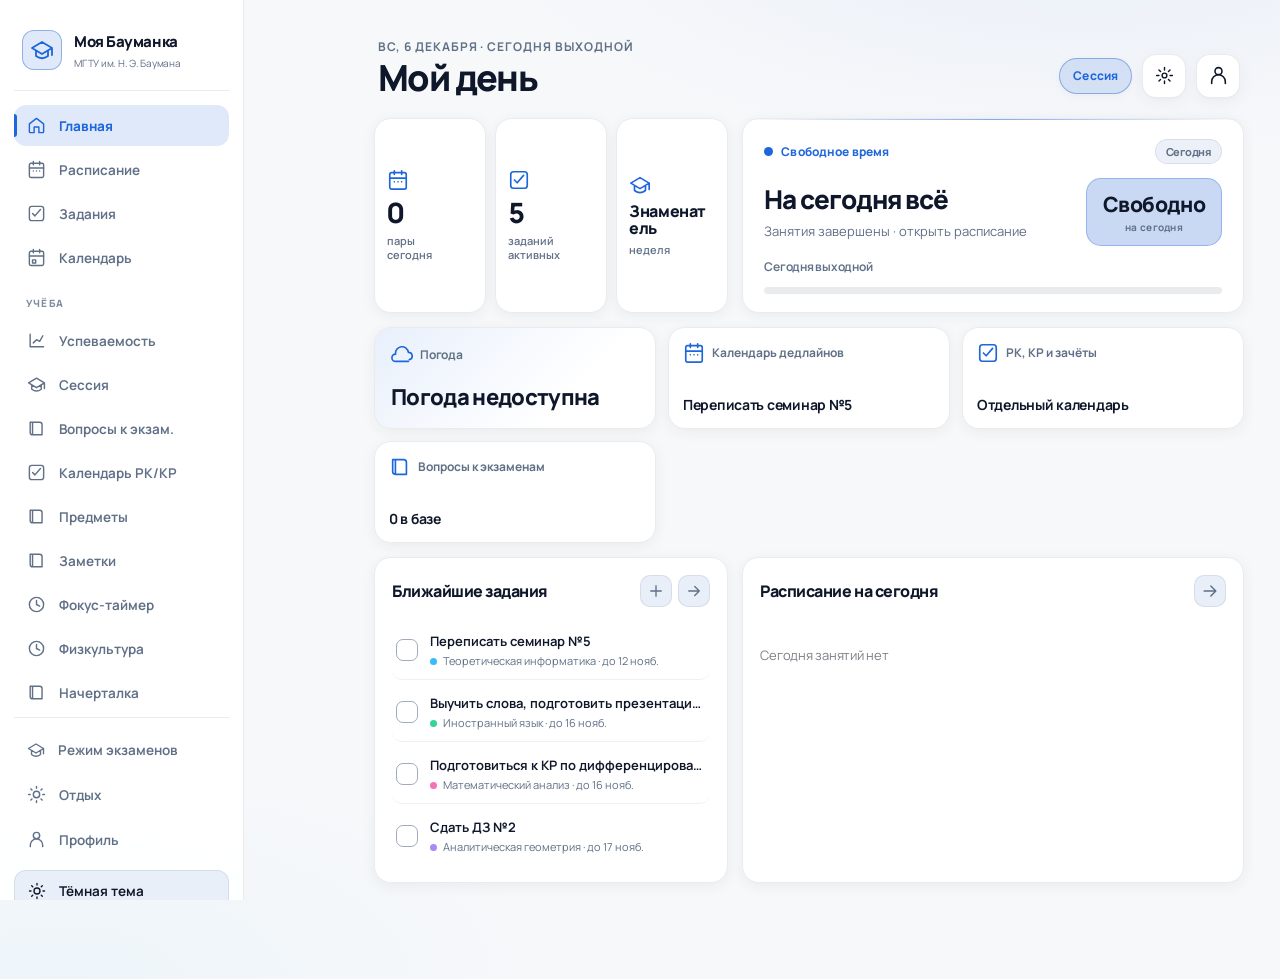
==== index.html @ fd0f9840 "Add files via upload" ====
<!doctype html><html lang="ru"><head><meta charset="utf-8"><meta name="viewport" content="width=device-width,initial-scale=1,viewport-fit=cover"><meta name="theme-color" content="#F4F4F0"><meta name="apple-mobile-web-app-capable" content="yes"><meta name="apple-mobile-web-app-status-bar-style" content="black-translucent"><title>Моя Бауманка · 3.3.1 BMSTU SNOW · Student UI</title><link rel="manifest" href="manifest.webmanifest"><link rel="stylesheet" href="styles.css?v=3310"><link rel="stylesheet" href="reborn.css?v=3310"></head><body><div id="app"></div><script src="seed.js?v=3310"></script><script src="horoscope.js?v=3310"></script><script src="app.js?v=3310" defer></script></body></html>
---- styles.css ----
@import url('https://fonts.googleapis.com/css2?family=Manrope:wght@400;500;600;700;800&display=swap');
:root{font-family:Manrope,-apple-system,BlinkMacSystemFont,'Segoe UI',sans-serif;font-synthesis:none;--bg:#07121f;--surface:#122238;--raised:#1b3049;--line:#314761;--text:#f3f8ff;--muted:#a5b8d0;--accent:#78b7ff;--blue:#347fe5;--glow:#377bdb44;--nav:#0d2034dd;--glass:#142b44c9;--shadow:0 14px 42px #0005;color-scheme:dark}
:root[data-theme=light]{--bg:#edf3fb;--surface:#fff;--raised:#e8f0fa;--line:#cfdbeb;--text:#193451;--muted:#647b97;--accent:#236ac0;--blue:#2676d4;--glow:#6bafff38;--nav:#f7fbffdf;--glass:#ffffffc8;--shadow:0 12px 35px #325a8419;color-scheme:light}
*{box-sizing:border-box}html{background:var(--bg)}body{margin:0;min-height:100vh;background:radial-gradient(ellipse 85% 32% at 90% -3%,var(--glow),transparent),radial-gradient(ellipse 80% 48% at 0% 85%,#3673b514,transparent),var(--bg);color:var(--text)}button,input,select,textarea{font:inherit}button{cursor:pointer}button:focus-visible,input:focus-visible{outline:2px solid var(--accent);outline-offset:3px}button:active{transform:scale(.975)}a{color:var(--accent)}.shell{max-width:1100px;margin:auto;padding:calc(env(safe-area-inset-top) + 18px) 18px calc(120px + env(safe-area-inset-bottom))}.top{display:flex;justify-content:space-between;align-items:center;gap:14px;margin-bottom:22px;min-height:52px}.top-left{min-width:0}.kicker{font-size:10px;font-weight:800;letter-spacing:2.1px;color:var(--accent);text-transform:uppercase}.top h1{font-size:clamp(27px,4vw,38px);letter-spacing:-1.5px;line-height:1.12;margin:6px 0 0}.avatar{width:48px;height:48px;border-radius:50%;border:2px solid #b7d8ff7c;background:var(--raised);color:var(--accent);display:grid;place-items:center;overflow:hidden;flex:none;box-shadow:0 5px 16px #0003}.avatar img{width:100%;height:100%;object-fit:cover}.icon{width:22px;height:22px;display:inline-block;vertical-align:middle;stroke:currentColor;fill:none;stroke-width:1.8;stroke-linecap:round;stroke-linejoin:round}.muted{color:var(--muted)}.small{font-size:12px}.sub{font-size:13px;color:var(--muted);line-height:1.65}.layout{display:grid;grid-template-columns:minmax(0,1.16fr) minmax(0,.84fr);gap:18px}.stack{display:grid;gap:15px;align-content:start}.panel{background:var(--surface);border:1px solid var(--line);border-radius:22px;padding:18px;box-shadow:var(--shadow);min-width:0}.glass{background:var(--glass);backdrop-filter:blur(22px) saturate(145%);-webkit-backdrop-filter:blur(22px) saturate(145%);box-shadow:inset 0 1px 0 #ffffff20,var(--shadow)}.panel h2,.section h2{font-size:17px;letter-spacing:-.4px;margin:0 0 12px}.section-head{display:flex;align-items:center;justify-content:space-between;gap:10px;margin:23px 1px 11px}.section-head h2{font-size:17px;margin:0}.hero{height:270px;border-radius:25px;position:relative;overflow:hidden;border:1px solid #91b9e06e;box-shadow:0 16px 40px #0005;background:#10253b}.hero:before{content:"";position:absolute;inset:0;background:linear-gradient(0deg,#061321ed,transparent 80%),url('campus-art.jpg') center 44%/cover;animation:photo 1.4s ease-out both}.hero-caption{position:absolute;bottom:17px;left:17px;right:17px;display:flex;justify-content:space-between;align-items:end;gap:10px;color:white}.hero-title{display:flex;align-items:center;gap:11px}.crest{border:1px solid #d9ecff9c;background:#ffffff26;border-radius:13px;width:42px;height:42px;display:grid;place-items:center;font-size:25px;font-weight:800}.hero b{font-size:15px}.hero small{font-size:10px;color:#d9eaff;display:block;margin-top:3px}.weather{background:#0b263ee3;border:1px solid #a7c6e368;color:white;border-radius:12px;padding:8px 10px;font-size:11px;white-space:nowrap}.lesson-focus{background:linear-gradient(125deg,#1b4c85,#10263f);color:#fff;border:1px solid #6eacff88;overflow:hidden;position:relative}.lesson-focus:after{content:"";position:absolute;right:-80px;top:-100px;width:240px;height:240px;border-radius:50%;background:#6cbdff13;filter:blur(22px);pointer-events:none}.lesson-focus h2{font-size:25px;line-height:1.22;margin:12px 0;color:#fff}.lesson-focus .sub{color:#d1e2f7}.progress{height:5px;background:#ffffff35;border-radius:20px;overflow:hidden;margin-top:12px}.progress i{display:block;height:100%;background:linear-gradient(90deg,#68a7ff,#b7e7ff);border-radius:20px;transition:width .5s ease}.between{display:flex;align-items:center;justify-content:space-between;gap:10px}.quick{display:grid;grid-template-columns:repeat(3,minmax(0,1fr));gap:9px}.quick button{display:flex;flex-direction:column;align-items:center;justify-content:center;gap:10px;min-height:86px;background:var(--surface);border:1px solid var(--line);border-radius:17px;color:var(--text);box-shadow:var(--shadow)}.quick button .icon{color:var(--accent);width:25px;height:25px}.quick button span{font-size:11px;font-weight:800}.metrics{display:grid;grid-template-columns:repeat(2,minmax(0,1fr));gap:10px}.metric{padding:15px;background:var(--surface);border:1px solid var(--line);border-radius:19px;box-shadow:var(--shadow)}.metric strong{font-size:30px;letter-spacing:-1px;display:block;margin:9px 0}.metric small{font-size:11px;color:var(--muted)}.list{display:grid;gap:9px}.list-row{background:var(--surface);border:1px solid var(--line);border-radius:17px;padding:14px;display:flex;align-items:center;gap:12px;min-width:0}.list-row .body{flex:1;min-width:0}.list-row strong{display:block;font-size:13px;line-height:1.45}.list-row small{display:block;font-size:11px;color:var(--muted);margin-top:4px;line-height:1.5}.symbol{width:37px;height:37px;flex:none;border-radius:12px;background:var(--raised);display:grid;place-items:center;color:var(--accent);font-weight:800}.pill{font-size:11px;color:var(--accent);background:var(--raised);border:1px solid var(--line);padding:7px 10px;border-radius:99px;white-space:nowrap}.btn{background:var(--raised);border:1px solid var(--line);color:var(--text);border-radius:12px;padding:10px 13px;font-size:12px;font-weight:800}.btn.primary{background:var(--blue);color:white;border-color:#7bbaff}.btn.danger{color:#f39b9b}.btn:disabled{opacity:.4;cursor:default}.row-actions{display:flex;gap:8px;flex-wrap:wrap}.tabs{display:flex;gap:7px;padding:5px;border:1px solid var(--line);border-radius:17px;background:var(--surface);margin-bottom:15px}.tabs button{flex:1;background:transparent;border:0;color:var(--muted);border-radius:12px;padding:10px 5px;font-size:12px;font-weight:800}.tabs button.selected{background:var(--blue);color:white;box-shadow:0 3px 13px #236fce45}.subject{padding:0;overflow:hidden}.subject>button{display:flex;align-items:center;gap:11px;width:100%;text-align:left;padding:14px;border:0;background:transparent;color:var(--text)}.subject .name{flex:1;min-width:0;font-size:13px;font-weight:800;line-height:1.4}.subject-detail{padding:0 14px 15px;animation:reveal .28s ease}.field{display:flex;gap:9px;align-items:center;justify-content:space-between;padding:10px 0;border-top:1px solid var(--line)}.field label{font-size:12px;color:var(--muted)}.field input{width:76px;text-align:center}.input,select,textarea{background:var(--raised);border:1px solid var(--line);border-radius:11px;color:var(--text);padding:10px 12px;min-width:0}.input:focus{border-color:var(--accent)}.form-grid{display:grid;grid-template-columns:repeat(2,minmax(0,1fr));gap:10px}.form-grid label{font-size:11px;color:var(--muted);display:grid;gap:6px}.form-grid .wide{grid-column:1/-1}.form-grid input,.form-grid select,.form-grid textarea{width:100%}.calendar{display:grid;grid-template-columns:repeat(7,minmax(0,1fr));gap:5px}.day{aspect-ratio:1;min-height:36px;border:1px solid var(--line);border-radius:12px;background:var(--surface);color:var(--text);font-size:12px}.day.active{background:var(--blue);color:#fff;border-color:#78b9ff}.day.has{box-shadow:inset 0 -3px 0 var(--accent)}.day:disabled{opacity:0;pointer-events:none}.weeklabel{text-align:center;color:var(--muted);font-size:10px;padding:7px 0}.nav{position:fixed;bottom:calc(10px + env(safe-area-inset-bottom));left:50%;transform:translateX(-50%);width:min(calc(100% - 26px),480px);padding:5px;display:grid;grid-template-columns:repeat(5,1fr);border-radius:25px;background:var(--nav);border:1px solid var(--line);backdrop-filter:blur(30px) saturate(150%);-webkit-backdrop-filter:blur(30px) saturate(150%);box-shadow:0 15px 35px #0006;z-index:50}.nav-indicator{position:absolute;left:5px;top:5px;bottom:5px;width:calc((100% - 10px)/5);border-radius:20px;background:linear-gradient(135deg,#4ba4ff,#1c62bc);box-shadow:inset 0 1px 0 #ffffff80,0 4px 15px #378be970;transition:transform .34s cubic-bezier(.2,.8,.2,1)}.nav button{position:relative;z-index:1;background:none;border:0;color:var(--muted);height:52px;display:grid;place-items:center}.nav button.active{color:white}.nav button .icon{width:25px;height:25px}.sheet-backdrop{position:fixed;inset:0;background:#020a13b9;z-index:90;display:grid;align-items:end;justify-items:center;animation:fade .2s ease}.sheet{background:var(--surface);border:1px solid var(--line);border-radius:25px 25px 0 0;padding:22px 20px calc(24px + env(safe-area-inset-bottom));width:min(100%,650px);max-height:85vh;overflow:auto;box-shadow:0 -10px 55px #0005;animation:sheet .32s cubic-bezier(.2,.8,.2,1)}.sheet h2{margin:0 0 16px;font-size:22px}.toast{position:fixed;top:calc(env(safe-area-inset-top) + 16px);left:50%;transform:translateX(-50%);background:var(--glass);border:1px solid var(--line);color:var(--text);padding:12px 20px;border-radius:16px;z-index:150;box-shadow:var(--shadow);backdrop-filter:blur(20px);font-size:12px;font-weight:800;animation:fade .2s ease}.page{animation:enter .32s cubic-bezier(.2,.8,.2,1)}.empty{color:var(--muted);font-size:13px;padding:20px;text-align:center}.profile-photo{width:75px;height:75px;border-radius:22px;object-fit:cover;background:var(--raised)}.toggle{display:flex;gap:8px;flex-wrap:wrap}.toggle button.active{background:var(--blue);color:white}.status{color:var(--muted);font-size:11px}.status strong{color:var(--text)}@keyframes enter{from{opacity:0;transform:translateY(11px);filter:blur(4px)}to{opacity:1;transform:translateY(0);filter:blur(0)}}@keyframes reveal{from{opacity:0;transform:translateY(-8px)}to{opacity:1;transform:translateY(0)}}@keyframes fade{from{opacity:0}to{opacity:1}}@keyframes sheet{from{transform:translateY(35px);opacity:.7}to{transform:translateY(0);opacity:1}}@keyframes photo{from{transform:scale(1.09)}to{transform:scale(1)}}@media(max-width:740px){.layout{grid-template-columns:1fr}.hero{height:235px}.shell{padding-left:15px;padding-right:15px}.top{margin-bottom:17px}}@media(max-width:380px){.hero b{font-size:12px}.weather{font-size:10px}.quick button span{font-size:10px}.shell{padding-left:11px;padding-right:11px}}@media(prefers-reduced-motion:reduce){*,*:before,*:after{animation:none!important;transition:none!important;scroll-behavior:auto!important}}


/* NOVA After Hours */
.fun-page{max-width:1000px;margin:auto}.fun-intro{margin-bottom:20px}.fun-intro h2{font-size:clamp(25px,5vw,38px);letter-spacing:-1px;margin:10px 0}.fun-intro p{font-size:13px;color:var(--muted)}.fun-grid{display:grid;grid-template-columns:repeat(2,minmax(0,1fr));gap:16px;align-items:start}.fun-grid .panel{min-height:475px}.fun-grid h2{font-size:22px;margin:8px 0 14px}.hamster-panel{text-align:center;background:radial-gradient(ellipse at 50% 35%,#458ddd25,transparent 70%),var(--surface)}.hamster-panel>.between{text-align:left}.hamster-panel>.sub{text-align:left}.hamster-button{position:relative;display:grid;place-items:center;margin:30px auto 20px;width:194px;height:194px;border-radius:50%;border:1px solid #9ac4ff85;background:radial-gradient(circle at 35% 20%,#d7ecff,#5f9ed8 58%,#235d9a);box-shadow:0 18px 40px #0005,inset 0 5px 12px #fff7;touch-action:manipulation;transition:transform .14s ease}.hamster-button:active{transform:scale(.9)}.hamster-button.bop{animation:hamster-bop .24s cubic-bezier(.2,1.5,.5,1)}@keyframes hamster-bop{50%{transform:scale(.91) rotate(-4deg)}}.hamster-face{position:relative;display:block;width:136px;height:126px;border-radius:49% 49% 44% 44%;background:radial-gradient(circle at 50% 63%,#ffe8c3 0 42%,#c57c4c 75%);border:3px solid #8e4c32;box-shadow:inset 0 8px 14px #fff5,0 5px 10px #0002}.hamster-ear{position:absolute;width:43px;height:45px;top:-20px;border:7px solid #a96945;border-radius:50%;background:#f2b8a6;z-index:-1}.hamster-ear.left{left:5px}.hamster-ear.right{right:5px}.hamster-eye{position:absolute;top:43px;width:12px;height:16px;border-radius:50%;background:#2a1d20;box-shadow:2px -3px 0 -1px #fff}.hamster-eye.left{left:34px}.hamster-eye.right{right:34px}.hamster-nose{position:absolute;left:50%;top:68px;transform:translateX(-50%);background:#bd6573;width:13px;height:10px;border-radius:60% 60% 80% 80%;z-index:2}.hamster-cheek{position:absolute;top:70px;width:35px;height:27px;border-radius:50%;background:#f6c1a3}.hamster-cheek.left{left:11px}.hamster-cheek.right{right:11px}.hamster-mouth{position:absolute;top:76px;left:50%;transform:translateX(-50%);color:#7d4c40;font-size:28px;line-height:1}.hamster-score-label{font-size:10px;letter-spacing:2px;color:var(--muted);font-weight:800}.hamster-score{font-size:40px;font-weight:800;letter-spacing:-1px;margin:4px 0 12px;font-variant-numeric:tabular-nums}.fun-select-label{display:grid;gap:8px;font-size:12px;color:var(--muted);margin:20px 0}.fun-select-label select{width:100%;font-size:14px}.zodiac-orbit{position:relative;margin:12px auto 20px;display:flex;flex-direction:column;justify-content:center;align-items:center;width:170px;height:170px;border:1px solid #82adff55;border-radius:50%;background:radial-gradient(circle,#2d6aa55a,#13253b11 65%,transparent);box-shadow:0 0 0 12px #70a7ff0a,inset 0 0 40px #72b5ff23}.zodiac-orbit:before{content:"";position:absolute;inset:13px;border:1px dashed #87b9ff50;border-radius:50%;animation:zodiac-spin 40s linear infinite}.zodiac-star{font-size:35px;color:#8ac4ff}.zodiac-name{font-size:22px;font-weight:800;margin-top:4px}.zodiac-date{font-size:11px;color:var(--muted);margin-top:6px}.horoscope-message{background:var(--raised);border:1px solid var(--line);border-radius:15px;padding:17px;line-height:1.7;font-size:14px;font-weight:600;margin-bottom:14px}@keyframes zodiac-spin{to{transform:rotate(360deg)}}.fun-profile-link{display:flex;align-items:center;gap:12px;width:100%;padding:14px 16px;margin-bottom:14px;border:1px solid var(--line);border-radius:16px;background:var(--surface);color:var(--text);font-size:14px;font-weight:800}.fun-profile-link svg{color:var(--accent)}.fun-profile-link span{margin-left:auto;color:var(--muted);font-size:11px;font-weight:500}@media(max-width:700px){.fun-grid{grid-template-columns:1fr}.fun-grid .panel{min-height:0}.fun-page .hamster-panel{padding-bottom:25px}}@media(prefers-reduced-motion:reduce){.zodiac-orbit:before,.hamster-button.bop{animation:none!important}}

/* After Hours: chaotic horoscope */
.fun-chaos{margin:16px 0 12px;padding:13px;border-radius:15px;background:rgba(126,91,205,.11);border:1px solid rgba(172,144,255,.26)}
.fun-chaos .between{gap:10px;font-size:10px;letter-spacing:.7px;font-weight:800;color:var(--muted,#b6c5db)}
.fun-chaos strong{font-size:18px;color:#d1a8ff}.fun-chaos-track{height:8px;margin-top:11px;border-radius:99px;background:rgba(145,126,175,.24);overflow:hidden}
.fun-chaos-track i{display:block;height:100%;border-radius:99px;background:linear-gradient(90deg,#7d8eff,#c76df7,#ff8b8b);animation:funfill .65s cubic-bezier(.2,.8,.2,1) both}
.fun-advice{margin:12px 0 16px;padding:13px 15px;border-left:3px solid #a77bf7;border-radius:8px 14px 14px 8px;background:rgba(141,108,212,.12);line-height:1.5;font-size:13px}
.horoscope-message{line-height:1.6;font-size:15px}
@keyframes funfill{from{transform:scaleX(.1);transform-origin:left}to{transform:scaleX(1);transform-origin:left}}
@media(prefers-reduced-motion:reduce){.fun-chaos-track i{animation:none}}

/* v17.3 compact home without university banner */
.shell>.top{margin-bottom:16px}.page>.layout{margin-top:4px}
@media(max-width:740px){.shell{padding-top:calc(env(safe-area-inset-top) + 12px)}}

/* v17.4: motion, adaptive desktop and performance layer */
@keyframes nova-page-in{from{opacity:.55;transform:translate3d(0,9px,0)}to{opacity:1;transform:translate3d(0,0,0)}}
@keyframes nova-card-in{from{opacity:0;transform:translate3d(0,12px,0) scale(.985)}to{opacity:1;transform:translate3d(0,0,0) scale(1)}}
.page-enter{animation:nova-page-in .28s cubic-bezier(.22,1,.36,1) both}
.page-enter .panel,.page-enter .section{animation:nova-card-in .42s cubic-bezier(.22,1,.36,1) both}
.page-enter .panel:nth-child(2){animation-delay:45ms}
.page-enter .panel:nth-child(3){animation-delay:85ms}
.page-enter .panel:nth-child(n+4){animation-delay:110ms}
.panel,.glass{transition:border-color .2s ease,background-color .2s ease,box-shadow .25s ease}
button,[data-action]{-webkit-tap-highlight-color:transparent;touch-action:manipulation}
button{transition:transform .16s cubic-bezier(.2,.8,.2,1),background-color .2s ease,box-shadow .2s ease}
button:active{transform:scale(.97)}
@media (hover:hover) and (pointer:fine){button:hover{filter:brightness(1.07)}.panel[data-action]:hover{transform:translateY(-2px);box-shadow:0 18px 45px #0002}}
@media(min-width:1150px){
 .shell{max-width:1440px;padding:40px 48px 90px}
 .layout{grid-template-columns:minmax(0,1.3fr) minmax(330px,.7fr);gap:26px}
 .stack{gap:22px}
 .panel{padding:24px;border-radius:24px}
 .top h1{font-size:42px}
 #nova-nav{position:fixed;left:20px;top:50%;transform:translateY(-50%);z-index:20}
 #nova-nav nav{position:static!important;transform:none!important;display:flex;flex-direction:column;max-width:76px;width:76px;gap:8px;padding:12px 8px}
 body{padding-left:94px}
}
@media(min-width:1600px){.shell{max-width:1540px}}
@media(max-width:700px){.shell{padding-left:16px;padding-right:16px}}
@media(prefers-reduced-motion:reduce){
 *,*::before,*::after{animation-duration:.01ms!important;animation-iteration-count:1!important;transition-duration:.01ms!important;scroll-behavior:auto!important}
}
@media(min-width:1150px){
 #nova-nav .nav{position:static;left:auto;bottom:auto;transform:none;width:76px;display:flex;flex-direction:column;gap:7px;padding:8px;border-radius:24px}
 #nova-nav .nav-indicator{display:none}
 #nova-nav .nav button{width:58px;height:58px;border-radius:17px;flex:none}
 #nova-nav .nav button.active{background:linear-gradient(135deg,#4ba4ff,#1c62bc);box-shadow:0 4px 15px #378be970}
}

/* v17.5 hotfix: stable weather status, no periodic full-page animation */
.weather-chip{display:inline-flex;align-items:center;margin-top:10px;padding:7px 12px;border:1px solid var(--line);border-radius:999px;background:var(--raised);color:var(--text);font-size:13px;font-weight:600;line-height:1.2}

/* v17.6: prevent input focus jumps and animated rerenders */
.subject .subject-detail{overflow-anchor:auto}
.subject input:focus-visible{outline:2px solid var(--accent,#60a5fa);outline-offset:2px}

/* v17.7: interactive affordances without triggering clicks */
@media (hover:hover) and (pointer:fine){
 button:not(:disabled),[role="button"],[data-action]{transition:background-color .2s ease,border-color .2s ease,box-shadow .22s ease,filter .2s ease,transform .22s cubic-bezier(.2,.8,.2,1)}
 button:not(:disabled):hover,[role="button"]:hover,[data-action]:hover{filter:brightness(1.11);box-shadow:0 0 0 1px color-mix(in srgb,var(--accent) 35%,transparent),0 8px 24px #0002}
 .quick button:hover,.tabs button:hover,.btn:hover{transform:translateY(-2px)}
 #nova-nav .nav button:hover{background:color-mix(in srgb,var(--accent) 18%,transparent);transform:scale(1.07)}
 #nova-nav .nav button.active:hover{filter:brightness(1.15)}
 .subject>button:hover{background:var(--raised)}
}
@media(min-width:1150px){
 .shell{width:100%;max-width:1480px}
 .layout{grid-template-columns:minmax(0,1.1fr) minmax(0,.9fr)}
 .list,.panel,.metrics{min-width:0}
 .list-row .body{min-width:0;overflow-wrap:anywhere}
 .tabs{overflow-x:auto}
 .sheet{border-radius:24px;max-height:min(85vh,850px)}
}
@media(max-width:740px){
 input,textarea,select{font-size:16px!important}
 .sheet{max-height:calc(100dvh - env(safe-area-inset-top) - 18px);overscroll-behavior:contain}
}
html{overflow-anchor:auto}
#nova-content{min-width:0}
#nova-content .page{animation:none}
#nova-content.page-enter .page{animation:nova-page-in .25s cubic-bezier(.22,1,.36,1) both}
@media(prefers-reduced-motion:reduce){#nova-content.page-enter .page{animation:none!important}}

/* v18 NOVA SOFT GLASS: soft design tokens and theme presets */
:root{--radius-xl:38px;--radius-md:24px;--custom-accent:#74d7cf;--custom-opacity:.88;--custom-wallpaper:none}
:root[data-theme=alt]{--bg:#160d23;--surface:#2b1a3b;--raised:#402950;--line:#6a447b;--text:#fff2ff;--muted:#cbb1d6;--accent:#e4a0ff;--blue:#a64fce;--glow:#b958e34d;--nav:#261333e8;--glass:#321a43d9;--shadow:0 15px 44px #08020c70;color-scheme:dark}
:root[data-theme=custom]{--bg:#102b31;--surface:#1b3c41;--raised:#2a4e51;--line:#477073;--text:#f0fffc;--muted:#b3d2ce;--accent:var(--custom-accent);--blue:var(--custom-accent);--glow:#3a9b9050;--nav:#153239e8;--glass:#214449d9;--shadow:0 15px 44px #061a1b55;color-scheme:dark}
body{background-image:linear-gradient(135deg,transparent 45%,var(--glow)),radial-gradient(ellipse 85% 32% at 90% -3%,var(--glow),transparent),var(--custom-wallpaper);background-size:cover;background-attachment:fixed}
:root[data-theme=alt] body{background-image:radial-gradient(circle at 85% 5%,#e35baf38,transparent 42%),radial-gradient(circle at 0% 80%,#8056d43b,transparent 55%),var(--custom-wallpaper)}
.panel{border-radius:var(--radius-xl)}.hero,.lesson-focus{border-radius:38px}.metric,.quick button,.list-row,.subject,.tabs,.weather-chip{border-radius:var(--radius-md)}.btn,.input,select,textarea,.symbol,.day,.tabs button{border-radius:18px}.sheet{border-radius:38px 38px 0 0}.nav{border-radius:36px}.nav-indicator{border-radius:30px}.profile-photo{border-radius:28px}
.panel,.btn,.quick button,.metric,.list-row,.nav,.tabs button{transition:background-color .3s ease,border-color .3s ease,box-shadow .3s ease,transform .3s cubic-bezier(.22,1,.36,1),color .3s ease}
.nav{transition:transform .38s cubic-bezier(.22,1,.36,1),opacity .3s ease,background-color .3s ease;will-change:transform}
@media(max-width:1149px){html.nav-hidden .nav{transform:translate(-50%,calc(100% + 30px + env(safe-area-inset-bottom)));opacity:0;pointer-events:none}}
@media(min-width:1150px){html.nav-hidden .nav{transform:none;opacity:1}.panel{border-radius:38px}}
.theme-grid{display:grid;grid-template-columns:repeat(2,minmax(0,1fr));gap:10px}.theme-choice{display:flex;flex-direction:column;align-items:flex-start;gap:5px;padding:12px;background:var(--raised);border:1px solid var(--line);border-radius:24px;color:var(--text);text-align:left}.theme-choice.selected{border-color:var(--accent);box-shadow:0 0 0 2px var(--glow)}.theme-choice small{font-size:11px;color:var(--muted)}.theme-swatch{display:grid;place-items:center;width:100%;height:56px;border-radius:16px;font-size:24px}.swatch-dark{background:linear-gradient(135deg,#091523,#3c608a);color:#acd4ff}.swatch-light{background:linear-gradient(135deg,#fff,#bddcff);color:#3476be}.swatch-alt{background:linear-gradient(135deg,#1b0929,#9d3fb8);color:#ffd3fa}.swatch-custom{background:linear-gradient(135deg,#23636a,#dc89cb);color:#fff}.custom-controls{display:grid;gap:12px;margin-top:16px;padding-top:14px;border-top:1px solid var(--line)}.custom-controls label{display:flex;align-items:center;justify-content:space-between;gap:12px;font-size:12px}.custom-controls input[type=color]{width:52px;height:36px;background:none;border:0}.custom-controls input[type=range]{max-width:130px;accent-color:var(--accent)}
:root[data-theme=custom] .panel{background:color-mix(in srgb,var(--surface) var(--custom-opacity),transparent);backdrop-filter:blur(16px);-webkit-backdrop-filter:blur(16px)}
:root[data-theme=alt] .hero{border-color:#c776d2a8}:root[data-theme=alt] .nav-indicator{background:linear-gradient(135deg,#ed9cff,#8c43d2)}
@media(prefers-reduced-motion:reduce){.nav,.panel,.btn,.quick button,.metric,.list-row{transition:none!important}}

/* v18.1: Brotherhood hamster wardrobe */
.hamster-wardrobe{margin-top:26px;text-align:left;border-top:1px solid var(--line);padding-top:20px}.hamster-wardrobe h3{margin:0;font-size:18px}.hamster-wardrobe>.sub{margin:10px 0 14px}.hamster-skins{display:grid;grid-template-columns:repeat(3,minmax(0,1fr));gap:10px}.hamster-skin-card{min-width:0;display:flex;flex-direction:column;gap:7px;align-items:center;text-align:center;padding:10px 6px;background:var(--raised);border:1px solid var(--line);border-radius:22px}.hamster-skin-card.equipped{border-color:var(--accent);box-shadow:0 0 0 1px var(--accent)}.hamster-skin-card strong{font-size:12px}.hamster-skin-card small{font-size:10px;color:var(--muted)}.hamster-skin-card .btn{font-size:11px;padding:8px 9px;width:100%;justify-content:center}.hamster-skin-card .btn:disabled{opacity:.6;cursor:default}.hamster-skin-preview{width:100%;aspect-ratio:1;border-radius:17px;overflow:hidden;display:grid;place-items:center;background:var(--surface);font-size:38px}.hamster-skin-preview img{width:100%;height:100%;object-fit:cover}.hamster-real-photo{width:158px;height:158px;object-fit:cover;border-radius:50%;border:4px solid #eaf4ff;box-shadow:0 6px 18px #0005;pointer-events:none;user-select:none}.hamster-button:has(.hamster-real-photo){overflow:hidden}.hamster-button:has(.hamster-real-photo) .hamster-real-photo{width:100%;height:100%;border:0}@media(max-width:380px){.hamster-skins{grid-template-columns:repeat(2,minmax(0,1fr))}}

/* v19 Foundation: task manager, notes and focus, shared surface tokens */
:root{--ui-space:12px;--ui-control-radius:18px;--ui-card-radius:var(--radius-xl);--ui-motion:280ms cubic-bezier(.22,1,.36,1)}
.task-tabs{display:flex;gap:8px;margin:0 0 14px}.task-tabs .btn{flex:1;justify-content:center}.task-filters{display:grid;grid-template-columns:1fr 1fr;gap:12px;margin-bottom:16px}.task-filters label{display:grid;gap:6px;color:var(--muted);font-size:12px}.task-filters select{width:100%;min-width:0}.task-item .body{flex:1;min-width:0}.note-card{padding:18px;overflow-wrap:anywhere}.note-card small{color:var(--muted)}.note-body{white-space:pre-wrap;line-height:1.6;margin:12px 0 0}.focus-panel{display:grid;gap:16px}.focus-clock{font-size:clamp(48px,10vw,80px);font-weight:750;letter-spacing:-.04em;text-align:center;font-variant-numeric:tabular-nums}.focus-duration{display:flex;align-items:center;justify-content:space-between;gap:12px}.focus-duration select{max-width:180px}@media(max-width:380px){.task-filters{grid-template-columns:1fr}.task-tabs .btn{font-size:12px;padding:10px 6px}}

/* v19.0.2 mobile layout: constrain study tabs and note form to the viewport. */
html,body{max-width:100%;overflow-x:clip}
#app,#nova-content,#nova-content .page{min-width:0;max-width:100%}
#nova-content .tabs{display:flex;max-width:100%;min-width:0;overflow-x:auto;overflow-y:hidden;overscroll-behavior-x:contain;-webkit-overflow-scrolling:touch;scrollbar-width:none}
#nova-content .tabs::-webkit-scrollbar{display:none}
#nova-content .tabs>button{flex:0 0 auto;white-space:nowrap}
#note-editor{min-width:0;max-width:100%;grid-template-columns:repeat(2,minmax(0,1fr))}
#note-editor label{min-width:0;max-width:100%;overflow:hidden}
#note-editor .input{display:block;width:100%;max-width:100%;min-width:0}
#note-editor textarea{resize:vertical}
@media(max-width:560px){#note-editor{grid-template-columns:minmax(0,1fr)}#note-editor label,#note-editor .wide{grid-column:1/-1}}

/* v19.0.3: compact schedule weekday selector and six visible study destinations */
#nova-content .study-grid{display:grid;grid-template-columns:repeat(3,minmax(0,1fr));gap:8px;padding:0;border:0;background:transparent;overflow:visible;max-width:100%;margin:0 0 18px}
#nova-content .study-grid>button{min-width:0;width:100%;white-space:normal;overflow-wrap:break-word;min-height:44px;flex:none;padding:10px 5px;background:var(--surface);border:1px solid var(--line);border-radius:14px;color:var(--text);font-size:12px;line-height:1.2;box-shadow:none}
#nova-content .study-grid>button.selected{background:var(--blue);border-color:var(--blue);color:white;box-shadow:0 3px 12px #236fce25}
.schedule-days{display:grid;grid-template-columns:repeat(5,minmax(0,1fr));gap:7px;margin-top:12px}
.schedule-days button{min-width:0;min-height:56px;border:0;border-radius:14px;background:var(--raised);color:var(--muted);font-weight:800;font-size:12px;line-height:1.5;padding:7px 2px}
.schedule-days button.selected{background:var(--blue);color:#fff;box-shadow:0 3px 12px #236fce30}
@media(max-width:380px){#nova-content .study-grid{gap:6px}#nova-content .study-grid>button{font-size:11px;padding:9px 3px}.schedule-days{gap:5px}}

/* v19.0.4: persistent springy bottom-nav selection; sidebar stays unchanged. */
@media(max-width:1149px){
#nova-nav .nav-indicator{transition:transform 560ms cubic-bezier(.22,1.35,.32,1),background-color 250ms ease;will-change:transform;transform-origin:center}
#nova-nav .nav-indicator-moving{animation:nav-pill-squish 560ms cubic-bezier(.22,1,.36,1)}
#nova-nav .nav button .icon{transition:transform 320ms cubic-bezier(.2,1.3,.3,1),color 250ms ease}
#nova-nav .nav button.active .icon{transform:scale(1.13)}
@keyframes nav-pill-squish{0%{scale:1 1}35%{scale:1.14 .88}72%{scale:.97 1.045}100%{scale:1 1}}
}
@media(prefers-reduced-motion:reduce){#nova-nav .nav-indicator-moving{animation:none!important}#nova-nav .nav-indicator,#nova-nav .nav button .icon{transition:none!important}}

/* v19.0.5: tactile sliding selection on mobile. */
@media(max-width:1149px){
 #nova-nav .nav button{touch-action:none;-webkit-user-select:none;user-select:none;-webkit-touch-callout:none}
 #nova-nav .nav.nav-dragging .nav-indicator{transition:none!important;animation:none!important;scale:1.12 1.08;box-shadow:inset 0 1px 0 #ffffff90,0 8px 24px #378be9a0}
 #nova-nav .nav.nav-dragging button.drag-hover .icon{transform:scale(1.2);color:#fff}
 #nova-nav .nav .nav-indicator{transition:transform 500ms cubic-bezier(.18,1.15,.3,1),scale 250ms cubic-bezier(.2,1.2,.3,1),box-shadow 250ms ease}
}
@media(prefers-reduced-motion:reduce){#nova-nav .nav.nav-dragging .nav-indicator{scale:1!important}}

/* v19.0.6: bounded liquid selection, press-and-slide touch and tactile controls. */
@media(max-width:1149px){
 #nova-nav .nav{touch-action:none;overscroll-behavior:contain}
 #nova-nav .nav-indicator{left:8px;width:calc((100% - 10px)/5 - 6px);border-radius:29px;transform-origin:center;pointer-events:none}
 #nova-nav .nav button{touch-action:none;-webkit-user-select:none;user-select:none}
 #nova-nav .nav.nav-dragging .nav-indicator{scale:1 1.10;filter:brightness(1.09);box-shadow:inset 0 1px 0 #ffffff90,0 7px 20px #378be970}
 #nova-nav .nav.nav-dragging button.drag-hover .icon{transform:scale(1.15)}
}
/* Subtle press response for actionable controls, excluding destructive/disabled buttons. */
@media(hover:hover) and (pointer:fine){.btn:not(:disabled):hover,.quick button:hover,.tabs button:hover,.study-grid button:hover{filter:brightness(1.06);transform:translateY(-1px)}}
.btn:not(:disabled),.quick button,.tabs button,.study-grid button,.day,.schedule-days button{transition:transform .25s cubic-bezier(.2,1.3,.3,1),filter .25s ease,box-shadow .25s ease}
.btn:not(:disabled):active,.quick button:active,.tabs button:active,.study-grid button:active,.day:active,.schedule-days button:active{transform:scale(.955);filter:brightness(1.08)}
@media(prefers-reduced-motion:reduce){.btn,.quick button,.tabs button,.study-grid button,.day,.schedule-days button{transition:none!important}}

/* v20.0 Alpha: Hybrid minimal. Isolated home redesign; legacy screens untouched. */
.home-v20{--home-radius:20px;max-width:100%;padding-top:4px}
.home-intro{display:flex;align-items:flex-end;justify-content:space-between;gap:12px;margin:4px 0 30px}
.home-eyebrow{display:block;font-size:12px;font-weight:650;color:var(--muted);text-transform:capitalize}
.home-intro h2{font-size:clamp(30px,5vw,40px);letter-spacing:-1.5px;line-height:1.12;margin:8px 0 6px}
.home-intro p{margin:0;color:var(--muted);font-size:13px}
.home-day-count{font-size:12px;white-space:nowrap;color:var(--accent);font-weight:700;background:var(--raised);border:1px solid var(--line);border-radius:100px;padding:8px 12px}
.home-layout{display:grid;grid-template-columns:minmax(0,1.5fr) minmax(250px,.85fr);gap:28px;align-items:start}
.home-main,.home-aside{min-width:0}.home-section-title{display:flex;justify-content:space-between;align-items:center;gap:10px;margin:0 0 12px}
.home-section-title:not(:first-child){margin-top:28px}
.home-section-title h3{font-size:17px;letter-spacing:-.5px;margin:0;font-weight:800}
.home-link{background:none;border:0;color:var(--accent);font-size:12px;font-weight:700;padding:7px 0;white-space:nowrap;display:inline-flex;align-items:center;gap:3px}
.home-link .icon{width:15px;height:15px}
.home-next{width:100%;text-align:left;position:relative;display:flex;flex-direction:column;gap:9px;padding:22px 48px 22px 22px;background:var(--surface);border:1px solid var(--line);border-radius:var(--home-radius);color:var(--text);box-shadow:0 4px 18px #00000008}
.home-next-label{display:flex;align-items:center;gap:8px;color:var(--accent);font-size:12px;font-weight:750}
.home-status-dot{width:7px;height:7px;background:var(--accent);border-radius:50%}
.home-next strong{font-size:20px;line-height:1.32;letter-spacing:-.55px}
.home-next-meta{font-size:13px;color:var(--muted)}
.home-next-arrow{position:absolute;right:20px;top:50%;transform:translateY(-50%);color:var(--muted)}
.home-task-list{background:var(--surface);border:1px solid var(--line);border-radius:var(--home-radius);overflow:hidden}
.home-task{width:100%;display:flex;align-items:center;text-align:left;gap:13px;padding:16px 18px;background:transparent;border:0;color:var(--text)}
.home-task+.home-task{border-top:1px solid var(--line)}
.home-task-marker{width:17px;height:17px;border:1.5px solid var(--muted);border-radius:6px;flex:none}
.home-task-copy{min-width:0;flex:1;display:flex;flex-direction:column;gap:4px}
.home-task-copy strong{font-size:13px;line-height:1.4;font-weight:700}
.home-task-copy small{color:var(--muted);font-size:11px}
.home-task>.icon{color:var(--muted);width:17px;height:17px;flex:none}
.home-empty{padding:22px;color:var(--muted);font-size:13px}
.home-actions{display:grid;gap:8px}
.home-actions button,.home-fun{width:100%;display:flex;align-items:center;gap:12px;text-align:left;border:1px solid var(--line);border-radius:15px;padding:13px 15px;background:var(--surface);color:var(--text);font-size:13px;font-weight:750}
.home-actions button>.icon:first-child,.home-fun>.icon:first-child{color:var(--accent);width:19px;height:19px}
.home-actions button span,.home-fun span{flex:1}
.home-actions button>.icon:last-child,.home-fun>.icon:last-child{width:15px;height:15px;color:var(--muted)}
.home-fun{margin-top:12px;background:var(--raised)}
.home-v20 button{transition:background-color .18s ease,transform .22s cubic-bezier(.2,1.2,.3,1),border-color .18s ease}
@media(hover:hover){.home-v20 button:hover{border-color:var(--accent);background:var(--raised)}}
@media(max-width:740px){.home-layout{grid-template-columns:minmax(0,1fr);gap:24px}.home-intro{margin-bottom:25px}.home-intro h2{font-size:31px}.home-intro p{font-size:12px}.home-next{padding:19px 42px 19px 18px}.home-next strong{font-size:18px}.home-actions{grid-template-columns:repeat(2,minmax(0,1fr))}.home-actions button{padding:13px 11px;gap:7px}.home-actions button>.icon:last-child{display:none}.home-section-title:not(:first-child){margin-top:25px}}
@media(max-width:370px){.home-intro{align-items:flex-start}.home-day-count{padding:7px 8px;font-size:11px}.home-actions{grid-template-columns:1fr 1fr}}
@media(prefers-reduced-motion:reduce){.home-v20 button{transition:none!important}}

/* v20.0 Beta: genuinely new, calm interface system; preserve old functionality. */
:root{--v2-ease:cubic-bezier(.22,1,.36,1);--v2-fast:180ms;--v2-normal:340ms;--v2-slow:520ms}
.v2-screen{max-width:940px;margin-inline:auto}.v2-page-heading{display:flex;justify-content:space-between;align-items:center;gap:18px;margin:10px 0 28px}.v2-overline{font-size:10px;letter-spacing:1.6px;font-weight:750;color:var(--muted);text-transform:uppercase}.v2-page-heading h2{font-size:clamp(32px,5vw,48px);letter-spacing:-1.8px;line-height:1.12;font-weight:780;margin:9px 0 8px}.v2-page-heading p{color:var(--muted);font-size:13px;margin:0}.v2-today,.v2-outline{border:1px solid var(--line);border-radius:14px;background:var(--surface);color:var(--text);padding:11px 14px;font-size:12px;font-weight:700;white-space:nowrap}.v2-weekbar{display:flex;align-items:center;gap:9px;margin-bottom:34px}.v2-days{display:grid;grid-template-columns:repeat(5,minmax(0,1fr));gap:8px;flex:1}.v2-day{border:1px solid transparent;border-radius:17px;background:var(--raised);color:var(--text);min-height:70px;display:grid;place-content:center;gap:4px;text-align:center}.v2-day span{font-size:11px;color:var(--muted)}.v2-day strong{font-size:21px;font-weight:750}.v2-day.is-current{background:var(--accent);color:white;box-shadow:0 8px 22px #327bd528}.v2-day.is-current span{color:white}.v2-week-arrow{flex:none;width:32px;height:42px;display:grid;place-items:center;background:transparent;border:0;color:var(--muted)}.v2-week-arrow:first-child .icon{transform:rotate(180deg)}.v2-week-arrow .icon{width:18px}.v2-schedule-head{display:flex;justify-content:space-between;align-items:end;gap:10px;margin-bottom:19px}.v2-schedule-head h3{font-size:24px;letter-spacing:-.8px;margin:5px 0 0}.v2-timeline{position:relative;display:grid;gap:0}.v2-lesson{display:grid;grid-template-columns:57px 19px minmax(0,1fr);gap:11px;min-height:111px}.v2-time{display:flex;flex-direction:column;gap:5px;padding-top:17px}.v2-time strong{font-size:13px}.v2-time span{font-size:11px;color:var(--muted)}.v2-timeline-marker{display:flex;flex-direction:column;align-items:center;padding-top:23px}.v2-timeline-marker:after{content:'';flex:1;width:1px;background:var(--line);margin-top:6px}.v2-lesson:last-child .v2-timeline-marker:after{background:transparent}.v2-timeline-marker i{width:9px;height:9px;border:2px solid var(--accent);border-radius:50%;background:var(--bg)}.v2-lesson-info{padding:15px 17px 16px;background:var(--surface);border:1px solid var(--line);border-radius:18px;margin-bottom:12px;min-width:0}.v2-lesson.is-live .v2-lesson-info{border-color:var(--accent)}.v2-lesson-top{display:flex;justify-content:space-between;gap:8px;color:var(--muted);font-size:11px}.v2-lesson-top b{color:var(--accent)}.v2-lesson-info h4{font-size:15px;margin:8px 0;line-height:1.35}.v2-lesson-info p{color:var(--muted);font-size:11px;line-height:1.5;margin:0}.v2-footer-actions{display:flex;justify-content:space-between;align-items:center;margin-top:22px;padding-top:16px;border-top:1px solid var(--line);font-size:12px;color:var(--muted)}.v2-change{padding:12px 0;border-bottom:1px solid var(--line)}.v2-add{border:0;background:var(--accent);color:white;border-radius:17px;width:46px;height:46px;display:grid;place-items:center;box-shadow:0 8px 20px #307bd52c}.v2-segments{display:flex;gap:18px;border-bottom:1px solid var(--line);margin-bottom:21px}.v2-segments button{position:relative;background:none;border:0;padding:12px 1px 16px;color:var(--muted);font-size:14px;font-weight:700}.v2-segments button span{font-size:11px;margin-left:4px;opacity:.65}.v2-segments button.selected{color:var(--text)}.v2-segments button.selected:after{content:'';position:absolute;bottom:-1px;left:0;right:0;height:3px;border-radius:3px;background:var(--accent)}.v2-task-filters{margin-bottom:15px}.v2-task-filters .input{background:var(--surface);border-radius:13px}.v2-task-list{display:grid}.v2-task-row{display:flex;align-items:center;gap:13px;padding:17px 2px;border-bottom:1px solid var(--line);min-width:0}.v2-check{width:27px;height:27px;border-radius:50%;border:1.5px solid var(--line);background:var(--surface);flex:none;display:grid;place-items:center;color:white}.v2-check.is-done{background:var(--accent);border-color:var(--accent)}.v2-check .icon{width:16px}.v2-task-copy{min-width:0;flex:1;display:grid;gap:6px}.v2-task-copy strong{font-size:14px;font-weight:650;line-height:1.4}.v2-task-copy span{font-size:11px;color:var(--muted)}.v2-task-copy i{font-style:normal;padding:0 4px}.v2-edit{width:32px;height:32px;display:grid;place-items:center;background:transparent;border:0;color:var(--muted);flex:none}.v2-study-menu{display:grid;grid-template-columns:repeat(3,minmax(0,1fr));gap:9px;margin:0 0 30px}.v2-study-menu button{display:flex;align-items:center;gap:9px;min-width:0;text-align:left;padding:14px 12px;background:var(--surface);border:1px solid var(--line);border-radius:16px;color:var(--muted);font-size:12px;font-weight:700}.v2-study-menu button .icon{flex:none;color:var(--accent)}.v2-study-menu button.selected{color:var(--text);border-color:var(--accent);background:var(--raised)}.v2-study-label{font-size:11px;font-weight:750;letter-spacing:1.1px;color:var(--muted);text-transform:uppercase;margin:0 0 14px}.v2-study-body>.section-head:first-of-type{display:none}.v2-empty{padding:30px 15px;text-align:center;color:var(--muted);font-size:13px}.v2-screen button{transition:background-color var(--v2-normal) ease,border-color var(--v2-normal) ease,transform var(--v2-normal) var(--v2-ease),box-shadow var(--v2-normal) ease}.v2-screen button:active{transform:scale(.965)}.v2-screen .v2-lesson,.v2-screen .v2-task-row{animation:v2-reveal 440ms var(--v2-ease) both}.v2-screen .v2-lesson:nth-child(2),.v2-screen .v2-task-row:nth-child(2){animation-delay:45ms}.v2-screen .v2-lesson:nth-child(3),.v2-screen .v2-task-row:nth-child(3){animation-delay:85ms}.v2-screen .v2-lesson:nth-child(4),.v2-screen .v2-task-row:nth-child(4){animation-delay:120ms}@keyframes v2-reveal{from{opacity:0;transform:translateY(9px)}to{opacity:1;transform:translateY(0)}}
@media(max-width:600px){.v2-page-heading{margin:4px 0 22px}.v2-page-heading h2{font-size:35px}.v2-weekbar{gap:3px;margin-bottom:25px}.v2-days{gap:5px}.v2-day{min-height:62px;border-radius:13px}.v2-day strong{font-size:18px}.v2-week-arrow{width:22px}.v2-lesson{grid-template-columns:43px 12px minmax(0,1fr);gap:7px}.v2-lesson-info{padding:13px 12px;border-radius:15px}.v2-lesson-info h4{font-size:14px}.v2-time strong{font-size:11px}.v2-time span{font-size:10px}.v2-study-menu{grid-template-columns:repeat(2,minmax(0,1fr));gap:7px}.v2-study-menu button{padding:12px 10px}.v2-task-row{gap:10px}}
@media(prefers-reduced-motion:reduce){.v2-screen *, .v2-screen *:before,.v2-screen *:after{animation:none!important;transition:none!important}}
---- reborn.css ----
/* BAUMANKA 2.0 REBORN: distinct editorial, flat architectural interface */
:root{--bg:#0a0b0d;--surface:#17191c;--raised:#23262a;--line:#34383d;--text:#f5f4f0;--muted:#989a9d;--accent:#d7ff57;--blue:#c4ef46;--glow:#b2ed3712;--nav:#181a1cf2;--glass:#191b1de8;--shadow:none;--radius-xl:12px;--radius-md:9px;font-family:Manrope,system-ui,sans-serif}
:root[data-theme=light]{--bg:#f0efe9;--surface:#fffefa;--raised:#e5e5df;--line:#d2d3cc;--text:#171a1c;--muted:#6f7477;--accent:#577522;--blue:#b7e84d;--glow:transparent;--nav:#fffef9f2;--glass:#fffef9e8;--shadow:none}
:root[data-theme=alt]{--bg:#141019;--surface:#201b28;--raised:#312b3a;--line:#4c4358;--text:#f7f2fb;--muted:#b5a8c2;--accent:#d3a7ff;--blue:#c395f7;--glow:transparent;--nav:#211c29f2;--glass:#211c29ed;--shadow:none}
:root[data-theme=custom]{--bg:#0c181a;--surface:#15272a;--raised:#254043;--line:#3c575a;--text:#effffb;--muted:#a4c3be;--accent:var(--custom-accent);--blue:var(--custom-accent);--glow:transparent;--nav:#122326f2;--glass:#15272ae8;--shadow:none}
html,body{background:var(--bg)!important}body{background-image:none!important;letter-spacing:-.015em}
.shell{max-width:1200px;padding-top:calc(env(safe-area-inset-top) + 26px)}
.top{border-bottom:1px solid var(--line);padding:0 0 17px;margin-bottom:29px!important}.top h1{font-size:18px!important;letter-spacing:-.05em;font-weight:800}.top .kicker{font-size:9px;letter-spacing:2px;color:var(--muted)}
.avatar{width:42px;height:42px;border:1px solid var(--line);border-radius:12px;box-shadow:none}
.panel,.glass,.metric,.list-row,.subject,.lesson-focus,.hero,.home-next,.home-task,.v2-task-row,.v2-lesson,.v2-study-content{border-radius:12px!important;box-shadow:none!important;backdrop-filter:none!important;-webkit-backdrop-filter:none!important}
.panel{background:var(--surface);border:1px solid var(--line);padding:20px}
.btn,.input,select,textarea,.symbol,.day,.tabs button,.v2-day,.v2-today,.v2-outline,.v2-add{border-radius:9px!important;box-shadow:none!important}
.kicker,.v2-overline,.orbit-card-index{letter-spacing:2px!important;text-transform:uppercase;font-size:10px;font-weight:800}
.v2-page-heading h2{font-size:clamp(36px,6vw,68px)!important;letter-spacing:-.075em!important;line-height:1.02!important}
.v2-page-heading{padding:18px 0 30px;border-bottom:1px solid var(--line);margin-bottom:22px}
.v2-schedule,.v2-tasks,.v2-study{max-width:1050px;margin:auto}
.v2-weekbar,.v2-segments,.v2-study-menu,.v2-task-list{border-radius:12px!important}
.v2-lesson{border-left:3px solid var(--line)!important}.v2-lesson.is-live{border-left-color:var(--accent)!important}
.v2-task-row{border-bottom:1px solid var(--line)!important;border-radius:0!important}
.v2-study-menu button{border-radius:10px!important;min-height:72px}
.v2-study-menu button.selected,.v2-segments button.selected{background:var(--accent)!important;color:var(--bg)!important}
/* Brand new home layout */
.orbit-home{display:grid;gap:0;max-width:1160px;margin:auto}.orbit-mast{display:flex;align-items:end;justify-content:space-between;gap:15px;padding:16px 0 34px;border-bottom:1px solid var(--line)}
.orbit-label{display:inline-flex;align-items:center;gap:9px;font-size:10px;font-weight:800;letter-spacing:2.2px;color:var(--accent)}.orbit-label i,.orbit-live i{width:7px;height:7px;border-radius:50%;background:var(--accent);display:inline-block;box-shadow:0 0 12px var(--accent)}
.orbit-greeting{font-size:14px;color:var(--muted);margin:27px 0 0}.orbit-mast h2{font-size:clamp(58px,10vw,116px);line-height:.98;letter-spacing:-.09em;margin:8px 0 20px;font-weight:800}.orbit-dot{color:var(--accent)}.orbit-date{color:var(--muted);font-size:13px;text-transform:capitalize}.orbit-separator{color:var(--accent);margin:0 7px}
.orbit-date-badge{align-self:flex-start;border:1px solid var(--line);border-radius:12px;padding:14px 18px;display:flex;flex-direction:column;align-items:center;min-width:84px}.orbit-date-badge strong{font-size:39px;line-height:1;letter-spacing:-.07em}.orbit-date-badge span{font-size:10px;letter-spacing:2px;color:var(--muted);margin-top:8px}
.orbit-overview{display:grid;grid-template-columns:minmax(0,1.2fr) minmax(0,.8fr);gap:12px;padding:20px 0}.orbit-primary{background:var(--accent);color:#10140b;border-radius:14px;padding:25px;display:flex;flex-direction:column;min-height:375px;overflow:hidden;position:relative}.orbit-card-top,.orbit-side-title{display:flex;justify-content:space-between;align-items:center;gap:10px}.orbit-primary .orbit-card-index{color:#39491d}.orbit-live{display:flex;align-items:center;gap:7px;font-size:9px;letter-spacing:1px;font-weight:800}.orbit-live i{background:#263b11;box-shadow:none}.orbit-primary-body{margin:auto 0 22px;position:relative;z-index:1}.orbit-ghost-number{font-size:clamp(85px,14vw,155px);font-weight:800;letter-spacing:-.12em;line-height:.9;display:block}.orbit-caption{font-size:10px;font-weight:800;letter-spacing:2px}.orbit-primary-body h3{font-size:clamp(24px,3.8vw,42px);line-height:1.13;letter-spacing:-.06em;margin:22px 0 8px;max-width:500px}.orbit-primary-body p{font-size:13px;opacity:.75;margin:0}.orbit-cta{background:#111711;color:#f4f7ed;border:0;border-radius:9px;padding:14px 16px;display:flex;justify-content:space-between;align-items:center;font-size:12px;font-weight:800;width:100%}.orbit-cta .icon{width:17px;height:17px}
.orbit-side{background:var(--surface);border:1px solid var(--line);border-radius:14px;padding:24px;min-width:0;display:flex;flex-direction:column}.orbit-side-title strong{font-size:45px;letter-spacing:-.08em;line-height:1}.orbit-side>p{font-size:12px;color:var(--muted);margin:4px 0 19px}.orbit-task-stack{display:grid;gap:0}.orbit-task{background:transparent;color:var(--text);border:0;border-bottom:1px solid var(--line);display:flex;align-items:center;gap:12px;padding:12px 0;text-align:left;min-width:0}.orbit-task-ring{width:16px;height:16px;border:1.5px solid var(--muted);border-radius:5px;flex:none}.orbit-task>span:nth-child(2){flex:1;min-width:0}.orbit-task strong,.orbit-task small{display:block;overflow:hidden;text-overflow:ellipsis;white-space:nowrap}.orbit-task strong{font-size:12px}.orbit-task small{font-size:10px;color:var(--muted);margin-top:4px}.orbit-task>.icon{width:15px;height:15px;color:var(--muted)}.orbit-text-link{background:none;border:0;color:var(--accent);font-size:12px;font-weight:800;padding:18px 0 0;display:flex;gap:8px;align-items:center;margin-top:auto}.orbit-text-link .icon{width:14px;height:14px}.orbit-no-tasks{font-size:13px;color:var(--muted);padding:20px 0}
.orbit-launch-heading{display:flex;justify-content:space-between;align-items:center;padding:24px 0 15px;border-top:1px solid var(--line)}.orbit-launch-heading>span:last-child{font-size:11px;color:var(--muted)}.orbit-launch{display:grid;grid-template-columns:repeat(4,minmax(0,1fr));gap:12px}.orbit-tile{min-width:0;min-height:160px;position:relative;background:var(--surface);border:1px solid var(--line);border-radius:12px;color:var(--text);padding:16px;display:flex;flex-direction:column;align-items:flex-start;justify-content:space-between;text-align:left;overflow:hidden}.orbit-tile-num{font-size:10px;color:var(--muted);letter-spacing:1px}.orbit-tile-icon{color:var(--accent)}.orbit-tile-icon .icon{width:28px;height:28px}.orbit-tile strong{font-size:17px;letter-spacing:-.05em}.orbit-tile-arrow{position:absolute;right:15px;bottom:15px;font-size:20px;color:var(--muted)}.orbit-fun-link{display:flex;justify-content:space-between;align-items:center;margin:16px 0 0;width:100%;padding:18px 0;border:0;border-top:1px solid var(--line);background:transparent;color:var(--muted);font-size:10px;letter-spacing:1.5px;font-weight:800;text-align:left}.orbit-fun-link .icon{width:16px;height:16px;margin-right:8px;color:var(--accent)}
/* Floating segmented navigation: preserve existing pointer drag logic */
@media(max-width:1149px){#nova-nav .nav{background:var(--nav)!important;border:1px solid var(--line)!important;border-radius:18px!important;box-shadow:0 16px 40px #0007!important;backdrop-filter:blur(25px)!important;-webkit-backdrop-filter:blur(25px)!important;padding:7px!important;max-width:470px!important}#nova-nav .nav button{border-radius:12px!important}#nova-nav .nav-indicator{background:var(--accent)!important;border-radius:12px!important;box-shadow:none!important}#nova-nav .nav button.active{color:var(--bg)!important}}
@media(min-width:1150px){#nova-nav .nav{border:1px solid var(--line);background:var(--surface);border-radius:14px!important;box-shadow:none}#nova-nav .nav button.active{background:var(--accent)!important;color:var(--bg)!important;box-shadow:none!important;border-radius:9px!important}.shell{padding-top:44px}}
/* Deliberate, choreographed motion, not random bounce */
@keyframes orbit-rise{from{opacity:0;transform:translate3d(0,26px,0)}to{opacity:1;transform:translate3d(0,0,0)}}
@keyframes orbit-reveal{from{clip-path:inset(0 100% 0 0 round 14px)}to{clip-path:inset(0 0 0 0 round 14px)}}
@keyframes orbit-pulse{0%,100%{opacity:1}50%{opacity:.4}}
.orbit-home .orbit-mast{animation:orbit-rise .65s cubic-bezier(.2,.85,.2,1) both}.orbit-home .orbit-primary{animation:orbit-reveal .8s cubic-bezier(.18,.82,.2,1) .12s both}.orbit-home .orbit-side{animation:orbit-rise .65s cubic-bezier(.2,.85,.2,1) .2s both}.orbit-home .orbit-launch-heading{animation:orbit-rise .5s ease .25s both}.orbit-home .orbit-tile{animation:orbit-rise .58s cubic-bezier(.2,.85,.2,1) both}.orbit-home .orbit-tile:nth-child(1){animation-delay:.29s}.orbit-home .orbit-tile:nth-child(2){animation-delay:.34s}.orbit-home .orbit-tile:nth-child(3){animation-delay:.39s}.orbit-home .orbit-tile:nth-child(4){animation-delay:.44s}.orbit-label i{animation:orbit-pulse 2.5s ease-in-out infinite}
.orbit-tile,.orbit-task,.orbit-cta,.orbit-fun-link,.orbit-text-link{transition:transform .32s cubic-bezier(.2,.8,.2,1),background-color .28s ease,border-color .28s ease!important}.orbit-tile:active{transform:scale(.95)!important}.orbit-cta:active{transform:scale(.98)!important}@media(hover:hover){.orbit-tile:hover{transform:translateY(-6px);border-color:var(--accent);background:var(--raised)}.orbit-task:hover{transform:translateX(5px)}.orbit-cta:hover{background:#283820}}
@media(max-width:720px){.orbit-mast{padding:8px 0 25px}.orbit-mast h2{font-size:clamp(52px,12vw,78px)}.orbit-date-badge{padding:10px;min-width:60px}.orbit-date-badge strong{font-size:30px}.orbit-overview{grid-template-columns:1fr}.orbit-primary{min-height:340px;padding:21px}.orbit-side{padding:21px}.orbit-launch{grid-template-columns:repeat(2,minmax(0,1fr));gap:9px}.orbit-tile{min-height:132px}.orbit-launch-heading>span:last-child{display:none}.shell{padding-left:17px;padding-right:17px}.top{margin-bottom:15px!important}}
@media(prefers-reduced-motion:reduce){.orbit-home *,#nova-content *{animation:none!important;transition:none!important}}

/* REBORN 20.1: additional color palettes, all shared tokens */
:root[data-theme=ocean]{--bg:#081421;--surface:#11263b;--raised:#1c3852;--line:#31516a;--text:#e8f5ff;--muted:#a0b7c9;--accent:#65d8f4;--blue:#65d8f4;--nav:#0c2136f2;--glass:#11263be8;--shadow:none}
:root[data-theme=rose]{--bg:#20101b;--surface:#321d2d;--raised:#492b40;--line:#66445b;--text:#fff0f6;--muted:#cba9bd;--accent:#ff98c5;--blue:#ff98c5;--nav:#281525f2;--glass:#321d2de8;--shadow:none}
:root[data-theme=forest]{--bg:#0a1a15;--surface:#142c22;--raised:#224335;--line:#355a48;--text:#edfff2;--muted:#a5c2b1;--accent:#9bea9f;--blue:#9bea9f;--nav:#10251cf2;--glass:#142c22e8;--shadow:none}
:root[data-theme=sand]{--bg:#f4eddf;--surface:#fffbf2;--raised:#e8dcc9;--line:#d5c5ae;--text:#30291f;--muted:#776d5d;--accent:#8b592f;--blue:#c18b51;--nav:#fff9eef2;--glass:#fff9efe8;--shadow:none;color-scheme:light}
:root[data-theme=ember]{--bg:#20110f;--surface:#351c17;--raised:#4c2920;--line:#694133;--text:#fff0e7;--muted:#cba89b;--accent:#ff9c65;--blue:#ff9c65;--nav:#2b1611f2;--glass:#351c17e8;--shadow:none}
:root[data-theme=mono]{--bg:#101010;--surface:#202020;--raised:#303030;--line:#454545;--text:#f5f5f5;--muted:#aaa;--accent:#f0f0f0;--blue:#ddd;--nav:#171717f2;--glass:#202020e8;--shadow:none}
.swatch-ocean{background:linear-gradient(125deg,#071725,#1e6383);color:#a5edff}.swatch-rose{background:linear-gradient(125deg,#24121f,#a74578);color:#ffe0ee}.swatch-forest{background:linear-gradient(125deg,#0a2018,#387e4c);color:#d6ffd5}.swatch-sand{background:linear-gradient(125deg,#f3e7d0,#cba677);color:#553d26}.swatch-ember{background:linear-gradient(125deg,#2b100d,#c95628);color:#ffe0b7}.swatch-mono{background:linear-gradient(125deg,#080808,#666);color:#fff}
.theme-choice{transition:transform .28s cubic-bezier(.2,1.4,.3,1),border-color .25s ease,background-color .25s ease}.theme-choice:active{transform:scale(.96)}.theme-choice.selected{outline:2px solid var(--accent);outline-offset:1px}
.context-back{display:inline-flex;align-items:center;gap:7px;flex:none;border:1px solid var(--line);background:var(--surface);color:var(--text);border-radius:10px;padding:11px 13px;font-weight:750;font-size:12px;transition:transform .25s cubic-bezier(.2,1.3,.3,1),background .2s}.context-back:active{transform:scale(.94)}.context-back .icon{width:18px;height:18px}
@media(max-width:450px){.context-back span{display:none}.context-back{padding:11px}}
@media(prefers-reduced-motion:reduce){.context-back,.theme-choice{transition:none!important}}

/* Theme-aware primary block and page motion */
.orbit-primary{background:var(--accent)!important}.orbit-primary .orbit-card-index{color:inherit;opacity:.6}
:root[data-theme=light] .orbit-primary,:root[data-theme=sand] .orbit-primary,:root[data-theme=mono] .orbit-primary{color:#171a15}
:root[data-theme=light] .orbit-primary .orbit-cta,:root[data-theme=sand] .orbit-primary .orbit-cta{background:#252923;color:#fff}
:root[data-theme=mono] .orbit-primary .orbit-cta{background:#222;color:#fff}

/* 20.2 mobile layout corrections from screenshots */
.v2-lesson,.v2-lesson.is-live{border-left:0!important;border-radius:0!important}
.v2-timeline{min-width:0;overflow:visible}
.v2-lesson{grid-template-columns:55px 18px minmax(0,1fr);gap:10px;min-height:0;align-items:stretch}
.v2-time{padding-top:16px;gap:7px;min-width:0;white-space:nowrap;font-variant-numeric:tabular-nums}
.v2-time strong{font-size:12px;letter-spacing:-.02em}
.v2-time span{font-size:11px}
.v2-timeline-marker{padding-top:21px;min-width:0}
.v2-timeline-marker:after{margin-top:7px}
.v2-lesson-info{min-width:0;margin-bottom:12px;padding:16px 17px;border-radius:15px!important;overflow-wrap:anywhere}
.v2-schedule-head{align-items:center;gap:12px;margin-bottom:22px;min-width:0}
.v2-schedule-head>div{min-width:0}
.v2-schedule-head h3{line-height:1.15;margin-top:8px}
.v2-outline{flex:none;max-width:60%;white-space:normal;line-height:1.25;text-align:center}
.v2-study-menu{gap:10px;margin-bottom:28px}
.v2-study-menu button{min-height:66px;padding:14px 12px;gap:10px;color:var(--text);font-size:13px;border-color:var(--line)}
.v2-study-menu button:not(.selected){background:var(--surface)}
.v2-study-menu button.selected{background:var(--accent)!important;color:var(--bg)!important;border-color:var(--accent)!important}
.v2-study-menu button.selected .icon{color:inherit!important}
.v2-study-menu button .icon{width:20px;height:20px}
.v2-segments{display:inline-flex;width:auto;max-width:100%;gap:4px;padding:4px;background:var(--surface);border:1px solid var(--line);border-radius:13px!important;margin-bottom:20px}
.v2-segments button{flex:0 1 auto;min-width:0;padding:10px 14px;border-radius:9px!important;font-size:13px;line-height:1.2;white-space:nowrap}
.v2-segments button.selected{border-radius:9px!important}
.v2-segments button.selected:after{display:none}
.v2-segments button span{font-size:11px;margin-left:3px}
.v2-task-filters{gap:12px;margin-bottom:20px}
.v2-task-filters label{min-width:0;gap:8px;font-size:12px}
.v2-task-filters select{display:block;min-width:0;max-width:100%;width:100%;height:46px;line-height:1.2;font-size:14px;padding:9px 31px 9px 12px;white-space:nowrap;text-overflow:ellipsis;overflow:hidden}
@media(max-width:600px){
 .v2-lesson{grid-template-columns:46px 14px minmax(0,1fr);gap:7px}
 .v2-time{padding-top:14px;gap:7px}
 .v2-time strong{font-size:11px}.v2-time span{font-size:10px}
 .v2-timeline-marker{padding-top:18px}
 .v2-lesson-info{padding:13px 12px;margin-bottom:10px}
 .v2-schedule-head h3{font-size:25px}
 .v2-outline{padding:10px 11px;font-size:11px}
 .v2-study-menu{grid-template-columns:repeat(2,minmax(0,1fr));gap:8px}
 .v2-study-menu button{min-height:64px;padding:12px 11px;font-size:13px}
 .v2-segments button{padding:10px 13px;font-size:13px}
 .v2-task-filters{grid-template-columns:repeat(2,minmax(0,1fr));gap:9px}
 .v2-task-filters select{font-size:13px;padding-left:10px;padding-right:25px}
}
@media(max-width:360px){.v2-lesson{grid-template-columns:42px 12px minmax(0,1fr);gap:5px}.v2-lesson-info{padding:12px 10px}.v2-task-filters{grid-template-columns:1fr}}

/* v20.3 Nachert resource integration */
.v2-study-menu{grid-template-columns:repeat(2,minmax(0,1fr))}
.nachert-page{max-width:1200px;margin:0 auto;padding-bottom:90px}
.nachert-hero{border:1px solid var(--line);background:var(--surface);border-radius:18px;padding:clamp(20px,4vw,38px);margin:12px 0 16px}
.nachert-hero h2{font-size:clamp(32px,6vw,64px);line-height:1.05;margin:14px 0}.nachert-hero p{color:var(--muted,var(--text));max-width:650px;line-height:1.6}
.nachert-open{display:inline-flex;align-items:center;justify-content:center;background:var(--accent);color:var(--bg)!important;padding:14px 20px;border-radius:12px;text-decoration:none;font-weight:800;margin-top:12px;transition:transform .24s cubic-bezier(.2,1.3,.3,1)}.nachert-open:active{transform:scale(.96)}
.nachert-note{font-size:13px;line-height:1.55;color:var(--text);border-left:3px solid var(--accent);padding:8px 14px;margin:15px 0;opacity:.8}
.nachert-frame-wrap{border:1px solid var(--line);border-radius:16px;overflow:hidden;background:#fff;min-height:550px}.nachert-frame-wrap iframe{display:block;width:100%;height:min(78vh,900px);min-height:550px;border:0;background:#fff}
.nachert-footer{font-size:12px;opacity:.65;margin-top:15px}
@media(max-width:600px){.nachert-frame-wrap iframe{height:72vh;min-height:480px}.nachert-hero{padding:20px}}
@media(prefers-reduced-motion:reduce){.nachert-open{transition:none}}

/* Talking Ben official game launcher · v20.4 */
.ben-entry{width:100%;display:flex;align-items:center;gap:14px;text-align:left;padding:16px 18px;margin:0 0 18px;border:1px solid var(--line,rgba(128,128,128,.2));border-radius:20px;background:var(--card,rgba(128,128,128,.09));color:inherit;font:inherit;cursor:pointer;transition:transform .25s cubic-bezier(.2,.8,.2,1),background .25s}
.ben-entry:active{transform:scale(.975)}.ben-entry-icon{display:grid;place-items:center;width:54px;height:54px;border-radius:16px;background:#c9f46b;color:#172015;font-size:29px}.ben-entry strong,.ben-entry small{display:block}.ben-entry strong{font-size:18px}.ben-entry small{opacity:.65;margin-top:3px;font-size:12px}.ben-entry-arrow{margin-left:auto;font-size:23px;opacity:.7}
.ben-page{max-width:720px;margin:auto}.ben-hero{position:relative;overflow:hidden;border-radius:28px;background:#20291f;color:#fff;padding:30px 24px 34px;text-align:center;isolation:isolate}.ben-hero:before{content:'';position:absolute;width:360px;height:360px;border-radius:50%;background:radial-gradient(circle,#a3ca60 0%,transparent 70%);opacity:.18;left:50%;top:-130px;transform:translateX(-50%);z-index:-1}.ben-eyebrow{font-size:11px;letter-spacing:.15em;color:#bce48e;font-weight:700}.ben-orb{width:136px;height:136px;margin:26px auto 16px;border-radius:42px;display:grid;place-items:center;background:linear-gradient(140deg,#d4f590,#709a52);color:#1b3019;box-shadow:0 22px 60px #0005;animation:ben-float 4s ease-in-out infinite}.ben-orb span{font-size:73px}.ben-hero h2{font-size:clamp(35px,8vw,58px);letter-spacing:-.045em;margin:12px 0}.ben-hero p{color:#c6d0c1;max-width:380px;margin:0 auto 23px;line-height:1.5}.ben-actions{display:grid;gap:10px;max-width:360px;margin:auto}.ben-launch{display:block;padding:15px 18px;border-radius:14px;background:#d1f587;color:#1c2816!important;text-decoration:none;font-weight:750;transition:transform .22s,filter .22s}.ben-launch:active{transform:scale(.97)}.ben-launch-secondary{background:#364534;color:#fff!important;border:1px solid #64755e}.ben-info{margin-top:16px}.ben-info h3{margin:0 0 8px}.ben-info p{line-height:1.55;opacity:.8}.ben-info .btn{margin-top:12px}@keyframes ben-float{0%,100%{transform:translateY(0) rotate(-3deg)}50%{transform:translateY(-9px) rotate(3deg)}}@media(prefers-reduced-motion:reduce){.ben-orb{animation:none}}

/* 20.5 Talking Boris — independent mini-game */
.boris-page{max-width:760px;margin-inline:auto}.boris-game{background:#172b2d;color:#f9f5e9;border-radius:28px;padding:clamp(16px,4vw,30px);overflow:hidden}.boris-topline{display:flex;justify-content:space-between;gap:8px;font-size:10px;letter-spacing:.12em;font-weight:800;opacity:.7}.boris-live{color:#b0f6a6}.boris-game h2{font-size:clamp(30px,7vw,47px);line-height:1;margin:18px 0 8px;color:#fff}.boris-sub{color:#b7c9c5;margin:0}.boris-stage{height:350px;position:relative;display:flex;align-items:center;justify-content:center;margin:4px 0 8px;touch-action:manipulation}.boris-dog{width:min(100%,330px);max-height:330px;overflow:visible;filter:drop-shadow(0 12px 15px #0003)}.boris-head,.boris-phone{transform-origin:center;transition:transform .25s}.boris-eyes{transform-origin:center;animation:boris-blink 6s infinite}.boris-bubble{position:absolute;right:0;top:15px;background:#fff;color:#24312d;padding:10px 13px;border-radius:17px 17px 4px 17px;font-size:13px;font-weight:750;max-width:130px;box-shadow:0 8px 24px #0002}.boris-buttons{display:grid;grid-template-columns:repeat(2,minmax(0,1fr));gap:9px}.boris-buttons button{border:1px solid #ffffff32;border-radius:15px;background:#ffffff16;color:white;font:inherit;font-size:14px;font-weight:700;padding:14px 8px;transition:transform .22s cubic-bezier(.2,1.7,.4,1),background .2s;touch-action:manipulation}.boris-buttons button:active{transform:scale(.93);background:#ffffff33}.boris-question{display:block;margin-top:18px;font-size:12px;font-weight:700;color:#d1dfdb}.boris-question input{margin-top:7px;width:100%;background:#fff!important;color:#172b2d!important}.boris-foot{margin-top:14px;color:#a3b9b4;font-size:11px;line-height:1.5}.boris-talking .boris-head{animation:boris-talk .22s 5 alternate}.boris-talking .boris-mouth{stroke-width:8;animation:boris-mouth .25s 5 alternate}.boris-laugh .boris-dog{animation:boris-bounce .25s 4}.boris-poke .boris-head{transform:rotate(-9deg)}@keyframes boris-blink{0%,43%,47%,100%{transform:scaleY(1)}45%{transform:scaleY(.08)}}@keyframes boris-talk{to{transform:translateY(-5px) rotate(3deg)}}@keyframes boris-mouth{to{stroke-width:12}}@keyframes boris-bounce{50%{transform:translateY(-9px) rotate(2deg)}}@media(prefers-reduced-motion:reduce){.boris-page *, .boris-page *::before{animation:none!important;transition:none!important}}

/* v20.5.1: prominent exact class start/end times on home */
.orbit-lesson-clock{margin:16px 0 12px;padding:15px 17px;border:1px solid currentColor;border-radius:12px;background:rgba(0,0,0,.08);max-width:100%}
.orbit-clock-caption{font-size:10px;font-weight:800;letter-spacing:1.4px;opacity:.75;margin-bottom:8px}
.orbit-clock-range{display:flex;align-items:center;gap:9px;flex-wrap:wrap;font-size:clamp(27px,7vw,42px);font-weight:850;letter-spacing:-.06em;line-height:1.1;font-variant-numeric:tabular-nums}
.orbit-clock-dash{opacity:.5;font-size:.8em}.orbit-clock-remaining{margin-top:9px;font-size:12px;font-weight:700;opacity:.82}
@media(max-width:380px){.orbit-lesson-clock{padding:12px}.orbit-clock-range{gap:6px;font-size:29px}}

/* v20.5.2: six-day schedule, compact on narrow phones */
.v2-days{display:grid!important;grid-template-columns:repeat(6,minmax(0,1fr))!important;gap:4px!important;min-width:0!important;flex:1!important}
.v2-day{min-width:0!important;padding:8px 2px!important}
.v2-weekbar{gap:5px!important}
.v2-week-arrow{flex:0 0 29px!important;width:29px!important;min-width:29px!important}
.v2-lesson-delete{font:inherit;font-size:11px;border:1px solid currentColor;border-radius:6px;background:transparent;color:inherit;opacity:.72;padding:3px 7px;margin:5px 0}
@media(max-width:380px){.v2-days{gap:2px!important}.v2-day{font-size:11px!important}}

/* v20.6: страницы дисциплин и локальная библиотека */
.v2-lesson-subject{display:block;text-align:left;width:100%;border:0;background:transparent;color:inherit;padding:0;cursor:pointer;font:inherit}.v2-lesson-subject h4{margin:0}.v2-lesson-subject:active{transform:scale(.992)}.subject-chevron{font-size:.75em;opacity:.5;margin-left:5px}
.subject-detail-page{max-width:1040px;margin:0 auto;padding-bottom:100px}.subject-detail-hero{padding:28px 0 24px;border-bottom:1px solid var(--line,#3a3a3a)}.subject-detail-hero h2{font-size:clamp(32px,7vw,62px);letter-spacing:-.055em;line-height:1.08;margin:12px 0}.subject-detail-hero p,.subject-muted{color:var(--muted,#888);font-size:14px;line-height:1.5}.subject-stat-grid{display:grid;grid-template-columns:repeat(2,minmax(0,1fr));gap:12px;margin:22px 0}.subject-stat{border:1px solid var(--line,#383838);border-radius:18px;background:var(--surface,#191919);padding:18px;min-width:0;display:flex;flex-direction:column;gap:8px}.subject-stat span{font-size:12px;opacity:.75}.subject-stat strong{font-size:clamp(32px,7vw,54px);line-height:1;font-weight:800}.subject-stat small{font-size:12px;opacity:.75}.subject-stat.accent{background:var(--accent,#d7ff57);color:#141414;border-color:transparent}.subject-detail-section{border-top:1px solid var(--line,#383838);padding:20px 0}.subject-detail-title{display:flex;align-items:center;justify-content:space-between;gap:12px;margin-bottom:12px}.subject-detail-title h3{font-size:clamp(18px,4vw,25px);margin:0}.subject-detail-title button,.subject-book-actions button{background:transparent;color:inherit;border:1px solid var(--line,#555);border-radius:11px;padding:9px 11px;cursor:pointer;font:inherit;font-size:12px;flex-shrink:0}.subject-detail-row{padding:13px 0;border-bottom:1px solid var(--line,#333);display:flex;justify-content:space-between;align-items:center;gap:12px;min-width:0}.subject-detail-row>div:first-child{min-width:0}.subject-detail-row strong{overflow-wrap:anywhere}.subject-detail-row small{display:block;color:var(--muted,#888);margin-top:6px;font-size:12px}.subject-task-row>button{border:1px solid var(--line,#555);border-radius:50%;background:transparent;color:inherit;width:34px;height:34px;flex-shrink:0}.subject-book-actions{display:flex;gap:5px;flex-shrink:0}.subject-storage-note{font-size:12px;color:var(--muted,#888);line-height:1.5;margin:15px 0 25px}@media(max-width:390px){.subject-book-actions{flex-direction:column}.subject-detail-title button{padding:7px;font-size:11px}}@media(prefers-reduced-motion:no-preference){.subject-detail-section{animation:subject-enter .38s both}@keyframes subject-enter{from{opacity:.3;transform:translateY(9px)}to{opacity:1;transform:translateY(0)}}}

/* 20.6.1: live clock cursor on the schedule's vertical timeline */
.v2-timeline .live-clock-line{position:absolute;left:0;right:0;z-index:5;display:flex;align-items:center;height:0;pointer-events:none;transition:top 10s linear;filter:drop-shadow(0 1px 2px rgba(0,0,0,.09))}
.v2-timeline .live-clock-line[hidden]{display:none!important}
.live-clock-time{position:absolute;left:0;top:-12px;min-width:45px;padding:5px 4px;border-radius:7px;background:var(--accent);color:var(--bg);font-size:11px;font-weight:850;line-height:15px;text-align:center;font-variant-numeric:tabular-nums;white-space:nowrap}
.live-clock-dot{position:absolute;left:calc(55px + 10px + 9px - 6px);width:12px;height:12px;border:3px solid var(--bg);border-radius:50%;background:var(--accent);box-shadow:0 0 0 2px var(--accent)}
.live-clock-ray{position:absolute;left:calc(55px + 10px + 9px);right:0;height:2px;background:linear-gradient(90deg,var(--accent),transparent 92%);opacity:.65}
@media(max-width:600px){.live-clock-dot{left:calc(46px + 7px + 7px - 6px)}.live-clock-ray{left:calc(46px + 7px + 7px)}}
@media(max-width:450px){.live-clock-dot{left:calc(46px + 7px + 7px - 6px)}.live-clock-ray{left:calc(46px + 7px + 7px)}}
@media(prefers-reduced-motion:reduce){.v2-timeline .live-clock-line{transition:none}}


/* 20.7 LIVE DASHBOARD: new responsive home layout, shared theme tokens */
.live-dashboard{max-width:1220px;margin:0 auto;padding-bottom:75px;display:grid;gap:19px}
.ld-heading{display:flex;align-items:center;justify-content:space-between;gap:18px;padding:12px 0 15px;border-bottom:1px solid var(--line)}
.ld-eyebrow{font-size:10px;font-weight:800;letter-spacing:.15em;color:var(--muted);text-transform:uppercase}
.ld-heading h2{font-size:clamp(32px,4.2vw,60px);line-height:1.05;letter-spacing:-.065em;margin:10px 0 6px}.ld-heading h2 span{color:var(--accent)}
.ld-heading p{color:var(--muted);font-size:13px;margin:0}.ld-heading-date{border:1px solid var(--line);border-radius:15px;min-width:68px;padding:10px 13px;display:grid;text-align:center;gap:3px}.ld-heading-date strong{font-size:30px;line-height:1}.ld-heading-date span{font-size:10px;color:var(--muted);letter-spacing:.12em}
.ld-stats{display:grid;grid-template-columns:repeat(3,minmax(0,1fr));gap:11px}.ld-stat{border:1px solid var(--line);border-radius:16px;background:var(--surface);color:var(--text);padding:16px 18px;min-width:0;display:flex;flex-direction:column;align-items:flex-start;text-align:left;gap:7px}.ld-stat>span{font-size:10px;color:var(--muted);letter-spacing:.1em;font-weight:750}.ld-stat strong{font-size:clamp(26px,4vw,42px);line-height:1;letter-spacing:-.06em}.ld-stat .ld-stat-week{font-size:clamp(25px,3.6vw,39px)}.ld-stat small{font-size:11px;color:var(--muted)}
.ld-main-grid{display:grid;grid-template-columns:minmax(0,1.3fr) minmax(0,1fr);gap:13px;align-items:stretch}.ld-live-card{border-radius:19px;background:var(--accent);color:#192112;min-width:0;display:flex;flex-direction:column;overflow:hidden;min-height:290px}.ld-live-top{display:flex;justify-content:space-between;gap:8px;padding:19px 22px 0;font-size:10px;letter-spacing:.12em;font-weight:800}.ld-live-content{padding:26px 22px 19px;flex:1;display:flex;flex-direction:column}.ld-live-kicker{font-size:11px;font-weight:800;letter-spacing:.1em;opacity:.72}.ld-live-content h3{font-size:clamp(23px,3vw,36px);letter-spacing:-.055em;line-height:1.12;margin:10px 0 11px;overflow-wrap:anywhere}.ld-live-time{font-size:clamp(19px,2.3vw,27px);font-weight:700;font-variant-numeric:tabular-nums}.ld-live-time span{opacity:.5}.ld-live-bottom{display:flex;justify-content:space-between;align-items:center;gap:10px;margin-top:auto;padding-top:19px}.ld-live-bottom>div{display:grid;gap:4px}.ld-live-bottom small{font-size:10px;font-weight:800;letter-spacing:.12em;opacity:.75}.ld-live-bottom strong{font-size:clamp(24px,3vw,35px);line-height:1.1;letter-spacing:-.05em;font-variant-numeric:tabular-nums}.ld-open-subject{border:0;background:#1d2917;color:#fff;border-radius:50%;width:43px;height:43px;display:grid;place-items:center;flex-shrink:0}.ld-progress-track{height:6px;background:#1b30152b;border-radius:20px;overflow:hidden;margin-top:16px}.ld-progress-track>div{height:100%;background:#1e2d17;border-radius:20px;transition:width .8s linear}.ld-live-link{background:#1d2917;color:#fff;border:0;padding:14px 22px;display:flex;justify-content:space-between;align-items:center;font-size:12px;font-weight:800}
.ld-task-card,.ld-schedule-card,.ld-shortcuts{background:var(--surface);border:1px solid var(--line);border-radius:19px;min-width:0;padding:21px}.ld-section-top{display:flex;align-items:center;justify-content:space-between;gap:12px;margin-bottom:16px}.ld-section-top h3{font-size:clamp(18px,2.3vw,25px);letter-spacing:-.045em;margin:6px 0 0}.ld-section-top h3 em{font-style:normal;font-size:15px;color:var(--muted)}.ld-section-top>button{background:var(--raised);color:var(--text);border:0;border-radius:11px;width:36px;height:36px;display:grid;place-items:center}.ld-task-list,.ld-lessons{display:grid}.ld-task-row{display:flex;align-items:center;gap:12px;text-align:left;background:transparent;border:0;border-top:1px solid var(--line);padding:14px 0;color:var(--text);min-width:0}.ld-task-row>span:nth-child(2){min-width:0;flex:1}.ld-task-row strong,.ld-task-row small,.ld-lesson-sub strong,.ld-lesson-sub small{display:block}.ld-task-row strong,.ld-lesson-sub strong{font-size:13px;line-height:1.35}.ld-task-row small,.ld-lesson-sub small{font-size:11px;color:var(--muted);margin-top:4px}.ld-task-check{width:17px;height:17px;border:1.5px solid var(--muted);border-radius:5px;flex-shrink:0}.ld-row-arrow{color:var(--muted);margin-left:auto;flex-shrink:0}.ld-bottom-grid{display:grid;grid-template-columns:minmax(0,1.3fr) minmax(0,1fr);gap:13px}.ld-lesson-row{display:flex;align-items:center;gap:12px;text-align:left;background:transparent;color:var(--text);border:0;border-top:1px solid var(--line);padding:13px 0;min-width:0}.ld-lesson-time{font-size:13px;font-weight:750;font-variant-numeric:tabular-nums;min-width:46px}.ld-lesson-time small{display:block;font-size:11px;color:var(--muted);font-weight:400;margin-top:4px}.ld-lesson-marker{width:4px;height:35px;border-radius:5px;background:var(--line);flex-shrink:0}.ld-lesson-row.is-current .ld-lesson-marker{background:var(--accent)}.ld-lesson-sub{flex:1;min-width:0}.ld-shortcuts{display:flex;flex-direction:column}.ld-shortcuts>.ld-eyebrow{margin-bottom:12px}.ld-shortcuts button{display:flex;justify-content:space-between;align-items:center;gap:8px;border:0;border-top:1px solid var(--line);padding:14px 0;background:transparent;color:var(--text);font-size:14px;font-weight:650}.ld-shortcuts button>span:first-child{display:flex;align-items:center;gap:10px}.ld-shortcuts button .icon{color:var(--accent);width:18px;height:18px}.ld-empty{font-size:13px;color:var(--muted)}
@media(hover:hover){.ld-stat,.ld-task-row,.ld-lesson-row,.ld-shortcuts button{transition:background .22s ease,transform .22s ease}.ld-stat:hover{background:var(--raised);transform:translateY(-2px)}.ld-task-row:hover,.ld-lesson-row:hover,.ld-shortcuts button:hover{background:var(--raised)}}
@media(max-width:760px){.live-dashboard{gap:12px}.ld-heading{padding:4px 0 14px}.ld-heading h2{font-size:clamp(30px,8vw,43px)}.ld-heading p{font-size:12px}.ld-heading-date{min-width:57px;padding:9px}.ld-heading-date strong{font-size:26px}.ld-stats{gap:7px}.ld-stat{padding:12px 9px;border-radius:13px;gap:7px}.ld-stat>span{font-size:8px;letter-spacing:.05em;min-height:20px}.ld-stat strong,.ld-stat .ld-stat-week{font-size:27px}.ld-stat small{font-size:10px}.ld-main-grid,.ld-bottom-grid{grid-template-columns:1fr;gap:12px}.ld-live-card{min-height:245px;border-radius:17px}.ld-live-top{padding:15px 17px 0}.ld-live-content{padding:18px 17px 16px}.ld-live-content h3{font-size:clamp(23px,6vw,31px)}.ld-live-bottom{padding-top:16px}.ld-task-card,.ld-schedule-card,.ld-shortcuts{padding:17px}.ld-task-row{padding:12px 0}.ld-shortcuts{display:grid;grid-template-columns:1fr 1fr;gap:0 12px}.ld-shortcuts>.ld-eyebrow{grid-column:1/-1}.ld-shortcuts button{font-size:12px}}
@media(prefers-reduced-motion:no-preference){.live-dashboard .ld-heading{animation:orbit-rise .4s ease both}.live-dashboard .ld-stats{animation:orbit-rise .45s ease .07s both}.live-dashboard .ld-main-grid{animation:orbit-rise .5s ease .12s both}.live-dashboard .ld-bottom-grid{animation:orbit-rise .5s ease .19s both}}
@media(prefers-reduced-motion:reduce){.live-dashboard *{animation:none!important;transition:none!important}}

/* v20.7.1: mobile-first live dashboard, fixed readable green palette */
.live-dashboard .ld-live-card{background:#D9F58D;color:#1D2A16}
.live-dashboard .ld-live-link{background:#26341A;color:#fff}
.live-dashboard .ld-open-subject{background:#26341A;color:#fff}
.live-dashboard .ld-progress-track{background:#B9D786}
.live-dashboard .ld-progress-track>div{background:#26341A}
.live-dashboard .ld-live-time span{opacity:.65}
.live-dashboard .ld-live-kicker{opacity:.9}
.live-dashboard .ld-live-card,.live-dashboard .ld-task-card,.live-dashboard .ld-schedule-card,.live-dashboard .ld-shortcuts{transition:transform .25s ease,box-shadow .25s ease}
@media(hover:hover) and (prefers-reduced-motion:no-preference){.live-dashboard .ld-live-card:hover,.live-dashboard .ld-task-card:hover,.live-dashboard .ld-schedule-card:hover{transform:translateY(-3px);box-shadow:0 12px 35px #0000000c}}
@media(max-width:760px){
 .live-dashboard{width:100%;max-width:100%;gap:13px;min-width:0}
 .live-dashboard .ld-heading{padding:0 0 8px}
 .live-dashboard .ld-heading h2{font-size:clamp(28px,8vw,38px)}
 .live-dashboard .ld-heading p{display:none}
 .live-dashboard .ld-stats{grid-template-columns:repeat(3,minmax(0,1fr));gap:7px}
 .live-dashboard .ld-stat{padding:11px 9px;min-width:0}
 .live-dashboard .ld-stat small{font-size:9px;line-height:1.2}
 .live-dashboard .ld-main-grid,.live-dashboard .ld-bottom-grid{display:grid;grid-template-columns:minmax(0,1fr);gap:12px}
 .live-dashboard .ld-live-card{min-height:0;border-radius:19px}
 .live-dashboard .ld-live-top{padding:17px 18px 0;font-size:10px}
 .live-dashboard .ld-live-content{padding:17px 18px 20px}
 .live-dashboard .ld-live-content h3{font-size:clamp(23px,6.3vw,30px);margin:9px 0 13px;overflow-wrap:break-word}
 .live-dashboard .ld-live-time{font-size:21px}
 .live-dashboard .ld-live-bottom{margin-top:4px;padding-top:15px}
 .live-dashboard .ld-live-bottom strong{font-size:clamp(26px,7vw,34px)}
 .live-dashboard .ld-live-link{padding:13px 18px}
 .live-dashboard .ld-task-card,.live-dashboard .ld-schedule-card,.live-dashboard .ld-shortcuts{min-width:0;padding:17px;border-radius:18px}
 .live-dashboard .ld-task-row strong,.live-dashboard .ld-lesson-sub strong{overflow-wrap:anywhere;word-break:normal}
 .live-dashboard .ld-task-row{padding:12px 0}
 .live-dashboard .ld-shortcuts{grid-template-columns:repeat(2,minmax(0,1fr));gap:0 12px}
}
@media(min-width:761px) and (max-width:1050px){.live-dashboard .ld-main-grid,.live-dashboard .ld-bottom-grid{grid-template-columns:minmax(0,1.15fr) minmax(0,1fr)}}

/* BAUMANKA 2.2 · BENTO MOTION. Exact concept palette for the light dashboard. */
:root[data-theme=light]{--bg:#F4F4F0;--surface:#FFFFFF;--raised:#ECEDE7;--line:#E7E9E2;--text:#1D241A;--muted:#74796F;--accent:#597E2D;--nav:#FFFFFFF2;--glass:#FFFFFFED}
:root[data-theme=light] .bento-home{--bento-green:#D9F58D;--bento-dark:#1F2820}
.bento-home{display:grid;grid-template-columns:repeat(12,minmax(0,1fr));gap:13px;max-width:1440px;margin:auto}
.bento-home>.ld-heading{grid-column:1/-1;margin-bottom:2px}
.bento-home>.ld-stats{grid-column:9/-1;grid-row:2;grid-template-columns:1fr;gap:9px}
.bento-home>.ld-main-grid{display:contents}
.bento-home .ld-live-card{grid-column:1/9;grid-row:2;min-height:300px;border-radius:24px;background:#D9F58D;color:#1D2A16;box-shadow:none}
.bento-home .ld-task-card{grid-column:9/-1;grid-row:3;border-radius:22px;background:#202820;color:#fff;border-color:#202820}
.bento-home .ld-task-card .ld-eyebrow,.bento-home .ld-task-card .ld-task-row small,.bento-home .ld-task-card .ld-section-top h3 em{color:#C6D3BD}
.bento-home .ld-task-card .ld-task-row{color:#fff;border-color:#455041}
.bento-home .ld-task-card .ld-section-top>button{background:#354335;color:#fff}
.bento-home>.bento-mini-grid{grid-column:1/9;grid-row:3;display:grid;grid-template-columns:1fr 1fr;gap:13px}
.bento-weather,.bento-next{border:0;border-radius:22px;display:flex;flex-direction:column;align-items:flex-start;justify-content:space-between;text-align:left;min-width:0;min-height:154px;padding:20px;cursor:pointer}
.bento-weather{background:#1F2820;color:white}.bento-next{background:#fff;color:#1D241A}
.bento-weather span,.bento-next span{font-size:10px;letter-spacing:.1em;font-weight:800;opacity:.7}
.bento-weather strong,.bento-next strong{font-size:clamp(22px,3vw,33px);line-height:1.1;letter-spacing:-.045em;overflow-wrap:anywhere}
.bento-weather small,.bento-next small{font-size:12px;opacity:.7;overflow-wrap:anywhere}
.bento-home>.ld-bottom-grid{display:contents}
.bento-home .ld-schedule-card{grid-column:1/9;grid-row:4;border-radius:22px}
.bento-home .ld-shortcuts{grid-column:9/-1;grid-row:4;border-radius:22px}
.bento-home .ld-stat{border-radius:18px;padding:14px 18px;gap:4px}
.bento-home .ld-stat strong{font-size:29px}.bento-home .ld-stat small{font-size:10px}
.bento-home .ld-live-card .ld-live-link,.bento-home .ld-open-subject{background:#26341A;color:#fff}
.bento-home .ld-live-card .ld-progress-track{background:#B9D786}.bento-home .ld-live-card .ld-progress-track>div{background:#26341A}
.bento-home .ld-heading h2{font-size:clamp(30px,4vw,47px)}
@media(hover:hover) and (prefers-reduced-motion:no-preference){.bento-home .ld-stat:hover,.bento-home .bento-weather:hover,.bento-home .bento-next:hover{transform:translateY(-3px);box-shadow:0 12px 28px #1F282014}.bento-home .ld-stat,.bento-home .bento-weather,.bento-home .bento-next{transition:transform .48s cubic-bezier(.2,1.35,.3,1),box-shadow .35s ease}}
@media(max-width:760px){
.bento-home{display:flex;flex-direction:column;gap:10px}.bento-home>.ld-heading{order:0}.bento-home>.ld-stats{order:1;display:grid;grid-template-columns:repeat(3,minmax(0,1fr));gap:7px}.bento-home>.ld-main-grid{display:contents}.bento-home .ld-live-card{order:2;border-radius:23px;min-height:260px}.bento-home>.bento-mini-grid{order:3;gap:9px}.bento-home .bento-weather,.bento-home .bento-next{min-height:145px;padding:15px;border-radius:19px}.bento-home .bento-weather strong,.bento-home .bento-next strong{font-size:23px}.bento-home .ld-task-card{order:5;border-radius:20px}.bento-home>.ld-bottom-grid{display:contents}.bento-home .ld-schedule-card{order:4;border-radius:20px}.bento-home .ld-shortcuts{order:6;border-radius:20px}.bento-home .ld-stat{padding:11px 9px;border-radius:16px}.bento-home .ld-stat strong{font-size:26px}
/* Smaller floating navigation, same five icons and touch gestures. */
#nova-nav .nav{max-width:330px!important;width:calc(100vw - 72px)!important;padding:5px!important;border-radius:17px!important}#nova-nav .nav button{min-width:0!important;height:44px!important;border-radius:12px!important}#nova-nav .nav-indicator{height:44px!important;border-radius:12px!important}#nova-nav .nav button .icon{width:20px;height:20px}
}
@media(min-width:761px) and (max-width:1149px){.bento-home{grid-template-columns:repeat(6,minmax(0,1fr))}.bento-home .ld-live-card{grid-column:1/5}.bento-home>.ld-stats{grid-column:5/-1}.bento-home>.bento-mini-grid{grid-column:1/5}.bento-home .ld-task-card{grid-column:5/-1}.bento-home .ld-schedule-card{grid-column:1/5}.bento-home .ld-shortcuts{grid-column:5/-1}}
/* Collapsible desktop rail: starts closed, opens with one click. */
#bento-sidebar-toggle{display:none}
@media(min-width:1150px){
#bento-sidebar-toggle{display:grid;place-items:center;position:fixed;left:15px;top:calc(50% - 168px);width:38px;height:38px;z-index:35;border:1px solid #E7E9E2;border-radius:13px;background:#202820;color:#D9F58D;cursor:pointer;font-size:23px;box-shadow:0 7px 24px #0002;transition:left .48s cubic-bezier(.2,1.2,.3,1),transform .3s ease}
#nova-nav{left:12px!important;opacity:0;pointer-events:none;transform:translate(-125%,-50%)!important;transition:transform .48s cubic-bezier(.2,1.2,.3,1),opacity .3s ease}
html.bento-sidebar-open #nova-nav{transform:translate(0,-50%)!important;opacity:1;pointer-events:auto}
html.bento-sidebar-open #bento-sidebar-toggle{left:94px}
#nova-nav .nav{width:68px!important;max-width:68px!important;padding:7px!important;border-radius:19px!important;gap:4px!important}
#nova-nav .nav button{width:52px!important;height:52px!important;border-radius:13px!important}
.shell{max-width:1480px!important;padding-left:72px!important;padding-right:38px!important;transition:padding-left .48s cubic-bezier(.2,1.2,.3,1)}
html.bento-sidebar-open .shell{padding-left:112px!important}
}
@media(prefers-reduced-motion:reduce){.bento-home * ,#nova-nav,#bento-sidebar-toggle,.shell{animation:none!important;transition:none!important}}


/* BAUMANKA 2.2.1 · UNIFIED BENTO SYSTEM — all secondary screens */
:root[data-theme=light]{--bg:#F4F4F0;--surface:#FFFFFF;--raised:#ECEDE7;--line:#E7E9E2;--text:#1D241A;--muted:#74796F;--accent:#597E2D;--nav:#FFFFFFF2;--glass:#FFFFFFED;color-scheme:light}
:root[data-theme=light] body{background:#F4F4F0;color:#1D241A}
:root[data-theme=light] .top{background:transparent;border-color:#E7E9E2}
:root[data-theme=light] .top h1,:root[data-theme=light] .top strong{color:#1D241A}
/* Uniform desktop content width and comfortable mobile spacing */
#nova-content>.page:not(.bento-home){width:100%;max-width:1180px;margin-inline:auto;padding-bottom:110px;min-width:0}
#nova-content>.page.v2-screen{max-width:1180px}
#nova-content>.page.subject-detail-page{max-width:1120px}
#nova-content>.page .v2-page-heading{padding:10px 0 22px;margin-bottom:23px;border-bottom:0;align-items:center}
#nova-content>.page .v2-page-heading h2{font-size:clamp(32px,4.5vw,49px)!important;letter-spacing:-.06em!important;line-height:1.06!important;margin:9px 0}
#nova-content>.page .v2-page-heading p{font-size:13px}
#nova-content>.page .v2-overline,#nova-content>.page .kicker{letter-spacing:.12em!important;font-size:10px;font-weight:800}
/* Universal rounded bento tiles. Respect custom/dark themes through variables. */
#nova-content .panel,#nova-content .glass,#nova-content .metric,#nova-content .list-row,#nova-content .subject,#nova-content .v2-study-content,#nova-content .v2-lesson-info,#nova-content .v2-study-body>.panel,#nova-content .subject-stat,#nova-content .theme-choice,#nova-content .note-card{border:1px solid var(--line)!important;background:var(--surface);border-radius:22px!important;box-shadow:none!important;min-width:0}
#nova-content .panel{padding:22px}
#nova-content .section-head{margin:25px 0 13px;gap:12px;align-items:center}
#nova-content .section-head h2{font-size:clamp(19px,2.5vw,26px);font-weight:800;letter-spacing:-.04em}
#nova-content .section-head .small{font-size:11px}
#nova-content .btn,#nova-content .v2-today,#nova-content .v2-outline,#nova-content .v2-add,#nova-content .v2-edit,#nova-content .v2-week-arrow,#nova-content .subject-detail-title button,#nova-content .subject-book-actions button{border-radius:13px!important;transition:transform .38s cubic-bezier(.18,1.45,.3,1),background-color .2s ease,border-color .2s ease,box-shadow .25s ease!important}
#nova-content .btn.primary,#nova-content .v2-add{background:#26341A!important;color:#fff!important;border-color:#26341A!important}
#nova-content .btn:not(.primary){background:var(--surface);border:1px solid var(--line);color:var(--text)}
#nova-content .input,#nova-content select,#nova-content textarea{border-radius:13px!important;border-color:var(--line);background:var(--surface);color:var(--text);min-height:42px}
#nova-content :is(button,a,input,select,textarea):focus-visible{outline:3px solid #93BC55;outline-offset:3px}
/* Schedule: week picker and lesson tiles */
.v2-schedule .v2-weekbar{background:var(--surface);border:1px solid var(--line);border-radius:22px;padding:10px;margin-bottom:22px;gap:5px}
.v2-schedule .v2-days{grid-template-columns:repeat(6,minmax(0,1fr));gap:5px}
.v2-schedule .v2-day{background:transparent;border:0;border-radius:15px!important;min-height:68px}
.v2-schedule .v2-day.is-current{background:#D9F58D!important;color:#1D2A16!important;box-shadow:none!important}
.v2-schedule .v2-day.is-current span{color:#455B2B!important}
.v2-schedule .v2-schedule-head{padding:8px 0 0}
.v2-schedule .v2-lesson-info{padding:18px 20px!important;margin-bottom:12px}
.v2-schedule .v2-lesson.is-live .v2-lesson-info{background:#D9F58D!important;color:#1D2A16!important;border-color:#D9F58D!important}
.v2-schedule .v2-lesson.is-live .v2-lesson-info p,.v2-schedule .v2-lesson.is-live .v2-lesson-top{color:#455B2B!important}
.v2-schedule .v2-lesson.is-live .v2-lesson-top b{color:#26341A!important}
.v2-schedule .v2-lesson-info h4{font-size:clamp(15px,1.6vw,19px);letter-spacing:-.02em}
.v2-schedule .v2-lesson-info .v2-lesson-subject{border-radius:9px}
.v2-schedule .v2-footer-actions{background:var(--surface);border:1px solid var(--line);border-radius:20px;padding:14px 16px;flex-wrap:wrap;gap:9px}
/* Tasks: filters and individually framed rows */
.v2-tasks .v2-segments{background:var(--surface);border:1px solid var(--line);border-radius:16px!important;display:inline-flex;gap:5px;padding:5px;margin-bottom:18px}
.v2-tasks .v2-segments button{padding:10px 15px;border-radius:12px!important}
.v2-tasks .v2-segments button.selected{background:#D9F58D!important;color:#1D2A16!important}
.v2-tasks .v2-task-filters{display:grid;grid-template-columns:repeat(2,minmax(0,1fr));gap:12px;margin-bottom:16px}
.v2-tasks .v2-task-list{display:grid;gap:9px;background:transparent;border:0}
.v2-tasks .v2-task-row{background:var(--surface);border:1px solid var(--line)!important;border-radius:18px!important;padding:16px 18px;min-width:0}
.v2-tasks .v2-task-row:has(.v2-check.is-done){opacity:.8}
.v2-tasks .v2-check.is-done{background:#597E2D;border-color:#597E2D}
.v2-tasks .v2-task-copy strong{font-size:14px}
.v2-tasks .v2-empty{background:var(--surface);border:1px solid var(--line);border-radius:20px}
/* Study: bento tile menu, consistent selected state */
.v2-study .v2-study-menu{grid-template-columns:repeat(4,minmax(0,1fr));gap:10px;margin-bottom:20px}
.v2-study .v2-study-menu button{min-height:75px;border-radius:19px!important;padding:15px;gap:10px;font-size:13px;color:var(--text)}
.v2-study .v2-study-menu button.selected{background:#D9F58D!important;border-color:#D9F58D!important;color:#1D2A16!important}
.v2-study .v2-study-menu button.selected .icon{color:#26341A!important}
.v2-study .v2-study-body{min-width:0}
.v2-study .v2-study-label{margin-bottom:15px}
.v2-study .list{display:grid;gap:9px}
.v2-study .list-row{padding:16px 18px;gap:12px}
.v2-study .list-row .body{min-width:0;overflow-wrap:anywhere}
.v2-study .focus-panel{background:#202820!important;color:#fff!important;border-color:#202820!important}
.v2-study .focus-panel .sub{color:#C6D3BD}
.v2-study .focus-clock{font-variant-numeric:tabular-nums;letter-spacing:-.07em}
/* Subject pages and file library */
.subject-detail-page .subject-detail-hero{border-bottom:0;padding:12px 0 14px}
.subject-detail-page .subject-detail-hero h2{font-size:clamp(33px,5vw,55px);letter-spacing:-.06em}
.subject-detail-page .subject-stat-grid{grid-template-columns:repeat(4,minmax(0,1fr));gap:10px;margin:18px 0 24px}
.subject-detail-page .subject-stat{padding:18px;border-radius:20px!important}
.subject-detail-page .subject-stat.accent{background:#D9F58D!important;color:#1D2A16!important;border-color:#D9F58D!important}
.subject-detail-page .subject-stat strong{font-size:clamp(29px,4vw,45px)}
.subject-detail-page .subject-detail-section{border:1px solid var(--line);background:var(--surface);border-radius:22px;padding:20px;margin-bottom:12px}
.subject-detail-page .subject-detail-row:last-child{border-bottom:0}
.subject-detail-page .subject-book-actions button{padding:9px 12px}
/* Calendar: preserve functional controls, unify surfaces */
#nova-content .page:has(.calendar-grid) .panel,#nova-content .page:has(.calendar-grid) .day{border-radius:18px!important}
#nova-content .page .calendar-grid,#nova-content .page .calendar-head{min-width:0}
/* Profile, themes and settings */
#nova-content .page:has(.appearance-panel)>.panel:first-of-type{background:#202820!important;color:#fff!important;border-color:#202820!important}
#nova-content .page:has(.appearance-panel)>.panel:first-of-type .sub{color:#C6D3BD}
#nova-content .page:has(.appearance-panel) .appearance-panel{padding:22px}
#nova-content .page:has(.appearance-panel) .theme-grid{gap:10px}
#nova-content .page:has(.appearance-panel) .theme-choice{border-radius:18px!important;padding:12px}
#nova-content .page:has(.appearance-panel) .theme-choice.selected{border-color:#597E2D!important;outline:2px solid #597E2D;outline-offset:1px}
/* Entertainment and tools: keep distinct gameplay artwork but match containers */
.fun-page .fun-intro,.nachert-page .nachert-hero{border-radius:23px;padding:25px;background:#202820;color:#fff;margin-bottom:14px}
.fun-page .fun-intro p,.nachert-page .nachert-hero p{color:#C6D3BD}
.fun-page .fun-grid{gap:12px}
.fun-page .fun-grid>.panel{border-radius:23px!important}
.fun-page .ben-entry{border-radius:20px!important;background:#D9F58D;color:#1D2A16;border:0;margin-bottom:14px}
.fun-page .hamster-panel .hamster-button{transition:transform .45s cubic-bezier(.18,1.6,.3,1)}
.fun-page .hamster-panel .hamster-button:active{transform:scale(.94)}
.nachert-page .nachert-note,.nachert-page .nachert-frame-wrap{border-radius:20px;overflow:hidden}
/* Cross-screen spring motion */
@media(hover:hover) and (prefers-reduced-motion:no-preference){
 #nova-content .panel:hover,#nova-content .v2-task-row:hover,#nova-content .v2-lesson-info:hover,#nova-content .subject-stat:hover{box-shadow:0 12px 28px #1F28200B!important}
 #nova-content .v2-study-menu button:hover,#nova-content .v2-day:hover,#nova-content .theme-choice:hover{transform:translateY(-3px)}
}
@media(prefers-reduced-motion:no-preference){
 #nova-content>.page:not(.bento-home){animation:bento-page-enter .43s cubic-bezier(.18,.86,.22,1) both}
 @keyframes bento-page-enter{from{opacity:.65;transform:translateY(12px)}to{opacity:1;transform:translateY(0)}}
 #nova-content .v2-study-menu button,#nova-content .v2-day,#nova-content .theme-choice{transition:transform .4s cubic-bezier(.18,1.5,.3,1),background-color .2s ease,border-color .2s ease}
}
@media(max-width:760px){
 #nova-content>.page:not(.bento-home){padding-bottom:105px}
 #nova-content>.page .v2-page-heading{margin:2px 0 17px;padding-bottom:8px}
 #nova-content>.page .v2-page-heading h2{font-size:clamp(30px,9vw,40px)!important}
 #nova-content .panel{padding:17px}
 #nova-content .section-head{margin:20px 0 10px}
 .v2-schedule .v2-weekbar{padding:6px 4px;gap:0;border-radius:18px}
 .v2-schedule .v2-days{gap:1px}
 .v2-schedule .v2-day{min-height:59px;border-radius:12px!important}
 .v2-schedule .v2-day strong{font-size:17px}
 .v2-schedule .v2-week-arrow{width:24px;flex-shrink:0}
 .v2-schedule .v2-lesson-info{padding:15px!important;border-radius:17px!important}
 .v2-schedule .v2-footer-actions{padding:12px;justify-content:flex-start}
 .v2-tasks .v2-task-row{padding:14px 12px;border-radius:16px!important}
 .v2-tasks .v2-task-filters{gap:8px}
 .v2-study .v2-study-menu{grid-template-columns:repeat(2,minmax(0,1fr));gap:8px}
 .v2-study .v2-study-menu button{min-height:59px;padding:12px;border-radius:16px!important;font-size:12px}
 .subject-detail-page .subject-stat-grid{grid-template-columns:repeat(2,minmax(0,1fr));gap:8px}
 .subject-detail-page .subject-detail-section{padding:15px;border-radius:18px}
 .subject-detail-page .subject-stat{padding:15px;border-radius:17px!important}
 .fun-page .fun-intro,.nachert-page .nachert-hero{padding:20px;border-radius:20px}
}
@media(max-width:370px){.v2-schedule .v2-week-arrow{width:19px}.v2-schedule .v2-day strong{font-size:15px}.v2-tasks .v2-segments button{padding:9px 10px}.v2-study .v2-study-menu button{gap:6px}}
@media(prefers-reduced-motion:reduce){#nova-content>.page:not(.bento-home),#nova-content .v2-study-menu button,#nova-content .v2-day,#nova-content .theme-choice{animation:none!important;transition:none!important}}
/* Calendar grid and selection, aligned with the same bento palette */
#nova-content .page .calendar{background:var(--surface);border-radius:19px;padding:10px;min-width:0}
#nova-content .page .calendar .day{border-radius:13px!important}
:root[data-theme=light] #nova-content .page .calendar .day.selected,:root[data-theme=light] #nova-content .page .calendar .day.active{background:#D9F58D!important;color:#1D2A16!important}
@media(max-width:760px){#nova-content .page .calendar{padding:5px}}

/* 2.2.2: clean home and full-name week label; profile replaces calendar in dock. */
.bento-home .ld-stat-week{font-size:clamp(13px,2.9vw,20px)!important;letter-spacing:-.035em;overflow-wrap:anywhere;line-height:1.12}
.bento-home .ld-stats .ld-stat:last-child{justify-content:center}
@media(max-width:760px){.bento-home .ld-stat-week{font-size:clamp(12px,3vw,17px)!important}.bento-home .ld-stat{min-width:0}}

/* BENTO MOTION 2.2.3: reorderable dashboard with saved layout */
.bento-home{display:flex!important;flex-direction:column!important;gap:13px!important}
.bento-home>.ld-heading{order:0!important;display:flex;flex-wrap:wrap;align-items:center;gap:9px}
.bento-home>.ld-main-grid,.bento-home>.ld-bottom-grid{display:contents!important}
.bento-home>[data-bento-widget],.bento-home>.ld-main-grid>[data-bento-widget],.bento-home>.ld-bottom-grid>[data-bento-widget]{grid-column:auto!important;grid-row:auto!important;min-width:0}
.bento-home .ld-stats{display:grid!important;grid-template-columns:repeat(3,minmax(0,1fr))!important;gap:9px}
.bento-home .bento-mini-grid{display:grid!important;grid-template-columns:repeat(2,minmax(0,1fr))!important}
.bento-edit-toggle,.bento-reset-toggle{font:inherit;font-size:12px;font-weight:700;padding:10px 13px;border-radius:13px;border:1px solid #A8B49D;background:#fff;color:#26341A;cursor:pointer}
.bento-edit-toggle[aria-pressed=true]{background:#D9F58D;border-color:#9AB96A}
.bento-reset-toggle{background:transparent}
.bento-home.bento-editing [data-bento-widget]{position:relative;outline:2px dashed #86A75B;outline-offset:2px;cursor:grab;transition:transform .32s cubic-bezier(.18,1.5,.3,1),box-shadow .25s ease}
.bento-home.bento-editing [data-bento-widget]:active{cursor:grabbing}
.bento-home .bento-drag-handle{display:flex;align-items:center;justify-content:center;min-height:38px;padding:8px 12px;border-radius:13px;background:#D9F58D;color:#26341A;font-size:12px;font-weight:800;letter-spacing:.02em;cursor:grab;touch-action:none;user-select:none;margin:0 0 10px;position:relative;z-index:3}
.bento-home .ld-live-card .bento-drag-handle{background:#26341A;color:#fff}
.bento-home .ld-task-card .bento-drag-handle{background:#3B4E31;color:#fff}
.bento-home .bento-dragging{transform:scale(1.025);opacity:.68;box-shadow:0 18px 36px #1F282026!important}
.bento-home .bento-drop-target{outline:3px solid #597E2D!important;outline-offset:4px}
@media(min-width:900px){.bento-home{display:grid!important;grid-template-columns:repeat(2,minmax(0,1fr))!important;align-items:start}.bento-home>.ld-heading{grid-column:1/-1!important}.bento-home .ld-live-card,.bento-home .ld-schedule-card{grid-column:auto!important}.bento-home .ld-stats{grid-template-columns:1fr!important}.bento-home .ld-stats .ld-stat{min-height:90px}.bento-home .ld-task-card,.bento-home .ld-shortcuts{height:auto}}
@media(max-width:760px){.bento-home{display:flex!important}.bento-home .ld-stats{grid-template-columns:repeat(3,minmax(0,1fr))!important}.bento-home .bento-mini-grid{grid-template-columns:repeat(2,minmax(0,1fr))!important}.bento-home>.ld-heading{gap:7px}.bento-edit-toggle,.bento-reset-toggle{padding:8px 10px;font-size:11px}}
@media(prefers-reduced-motion:reduce){.bento-home.bento-editing [data-bento-widget]{transition:none!important}}


/* BAUMANKA 2.3 NATIVE · matched to user-selected iPhone / laptop concept */
:root[data-theme=light]{--bg:#F7F8FA;--surface:#FFFFFF;--raised:#F4F6F8;--line:#E9EBEF;--text:#17191D;--muted:#797E87;--accent:#4B9D37;--nav:#FFFFFFF5;--glass:#FFFFFFF5;color-scheme:light}
:root[data-theme=light] body{background:#F7F8FA!important;color:#17191D}
:root[data-theme=light] .shell{background:transparent!important}
:root[data-theme=light] #nova-content .page{color:#17191D}
:root[data-theme=light] #nova-content .page button{font-family:inherit}
:root[data-theme=light] #nova-content .page .btn{border-radius:12px}
:root[data-theme=light] #nova-content .page .card,
:root[data-theme=light] #nova-content .page .panel,
:root[data-theme=light] #nova-content .page .v2-lesson,
:root[data-theme=light] #nova-content .page .v2-weekbar,
:root[data-theme=light] #nova-content .page .v2-timeline,
:root[data-theme=light] #nova-content .page .v2-study-menu,
:root[data-theme=light] #nova-content .page .v2-page-heading,
:root[data-theme=light] #nova-content .page .subject-card,
:root[data-theme=light] #nova-content .page .task-card,
:root[data-theme=light] #nova-content .page .exam-card{border-color:#E9EBEF!important;box-shadow:0 2px 14px #1C2B3610!important}
:root[data-theme=light] #nova-content .page h2,
:root[data-theme=light] #nova-content .page h3{letter-spacing:-.045em}
/* Homepage: light, functional, compact, no enormous colored square. */
:root[data-theme=light] .bento-home{max-width:1200px!important;gap:12px!important}
:root[data-theme=light] .bento-home>.ld-heading{border:0!important;padding:5px 0 10px!important;align-items:center}
:root[data-theme=light] .bento-home .ld-heading h2{font-size:clamp(28px,3vw,36px)!important;font-weight:780!important;letter-spacing:-.055em!important;margin:5px 0 0!important;color:#17191D}
:root[data-theme=light] .bento-home .ld-heading h2 span{display:none}
:root[data-theme=light] .bento-home .ld-heading .ld-eyebrow{font-size:12px!important;letter-spacing:0!important;text-transform:none!important;font-weight:550!important;color:#7B8088}
:root[data-theme=light] .bento-home .ld-heading-date{display:none!important}
:root[data-theme=light] .bento-home .ld-stat,
:root[data-theme=light] .bento-home .ld-live-card,
:root[data-theme=light] .bento-home .ld-task-card,
:root[data-theme=light] .bento-home .ld-schedule-card,
:root[data-theme=light] .bento-home .ld-shortcuts,
:root[data-theme=light] .bento-home .bento-weather,
:root[data-theme=light] .bento-home .bento-next{background:#fff!important;color:#17191D!important;border:1px solid #E9EBEF!important;border-radius:17px!important;box-shadow:0 2px 14px #1C2B3609!important}
:root[data-theme=light] .bento-home .ld-stat{min-height:0!important;padding:15px!important;gap:8px!important;justify-content:center}
:root[data-theme=light] .bento-home .ld-stat>span{font-size:11px!important;color:#6B727B!important;letter-spacing:0!important;font-weight:600}
:root[data-theme=light] .bento-home .ld-stat strong{font-size:29px!important;color:#17191D!important;font-weight:770}
:root[data-theme=light] .bento-home .ld-stat-week{font-size:clamp(12px,1.45vw,17px)!important;letter-spacing:-.03em!important}
:root[data-theme=light] .bento-home .ld-stat small{display:none!important}
:root[data-theme=light] .bento-home .ld-live-card{min-height:0!important;overflow:hidden}
:root[data-theme=light] .bento-home .ld-live-top{padding:17px 19px 0!important;letter-spacing:0!important;font-size:12px!important;color:#353A40!important;text-transform:none}
:root[data-theme=light] .bento-home .ld-live-top span:first-child{color:#2D8231}
:root[data-theme=light] .bento-home .ld-live-content{padding:10px 19px 18px!important}
:root[data-theme=light] .bento-home .ld-live-kicker{display:none!important}
:root[data-theme=light] .bento-home .ld-live-content h3{font-size:clamp(20px,2.2vw,27px)!important;line-height:1.17!important;margin:8px 0!important;color:#17191D!important}
:root[data-theme=light] .bento-home .ld-live-time{font-size:13px!important;font-weight:500!important;color:#7B8088!important}
:root[data-theme=light] .bento-home .ld-live-bottom{padding-top:7px!important;margin-top:0!important;justify-content:flex-end}
:root[data-theme=light] .bento-home .ld-live-bottom>div{display:flex;flex-direction:row-reverse;align-items:center;gap:8px}
:root[data-theme=light] .bento-home .ld-live-bottom strong{font-size:18px!important;background:#E4F9C7;color:#263B1D;border-radius:11px;padding:9px 12px;white-space:nowrap}
:root[data-theme=light] .bento-home .ld-live-bottom small{font-size:10px!important;letter-spacing:0!important;color:#6C7A61!important}
:root[data-theme=light] .bento-home .ld-open-subject{background:#F1F5EC!important;color:#41832C!important;width:32px;height:32px}
:root[data-theme=light] .bento-home .ld-progress-track{background:#E9EBED!important;height:7px!important;margin-top:12px!important}
:root[data-theme=light] .bento-home .ld-progress-track>div{background:#53AC37!important}
:root[data-theme=light] .bento-home .ld-live-link{display:none!important}
:root[data-theme=light] .bento-home .ld-task-card .ld-eyebrow,
:root[data-theme=light] .bento-home .ld-task-card .ld-task-row small,
:root[data-theme=light] .bento-home .ld-task-card .ld-section-top h3 em{color:#7B8088!important}
:root[data-theme=light] .bento-home .ld-task-card .ld-task-row{color:#17191D!important;border-color:#EEF0F2!important}
:root[data-theme=light] .bento-home .ld-task-card .ld-section-top>button{background:#F4F6F8!important;color:#17191D!important}
:root[data-theme=light] .bento-home .ld-task-card,
:root[data-theme=light] .bento-home .ld-schedule-card,
:root[data-theme=light] .bento-home .ld-shortcuts{padding:17px!important}
:root[data-theme=light] .bento-home .ld-section-top h3{font-size:17px!important;letter-spacing:-.03em!important;margin:0!important}
:root[data-theme=light] .bento-home .ld-section-top .ld-eyebrow{display:none}
:root[data-theme=light] .bento-home .ld-lesson-row.is-current{background:#E8F9D5!important;border-radius:9px!important;padding-inline:9px}
:root[data-theme=light] .bento-home .ld-lesson-row.is-current .ld-lesson-marker{background:#53AC37!important}
:root[data-theme=light] .bento-home .bento-weather,
:root[data-theme=light] .bento-home .bento-next{min-height:90px!important;padding:14px!important}
:root[data-theme=light] .bento-home .bento-weather strong,
:root[data-theme=light] .bento-home .bento-next strong{font-size:20px!important}
:root[data-theme=light] .bento-home .bento-weather span,
:root[data-theme=light] .bento-home .bento-next span{font-size:10px!important;letter-spacing:0!important}
:root[data-theme=light] .bento-home .bento-weather small,
:root[data-theme=light] .bento-home .bento-next small{font-size:11px!important}
:root[data-theme=light] .bento-edit-toggle,
:root[data-theme=light] .bento-reset-toggle{background:#fff!important;border:1px solid #E9EBEF!important;color:#545B63!important;border-radius:11px!important;font-size:11px!important}
:root[data-theme=light] .bento-home .bento-drag-handle{background:#E8F9D5!important;color:#286A2C!important}
/* Natural screen layouts and native-like cards across ALL sections */
:root[data-theme=light] .v2-page-heading{background:transparent!important;box-shadow:none!important}
:root[data-theme=light] .v2-page-heading h2{font-size:clamp(26px,3vw,35px)!important}
:root[data-theme=light] .v2-day.is-current,
:root[data-theme=light] .v2-lesson.is-current,
:root[data-theme=light] .v2-lesson.active,
:root[data-theme=light] .selected,
:root[data-theme=light] .active-day{background:#E8F9D5!important;color:#245B26!important}
:root[data-theme=light] .v2-weekbar,
:root[data-theme=light] .v2-lesson,
:root[data-theme=light] .v2-study-menu button,
:root[data-theme=light] .v2-screen .card{border-radius:16px!important}
/* Mobile bottom dock, five icons including Profile */
@media(max-width:1149px){
 :root[data-theme=light] #nova-nav .nav{background:#FFFFFFF5!important;border:1px solid #E8EAEE!important;box-shadow:0 7px 25px #1D263018!important;border-radius:22px!important}
 :root[data-theme=light] #nova-nav .nav button.active{color:#368E2D!important}
 :root[data-theme=light] #nova-nav .nav-indicator{background:#E5F8CE!important;border-radius:16px!important}
}
@media(max-width:760px){
 :root[data-theme=light] .bento-home{gap:10px!important;padding-top:4px}
 :root[data-theme=light] .bento-home .ld-heading h2{font-size:29px!important}
 :root[data-theme=light] .bento-home .ld-stats{order:2!important}
 :root[data-theme=light] .bento-home .ld-live-card{order:1!important}
 :root[data-theme=light] .bento-home .ld-schedule-card{order:3!important}
 :root[data-theme=light] .bento-home .ld-task-card{order:4!important}
 :root[data-theme=light] .bento-home .bento-mini-grid{order:5!important}
 :root[data-theme=light] .bento-home .ld-shortcuts{order:6!important}
 :root[data-theme=light] .bento-home .ld-stat{padding:12px 10px!important}
 :root[data-theme=light] .bento-home .ld-stat strong{font-size:22px!important}
 :root[data-theme=light] .bento-home .ld-stat-week{font-size:12px!important}
 :root[data-theme=light] .bento-home .ld-live-content h3{font-size:21px!important}
 :root[data-theme=light] .bento-home .ld-live-bottom strong{font-size:16px!important}
 :root[data-theme=light] .bento-home .ld-lesson-row{padding:10px 0!important}
}
/* Desktop sidebar: collapsible with real section names, not a floating icon column */
@media(min-width:1150px){
 :root[data-theme=light] #bento-sidebar-toggle{left:14px!important;top:18px!important;width:37px!important;height:37px!important;border-radius:10px!important;background:#fff!important;color:#2E8A34!important;border:1px solid #E8EAEE!important;box-shadow:0 2px 12px #1111!important}
 :root[data-theme=light] #nova-nav{left:12px!important;top:50%!important}
 :root[data-theme=light] #nova-nav .nav{background:#fff!important;border:1px solid #E8EAEE!important;border-radius:17px!important;box-shadow:0 4px 20px #1C2B3610!important}
 :root[data-theme=light] #nova-nav .nav button.active{background:#E8F9D5!important;color:#2F8D31!important}
 :root[data-theme=light] #nova-nav .nav-indicator{opacity:0!important}
 :root[data-theme=light] html.bento-sidebar-open .shell{padding-left:112px!important}
}
@media(prefers-reduced-motion:reduce){:root[data-theme=light] .bento-home *{animation:none!important;transition:none!important}}

@media(min-width:900px){:root[data-theme=light] .bento-home{grid-template-columns:repeat(12,minmax(0,1fr))!important;gap:12px!important}:root[data-theme=light] .bento-home>.ld-heading{grid-column:1/-1!important}:root[data-theme=light] .bento-home .ld-live-card{grid-column:span 7!important}:root[data-theme=light] .bento-home .ld-stats{grid-column:span 5!important;grid-template-columns:repeat(3,minmax(0,1fr))!important}:root[data-theme=light] .bento-home .ld-stat{padding:11px!important}:root[data-theme=light] .bento-home .ld-stat strong{font-size:24px!important}:root[data-theme=light] .bento-home .ld-schedule-card{grid-column:span 7!important}:root[data-theme=light] .bento-home .ld-task-card{grid-column:span 5!important}:root[data-theme=light] .bento-home .bento-mini-grid{grid-column:span 7!important}:root[data-theme=light] .bento-home .ld-shortcuts{grid-column:span 5!important}}

/* 2.4 NATIVE MATCH: layout based on approved iPhone + laptop concept */
:root[data-theme=light]{--bg:#f7f8fa;--surface:#fff;--raised:#f3f5f7;--line:#e8ebed;--text:#17191c;--muted:#7c8188;--accent:#4aab37;--blue:#e8fad9;--nav:#fffffff5;--glass:#fff}
:root[data-theme=light] body,:root[data-theme=light] html{background:#f7f8fa!important;color:#17191c!important}
:root[data-theme=light] .shell{max-width:1390px!important}
:root[data-theme=light] .native-dashboard{display:grid!important;grid-template-columns:repeat(12,minmax(0,1fr))!important;gap:14px!important;max-width:1200px!important;margin:0 auto!important;padding:4px 0 40px!important;align-items:stretch}
:root[data-theme=light] .native-dashboard > *{min-width:0!important;box-sizing:border-box!important;order:unset}
:root[data-theme=light] .native-dashboard .native-mast{grid-column:1/-1!important;display:flex!important;justify-content:space-between;align-items:center;gap:16px;padding:0 4px 6px!important;background:transparent!important;border:0!important}
:root[data-theme=light] .native-date{display:block;color:#61666d;font-size:13px;font-weight:500;letter-spacing:0;text-transform:none}
:root[data-theme=light] .native-mast h2{font-size:31px!important;letter-spacing:-.055em!important;font-weight:760!important;line-height:1.15!important;margin:3px 0 0!important;color:#15171b!important}
:root[data-theme=light] .native-mast-actions{display:flex;align-items:center;gap:10px}
:root[data-theme=light] .native-mast-actions button{cursor:pointer;border:1px solid #eceef0;background:#fff;color:#343a40;border-radius:50%;width:39px;height:39px;display:flex;align-items:center;justify-content:center;padding:0;box-shadow:0 2px 8px #18212a0a}
:root[data-theme=light] .native-mast-actions .native-weather{border-radius:24px;width:auto;max-width:175px;padding:0 11px;gap:5px;font-size:12px;white-space:nowrap;overflow:hidden}
:root[data-theme=light] .native-mast-actions .native-weather span{overflow:hidden;text-overflow:ellipsis}
:root[data-theme=light] .native-mast-actions .native-customize,:root[data-theme=light] .native-mast-actions .native-reset{width:auto;border-radius:10px;padding:0 10px;font-size:11px}
:root[data-theme=light] .native-profile img{width:34px;height:34px;border-radius:50%;object-fit:cover}
:root[data-theme=light] .native-dashboard .native-live,:root[data-theme=light] .native-dashboard .native-stats,:root[data-theme=light] .native-dashboard .native-schedule,:root[data-theme=light] .native-dashboard .native-tasks,:root[data-theme=light] .native-dashboard .native-extra{background:#fff!important;border:1px solid #e9ebee!important;box-shadow:0 3px 14px #1c2b3610!important;border-radius:17px!important;color:#181b1f!important;backdrop-filter:none!important}
:root[data-theme=light] .native-dashboard .native-live{grid-column:span 7!important;padding:20px 21px 18px!important;display:flex!important;flex-direction:column!important;min-height:158px!important;gap:0!important;overflow:visible!important}
:root[data-theme=light] .native-live-title{display:flex;align-items:center;gap:7px;font-size:12px;color:#30343a;font-weight:650}
:root[data-theme=light] .native-live-dot{width:9px;height:9px;border-radius:50%;background:#55b73a;flex:none}
:root[data-theme=light] #nova-lesson-state{font-size:12px;color:#333;font-weight:650}
:root[data-theme=light] .native-live-title .native-fraction{color:#6b7076;font-size:12px}
:root[data-theme=light] .native-live-main{display:flex;align-items:center;justify-content:space-between;gap:14px;margin:14px 0 12px;flex:1}
:root[data-theme=light] .native-subject{min-width:0}
:root[data-theme=light] .native-subject h3{font-size:clamp(18px,2.1vw,23px)!important;line-height:1.18!important;letter-spacing:-.045em!important;font-weight:750!important;color:#14171b!important;margin:0 0 7px!important}
:root[data-theme=light] .native-subject p{font-size:13px!important;color:#858a91!important;margin:0!important;white-space:normal}
:root[data-theme=light] .native-timer{background:#e8fbd1!important;padding:10px 12px!important;border-radius:13px!important;text-align:center;flex:none;max-width:125px}
:root[data-theme=light] .native-timer strong{font-size:20px!important;font-weight:750!important;color:#1e251a!important;display:block;white-space:nowrap}
:root[data-theme=light] .native-timer small{font-size:10px!important;color:#525f49!important;display:block;white-space:nowrap}
:root[data-theme=light] .native-dashboard .native-progress{background:#e9ebed!important;height:7px!important;border-radius:10px!important;margin:0!important;overflow:hidden}
:root[data-theme=light] .native-dashboard .native-progress>div{background:#53ae38!important;height:100%;border-radius:10px}
:root[data-theme=light] .native-dashboard .native-stats{grid-column:span 5!important;display:grid!important;grid-template-columns:repeat(3,minmax(0,1fr))!important;gap:9px!important;background:transparent!important;border:0!important;box-shadow:none!important;padding:0!important}
:root[data-theme=light] .native-dashboard .native-stats .ld-stat{display:flex!important;flex-direction:column!important;align-items:flex-start!important;justify-content:center!important;gap:7px!important;text-align:left!important;padding:16px 12px!important;min-width:0!important;background:#fff!important;border:1px solid #e9ebee!important;border-radius:17px!important;box-shadow:0 3px 14px #1c2b3610!important;min-height:158px!important;color:#181b1f!important}
:root[data-theme=light] .native-stats .ld-stat .icon{color:#408b3d!important;stroke:#408b3d!important;width:21px!important;height:21px!important}
:root[data-theme=light] .native-stats .ld-stat strong{font-size:26px!important;line-height:1.05!important;letter-spacing:-.04em!important;color:#17191c!important}
:root[data-theme=light] .native-stats .ld-stat strong.native-week{font-size:clamp(12px,1.3vw,16px)!important;letter-spacing:-.025em!important;overflow-wrap:anywhere}
:root[data-theme=light] .native-stats .ld-stat span{font-size:11px!important;line-height:1.25!important;color:#777c83!important}
:root[data-theme=light] .native-dashboard .native-schedule{grid-column:span 7!important;padding:17px!important}
:root[data-theme=light] .native-dashboard .native-tasks{grid-column:span 5!important;padding:17px!important}
:root[data-theme=light] .native-card-head{display:flex;justify-content:space-between;align-items:center;gap:8px;margin:0 0 12px}
:root[data-theme=light] .native-card-head h3{font-size:16px!important;font-weight:730!important;letter-spacing:-.035em!important;color:#17191c!important;margin:0!important}
:root[data-theme=light] .native-card-head button{border:0;background:transparent;color:#292f35;display:grid;place-items:center;cursor:pointer;padding:3px}
:root[data-theme=light] .native-schedule-list,.native-task-list{display:grid;gap:3px}
:root[data-theme=light] .native-schedule-row{width:100%;display:grid;grid-template-columns:75px minmax(0,1fr) 20px;align-items:center;gap:9px;padding:9px 10px!important;border:0!important;border-bottom:1px solid #eff0f1!important;background:transparent!important;text-align:left;color:#2b3035!important;border-radius:8px!important;font-size:12px!important;cursor:pointer}
:root[data-theme=light] .native-schedule-row:last-child{border-bottom:0!important}
:root[data-theme=light] .native-schedule-row time{font-weight:650;color:#6d7379}
:root[data-theme=light] .native-schedule-row>span:nth-child(2){white-space:nowrap;overflow:hidden;text-overflow:ellipsis}
:root[data-theme=light] .native-schedule-row.is-current{background:#e9fad8!important;border-bottom-color:transparent!important}
:root[data-theme=light] .native-schedule-row.is-current time{color:#1d2c19}
:root[data-theme=light] .native-row-state{text-align:center;color:#5a8b57;font-size:17px}
:root[data-theme=light] .native-current-dot{display:inline-block;width:10px;height:10px;background:#4ba83c;border-radius:50%;box-shadow:0 0 0 3px #d7f4c5}
:root[data-theme=light] .native-task-row{display:flex;gap:10px;align-items:center;border:0;border-bottom:1px solid #eef0f2;background:transparent;padding:10px 2px;width:100%;text-align:left;cursor:pointer}
:root[data-theme=light] .native-task-row>span:last-child{min-width:0;display:grid;gap:3px}
:root[data-theme=light] .native-task-row strong{font-size:12px!important;font-weight:550!important;color:#24272c!important;white-space:nowrap;overflow:hidden;text-overflow:ellipsis}
:root[data-theme=light] .native-task-row small{font-size:10px!important;color:#858a90!important}
:root[data-theme=light] .native-checkbox{width:17px;height:17px;border:1.5px solid #bfc4c8;border-radius:4px;flex:none}
:root[data-theme=light] .native-empty{font-size:13px;color:#7c8188;padding:12px 0}
:root[data-theme=light] .native-dashboard .native-extras{grid-column:1/-1!important;display:grid!important;grid-template-columns:repeat(3,minmax(0,1fr))!important;gap:12px!important}
:root[data-theme=light] .native-dashboard .native-extra{padding:14px!important;display:flex;flex-direction:column;align-items:flex-start;gap:10px;text-align:left;cursor:pointer;min-height:94px}
:root[data-theme=light] .native-extra>span{display:flex;align-items:center;gap:7px;font-size:12px;font-weight:650;color:#333}
:root[data-theme=light] .native-extra .icon{color:#408b3d}
:root[data-theme=light] .native-extra strong{font-size:12px;font-weight:500;color:#737980}
:root[data-theme=light] .native-links{grid-column:1/-1!important;display:none!important}
/* Consistent native styling on the rest of the application */
:root[data-theme=light] .panel,:root[data-theme=light] .v2-study-content,:root[data-theme=light] .v2-lesson,:root[data-theme=light] .v2-task-row,:root[data-theme=light] .subject,:root[data-theme=light] .list-row{background:#fff!important;border:1px solid #e9ebee!important;border-radius:16px!important;box-shadow:0 3px 14px #1c2b3608!important}
:root[data-theme=light] .v2-page-heading{border-bottom:0!important;padding-bottom:12px!important}
:root[data-theme=light] .v2-page-heading h2{font-size:clamp(27px,3.5vw,37px)!important;letter-spacing:-.045em!important}
:root[data-theme=light] .v2-overline{letter-spacing:0!important;color:#7a8086!important}
:root[data-theme=light] .btn,:root[data-theme=light] .v2-today,:root[data-theme=light] .v2-outline{border-radius:11px!important}
:root[data-theme=light] .v2-day.is-current,:root[data-theme=light] .v2-segments button.selected,:root[data-theme=light] .v2-study-menu button.selected{background:#e6f8d8!important;color:#2e7b2e!important}
@media(max-width:899px){
 :root[data-theme=light] .native-dashboard{display:flex!important;flex-direction:column!important;gap:12px!important;padding:4px 0 95px!important}
 :root[data-theme=light] .native-dashboard>.native-mast{order:0!important;padding:0 2px 8px!important}
 :root[data-theme=light] .native-dashboard>.native-live{order:1!important;min-height:0!important;padding:18px!important}
 :root[data-theme=light] .native-dashboard>.native-stats{order:2!important}
 :root[data-theme=light] .native-dashboard>.native-schedule{order:3!important}
 :root[data-theme=light] .native-dashboard>.native-tasks{order:4!important}
 :root[data-theme=light] .native-dashboard>.native-extras{order:5!important}
 :root[data-theme=light] .native-dashboard>.native-links{order:6!important}
 :root[data-theme=light] .native-dashboard .native-stats{grid-template-columns:repeat(3,minmax(0,1fr))!important;gap:9px!important}
 :root[data-theme=light] .native-dashboard .native-stats .ld-stat{min-height:110px!important;padding:12px!important;gap:7px!important}
 :root[data-theme=light] .native-stats .ld-stat strong{font-size:23px!important}
 :root[data-theme=light] .native-stats .ld-stat strong.native-week{font-size:12px!important}
 :root[data-theme=light] .native-dashboard .native-extras{grid-template-columns:1fr!important}
 :root[data-theme=light] .native-dashboard .native-extra{min-height:70px!important}
 :root[data-theme=light] .native-mast-actions .native-weather{display:none!important}
 :root[data-theme=light] .native-mast-actions .native-customize{font-size:0!important;width:33px!important;height:33px!important;border-radius:50%!important}
 :root[data-theme=light] .native-mast-actions .native-customize:before{content:'⋯';font-size:23px!important;line-height:1}
 :root[data-theme=light] .native-mast-actions .native-customize[aria-pressed=true]{width:auto!important;font-size:11px!important;border-radius:10px!important;padding:0 8px!important}
 :root[data-theme=light] .native-mast-actions .native-customize[aria-pressed=true]:before{content:none}
 :root[data-theme=light] .native-mast h2{font-size:31px!important}
 :root[data-theme=light] .native-subject h3{font-size:20px!important}
 :root[data-theme=light] .native-schedule-row{grid-template-columns:57px minmax(0,1fr) 19px!important;gap:7px!important}
 :root[data-theme=light] .native-dashboard .native-live{gap:0!important}
 :root[data-theme=light] .native-timer strong{font-size:17px!important}
 :root[data-theme=light] #nova-nav .nav{background:#fffffff7!important;border:1px solid #edf0f2!important;border-radius:22px!important;box-shadow:0 5px 24px #111b2519!important}
 :root[data-theme=light] #nova-nav .nav button.active{color:#347e2d!important}
 :root[data-theme=light] #nova-nav .nav-indicator{background:#e7f8d8!important;border-radius:15px!important}
}
@media(min-width:1150px){
 :root[data-theme=light] #nova-nav .nav{border-radius:16px!important;background:#fff!important;border:1px solid #e9ebee!important;box-shadow:0 4px 18px #1c2b3610!important}
 :root[data-theme=light] #nova-nav .nav button.active{background:#e7f8d8!important;color:#317e2e!important}
 :root[data-theme=light] #bento-sidebar-toggle{background:#fff!important;color:#348e36!important}
}
@media(prefers-reduced-motion:reduce){.native-dashboard *{transition:none!important;animation:none!important}}

/* v2.5: native layout works in every theme, not just Paper. */
:root[data-theme=gta6]{--bg:#211b3c;--surface:#33284c;--raised:#47375e;--line:#705b80;--text:#fff2ed;--muted:#d1b5d3;--accent:#ff88b8;--blue:#66e7cf;--nav:#2b2044f5;--glass:#33284cf0;color-scheme:dark}
.swatch-gta6{background:linear-gradient(135deg,#38205e 0%,#e46ca0 55%,#ffa85e 100%);color:white}
/* Old theme-specific native selectors were leaving all other themes in the legacy layout. */

/* Reuse the same native geometry for every palette. */
:root .native-dashboard{display:grid!important;grid-template-columns:repeat(12,minmax(0,1fr))!important;gap:14px!important;max-width:1200px!important;margin:0 auto!important;padding:4px 0 40px!important;align-items:stretch}
:root .native-dashboard > *{min-width:0!important;box-sizing:border-box!important;order:unset}
:root .native-dashboard .native-mast{grid-column:1/-1!important;display:flex!important;justify-content:space-between;align-items:center;gap:16px;padding:0 4px 6px!important;background:transparent!important;border:0!important}
:root .native-date{display:block;color:#61666d;font-size:13px;font-weight:500;letter-spacing:0;text-transform:none}
:root .native-mast h2{font-size:31px!important;letter-spacing:-.055em!important;font-weight:760!important;line-height:1.15!important;margin:3px 0 0!important;color:#15171b!important}
:root .native-mast-actions{display:flex;align-items:center;gap:10px}
:root .native-mast-actions button{cursor:pointer;border:1px solid #eceef0;background:#fff;color:#343a40;border-radius:50%;width:39px;height:39px;display:flex;align-items:center;justify-content:center;padding:0;box-shadow:0 2px 8px #18212a0a}
:root .native-mast-actions .native-weather{border-radius:24px;width:auto;max-width:175px;padding:0 11px;gap:5px;font-size:12px;white-space:nowrap;overflow:hidden}
:root .native-mast-actions .native-weather span{overflow:hidden;text-overflow:ellipsis}
:root .native-mast-actions .native-customize,:root .native-mast-actions .native-reset{width:auto;border-radius:10px;padding:0 10px;font-size:11px}
:root .native-profile img{width:34px;height:34px;border-radius:50%;object-fit:cover}
:root .native-dashboard .native-live,:root .native-dashboard .native-stats,:root .native-dashboard .native-schedule,:root .native-dashboard .native-tasks,:root .native-dashboard .native-extra{background:#fff!important;border:1px solid #e9ebee!important;box-shadow:0 3px 14px #1c2b3610!important;border-radius:17px!important;color:#181b1f!important;backdrop-filter:none!important}
:root .native-dashboard .native-live{grid-column:span 7!important;padding:20px 21px 18px!important;display:flex!important;flex-direction:column!important;min-height:158px!important;gap:0!important;overflow:visible!important}
:root .native-live-title{display:flex;align-items:center;gap:7px;font-size:12px;color:#30343a;font-weight:650}
:root .native-live-dot{width:9px;height:9px;border-radius:50%;background:#55b73a;flex:none}
:root #nova-lesson-state{font-size:12px;color:#333;font-weight:650}
:root .native-live-title .native-fraction{color:#6b7076;font-size:12px}
:root .native-live-main{display:flex;align-items:center;justify-content:space-between;gap:14px;margin:14px 0 12px;flex:1}
:root .native-subject{min-width:0}
:root .native-subject h3{font-size:clamp(18px,2.1vw,23px)!important;line-height:1.18!important;letter-spacing:-.045em!important;font-weight:750!important;color:#14171b!important;margin:0 0 7px!important}
:root .native-subject p{font-size:13px!important;color:#858a91!important;margin:0!important;white-space:normal}
:root .native-timer{background:#e8fbd1!important;padding:10px 12px!important;border-radius:13px!important;text-align:center;flex:none;max-width:125px}
:root .native-timer strong{font-size:20px!important;font-weight:750!important;color:#1e251a!important;display:block;white-space:nowrap}
:root .native-timer small{font-size:10px!important;color:#525f49!important;display:block;white-space:nowrap}
:root .native-dashboard .native-progress{background:#e9ebed!important;height:7px!important;border-radius:10px!important;margin:0!important;overflow:hidden}
:root .native-dashboard .native-progress>div{background:#53ae38!important;height:100%;border-radius:10px}
:root .native-dashboard .native-stats{grid-column:span 5!important;display:grid!important;grid-template-columns:repeat(3,minmax(0,1fr))!important;gap:9px!important;background:transparent!important;border:0!important;box-shadow:none!important;padding:0!important}
:root .native-dashboard .native-stats .ld-stat{display:flex!important;flex-direction:column!important;align-items:flex-start!important;justify-content:center!important;gap:7px!important;text-align:left!important;padding:16px 12px!important;min-width:0!important;background:#fff!important;border:1px solid #e9ebee!important;border-radius:17px!important;box-shadow:0 3px 14px #1c2b3610!important;min-height:158px!important;color:#181b1f!important}
:root .native-stats .ld-stat .icon{color:#408b3d!important;stroke:#408b3d!important;width:21px!important;height:21px!important}
:root .native-stats .ld-stat strong{font-size:26px!important;line-height:1.05!important;letter-spacing:-.04em!important;color:#17191c!important}
:root .native-stats .ld-stat strong.native-week{font-size:clamp(12px,1.3vw,16px)!important;letter-spacing:-.025em!important;overflow-wrap:anywhere}
:root .native-stats .ld-stat span{font-size:11px!important;line-height:1.25!important;color:#777c83!important}
:root .native-dashboard .native-schedule{grid-column:span 7!important;padding:17px!important}
:root .native-dashboard .native-tasks{grid-column:span 5!important;padding:17px!important}
:root .native-card-head{display:flex;justify-content:space-between;align-items:center;gap:8px;margin:0 0 12px}
:root .native-card-head h3{font-size:16px!important;font-weight:730!important;letter-spacing:-.035em!important;color:#17191c!important;margin:0!important}
:root .native-card-head button{border:0;background:transparent;color:#292f35;display:grid;place-items:center;cursor:pointer;padding:3px}
:root .native-schedule-list,.native-task-list{display:grid;gap:3px}
:root .native-schedule-row{width:100%;display:grid;grid-template-columns:75px minmax(0,1fr) 20px;align-items:center;gap:9px;padding:9px 10px!important;border:0!important;border-bottom:1px solid #eff0f1!important;background:transparent!important;text-align:left;color:#2b3035!important;border-radius:8px!important;font-size:12px!important;cursor:pointer}
:root .native-schedule-row:last-child{border-bottom:0!important}
:root .native-schedule-row time{font-weight:650;color:#6d7379}
:root .native-schedule-row>span:nth-child(2){white-space:nowrap;overflow:hidden;text-overflow:ellipsis}
:root .native-schedule-row.is-current{background:#e9fad8!important;border-bottom-color:transparent!important}
:root .native-schedule-row.is-current time{color:#1d2c19}
:root .native-row-state{text-align:center;color:#5a8b57;font-size:17px}
:root .native-current-dot{display:inline-block;width:10px;height:10px;background:#4ba83c;border-radius:50%;box-shadow:0 0 0 3px #d7f4c5}
:root .native-task-row{display:flex;gap:10px;align-items:center;border:0;border-bottom:1px solid #eef0f2;background:transparent;padding:10px 2px;width:100%;text-align:left;cursor:pointer}
:root .native-task-row>span:last-child{min-width:0;display:grid;gap:3px}
:root .native-task-row strong{font-size:12px!important;font-weight:550!important;color:#24272c!important;white-space:nowrap;overflow:hidden;text-overflow:ellipsis}
:root .native-task-row small{font-size:10px!important;color:#858a90!important}
:root .native-checkbox{width:17px;height:17px;border:1.5px solid #bfc4c8;border-radius:4px;flex:none}
:root .native-empty{font-size:13px;color:#7c8188;padding:12px 0}
:root .native-dashboard .native-extras{grid-column:1/-1!important;display:grid!important;grid-template-columns:repeat(3,minmax(0,1fr))!important;gap:12px!important}
:root .native-dashboard .native-extra{padding:14px!important;display:flex;flex-direction:column;align-items:flex-start;gap:10px;text-align:left;cursor:pointer;min-height:94px}
:root .native-extra>span{display:flex;align-items:center;gap:7px;font-size:12px;font-weight:650;color:#333}
:root .native-extra .icon{color:#408b3d}
:root .native-extra strong{font-size:12px;font-weight:500;color:#737980}
:root .native-links{grid-column:1/-1!important;display:none!important}
/* Consistent native styling on the rest of the application */
:root .panel,:root .v2-study-content,:root .v2-lesson,:root .v2-task-row,:root .subject,:root .list-row{background:#fff!important;border:1px solid #e9ebee!important;border-radius:16px!important;box-shadow:0 3px 14px #1c2b3608!important}
:root .v2-page-heading{border-bottom:0!important;padding-bottom:12px!important}
:root .v2-page-heading h2{font-size:clamp(27px,3.5vw,37px)!important;letter-spacing:-.045em!important}
:root .v2-overline{letter-spacing:0!important;color:#7a8086!important}
:root .btn,:root .v2-today,:root .v2-outline{border-radius:11px!important}
:root .v2-day.is-current,:root .v2-segments button.selected,:root .v2-study-menu button.selected{background:#e6f8d8!important;color:#2e7b2e!important}
@media(max-width:899px){
 :root .native-dashboard{display:flex!important;flex-direction:column!important;gap:12px!important;padding:4px 0 95px!important}
 :root .native-dashboard>.native-mast{order:0!important;padding:0 2px 8px!important}
 :root .native-dashboard>.native-live{order:1!important;min-height:0!important;padding:18px!important}
 :root .native-dashboard>.native-stats{order:2!important}
 :root .native-dashboard>.native-schedule{order:3!important}
 :root .native-dashboard>.native-tasks{order:4!important}
 :root .native-dashboard>.native-extras{order:5!important}
 :root .native-dashboard>.native-links{order:6!important}
 :root .native-dashboard .native-stats{grid-template-columns:repeat(3,minmax(0,1fr))!important;gap:9px!important}
 :root .native-dashboard .native-stats .ld-stat{min-height:110px!important;padding:12px!important;gap:7px!important}
 :root .native-stats .ld-stat strong{font-size:23px!important}
 :root .native-stats .ld-stat strong.native-week{font-size:12px!important}
 :root .native-dashboard .native-extras{grid-template-columns:1fr!important}
 :root .native-dashboard .native-extra{min-height:70px!important}
 :root .native-mast-actions .native-weather{display:none!important}
 :root .native-mast-actions .native-customize{font-size:0!important;width:33px!important;height:33px!important;border-radius:50%!important}
 :root .native-mast-actions .native-customize:before{content:'⋯';font-size:23px!important;line-height:1}
 :root .native-mast-actions .native-customize[aria-pressed=true]{width:auto!important;font-size:11px!important;border-radius:10px!important;padding:0 8px!important}
 :root .native-mast-actions .native-customize[aria-pressed=true]:before{content:none}
 :root .native-mast h2{font-size:31px!important}
 :root .native-subject h3{font-size:20px!important}
 :root .native-schedule-row{grid-template-columns:57px minmax(0,1fr) 19px!important;gap:7px!important}
 :root .native-dashboard .native-live{gap:0!important}
 :root .native-timer strong{font-size:17px!important}
 :root #nova-nav .nav{background:#fffffff7!important;border:1px solid #edf0f2!important;border-radius:22px!important;box-shadow:0 5px 24px #111b2519!important}
 :root #nova-nav .nav button.active{color:#347e2d!important}
 :root #nova-nav .nav-indicator{background:#e7f8d8!important;border-radius:15px!important}
}
@media(min-width:1150px){
 :root #nova-nav .nav{border-radius:16px!important;background:#fff!important;border:1px solid #e9ebee!important;box-shadow:0 4px 18px #1c2b3610!important}
 :root #nova-nav .nav button.active{background:#e7f8d8!important;color:#317e2e!important}
 :root #bento-sidebar-toggle{background:#fff!important;color:#348e36!important}
}
@media(prefers-reduced-motion:reduce){.native-dashboard *{transition:none!important;animation:none!important}}



/* Shared theme-aware native colors: never force white text on white cards or vice versa. */
:root:not([data-theme=light]) .native-dashboard .native-mast h2,
:root:not([data-theme=light]) .native-dashboard .native-subject h3,
:root:not([data-theme=light]) .native-dashboard .native-card-head h3,
:root:not([data-theme=light]) .native-dashboard .native-stats .ld-stat strong,
:root:not([data-theme=light]) .native-dashboard .native-extra strong,
:root:not([data-theme=light]) .native-dashboard .native-task-row strong,
:root:not([data-theme=light]) .native-dashboard .native-schedule-row,
:root:not([data-theme=light]) .native-dashboard .native-live,
:root:not([data-theme=light]) .native-dashboard .native-stats .ld-stat,
:root:not([data-theme=light]) .native-dashboard .native-card-head button {color:var(--text)!important}
:root:not([data-theme=light]) .native-dashboard .native-live,
:root:not([data-theme=light]) .native-dashboard .native-schedule,
:root:not([data-theme=light]) .native-dashboard .native-tasks,
:root:not([data-theme=light]) .native-dashboard .native-extra,
:root:not([data-theme=light]) .native-dashboard .native-stats .ld-stat,
:root:not([data-theme=light]) .native-dashboard .native-profile {background:var(--surface)!important;border-color:var(--line)!important;box-shadow:none!important}
:root:not([data-theme=light]) .native-dashboard .native-mast,
:root:not([data-theme=light]) .native-dashboard .native-mast h2{color:var(--text)!important}
:root:not([data-theme=light]) .native-dashboard .native-date,
:root:not([data-theme=light]) .native-dashboard .native-subject p,
:root:not([data-theme=light]) .native-dashboard .native-task-row small,
:root:not([data-theme=light]) .native-dashboard .native-stats .ld-stat span,
:root:not([data-theme=light]) .native-dashboard .native-extra span,
:root:not([data-theme=light]) .native-dashboard .native-schedule-row time{color:var(--muted)!important}
:root:not([data-theme=light]) .native-dashboard .native-schedule-row.is-current{background:color-mix(in srgb,var(--accent) 22%,var(--surface))!important}
:root:not([data-theme=light]) .native-dashboard .native-schedule-row.is-current time{color:var(--text)!important}
:root:not([data-theme=light]) .native-dashboard .native-live-dot,
:root:not([data-theme=light]) .native-dashboard .native-current-dot{background:var(--accent)!important}
:root:not([data-theme=light]) .native-dashboard .native-progress>span{background:var(--accent)!important}
:root:not([data-theme=light]) .native-dashboard .native-timer{background:color-mix(in srgb,var(--accent) 20%,var(--surface))!important;color:var(--text)!important}
:root:not([data-theme=light]) #nova-nav .nav{background:var(--nav)!important;border-color:var(--line)!important}
:root:not([data-theme=light]) #nova-nav .nav-indicator{background:color-mix(in srgb,var(--accent) 28%,var(--surface))!important}
:root:not([data-theme=light]) #nova-nav .nav button.active{color:var(--accent)!important}
/* Restore native styling for non-home pages across all themes. */
#nova-content .page .panel,#nova-content .page .v2-study-content,#nova-content .page .v2-task-row,#nova-content .page .subject,#nova-content .page .list-row{background:var(--surface)!important;border-color:var(--line)!important;color:var(--text)!important;border-radius:16px!important}
/* The old global top header was duplicated and inconsistent. */
#nova-content .top{display:none!important}
.native-back-row{padding:8px 0 14px}
/* Schedule: one clean vertical timeline, no nested box outlines. */
.v2-schedule .v2-lesson{background:transparent!important;border:0!important;box-shadow:none!important;border-radius:0!important;min-width:0!important}
.v2-schedule .v2-lesson-info{background:var(--surface)!important;border:1px solid var(--line)!important;border-radius:15px!important;box-shadow:none!important;padding:14px 15px!important;margin:0 0 9px!important;min-width:0!important}
.v2-schedule .v2-lesson.is-live .v2-lesson-info{background:color-mix(in srgb,var(--accent) 15%,var(--surface))!important;color:var(--text)!important;border-color:var(--accent)!important}
.v2-schedule .v2-time{min-width:0!important;overflow:hidden!important}
.v2-schedule .v2-lesson-subject h4{overflow-wrap:anywhere!important;line-height:1.2!important}
.v2-schedule .v2-timeline,.v2-schedule .v2-lesson{overflow:visible!important}
/* Avoid text escaping narrow tiles. */
.native-dashboard,.native-dashboard *{min-width:0;box-sizing:border-box}
.native-dashboard .native-week{overflow-wrap:anywhere;word-break:break-word;line-height:1.12!important}
/* Smooth responsive motion, with accessibility fallback. */
#nova-nav,.shell,#bento-sidebar-toggle{transition-duration:.58s!important;transition-timing-function:cubic-bezier(.22,1,.36,1)!important}
#nova-nav .nav-indicator{transition:transform .45s cubic-bezier(.2,.85,.2,1),background .3s ease!important}
.native-dashboard button,.v2-lesson-info,.panel,.btn{transition:background-color .3s ease,border-color .3s ease,color .25s ease,box-shadow .3s ease,transform .28s cubic-bezier(.2,.85,.2,1)!important}
@media(hover:hover){.native-dashboard button:hover{transform:translateY(-1px)}}
@media(max-width:760px){.native-dashboard .native-stats .ld-stat{padding:11px 9px!important}.native-dashboard .native-stats .ld-stat strong.native-week{font-size:clamp(10px,2.7vw,13px)!important}.v2-schedule .v2-lesson{grid-template-columns:47px 12px minmax(0,1fr)!important;gap:7px!important}}
@media(prefers-reduced-motion:reduce){#nova-nav,.shell,#bento-sidebar-toggle,.native-dashboard button,.v2-lesson-info,.panel,.btn{transition:none!important;animation:none!important}}

/* 2.5.1: remove legacy nested white rectangles and preserve readable timetable */
#nova-content .v2-screen .v2-page-heading,
#nova-content .v2-screen .v2-timeline,
#nova-content .v2-screen .v2-lesson,
#nova-content .v2-screen .v2-study-body,
#nova-content .v2-screen .v2-study-content,
#nova-content .v2-screen .v2-task-list {background:transparent!important;border:0!important;box-shadow:none!important;outline:0!important;border-radius:0!important}
#nova-content .v2-screen .v2-page-heading{padding:0 0 12px!important;margin:0 0 20px!important}
#nova-content .v2-schedule .v2-timeline{display:block!important;padding:0!important;margin:0!important;position:relative!important;overflow:visible!important}
#nova-content .v2-schedule .v2-lesson{display:grid!important;grid-template-columns:53px 12px minmax(0,1fr)!important;gap:10px!important;align-items:start!important;min-width:0!important;margin:0 0 12px!important;padding:0!important;overflow:visible!important}
#nova-content .v2-schedule .v2-time{padding-top:12px!important;overflow:visible!important;min-width:0!important;white-space:nowrap!important}
#nova-content .v2-schedule .v2-timeline-marker{padding-top:17px!important}
#nova-content .v2-schedule .v2-lesson-info{background:var(--surface)!important;border:1px solid var(--line)!important;border-radius:18px!important;box-shadow:0 2px 9px #101c2408!important;padding:15px 16px!important;margin:0!important;min-width:0!important;max-width:100%!important}
#nova-content .v2-schedule .v2-lesson-subject{display:block!important;width:100%!important;min-width:0!important;text-align:left!important}
#nova-content .v2-schedule .v2-lesson-subject h4{font-size:clamp(14px,3.8vw,17px)!important;line-height:1.3!important;overflow-wrap:break-word!important;word-break:normal!important;margin:3px 0!important}
#nova-content .v2-schedule .v2-lesson-info p{margin:5px 0 0!important;font-size:12px!important;overflow-wrap:anywhere!important}
#nova-content .v2-schedule .v2-footer-actions{display:flex!important;flex-wrap:wrap!important;align-items:center!important;gap:10px!important;background:transparent!important;border:0!important;box-shadow:none!important;border-radius:0!important;padding:18px 0!important;margin-top:12px!important}
#nova-content .v2-schedule .v2-change{display:flex!important;flex-wrap:wrap!important;align-items:center!important;justify-content:space-between!important;gap:10px!important;padding:12px 0!important;border-bottom:1px solid var(--line)!important;font-size:13px!important;overflow-wrap:anywhere!important}
#nova-content .v2-schedule .v2-change .btn{flex-shrink:0!important}
#nova-content .v2-schedule .v2-weekbar{max-width:100%!important;min-width:0!important}
#nova-content .v2-schedule .v2-days{min-width:0!important}
#nova-nav .nav button[aria-label="Профиль"] svg{width:23px!important;height:23px!important;stroke-width:1.8!important}
@media(max-width:760px){
 #nova-content .v2-schedule .v2-lesson{grid-template-columns:46px 12px minmax(0,1fr)!important;gap:8px!important}
 #nova-content .v2-schedule .v2-lesson-info{padding:13px 12px!important}
 #nova-content .v2-schedule .v2-lesson-subject h4{font-size:14px!important}
 #nova-content .v2-schedule .v2-page-heading{padding-top:4px!important}
 #nova-content .v2-schedule .v2-footer-actions>span{flex-basis:100%!important}
 #nova-content .v2-schedule .v2-change{font-size:12px!important}
}

/* v2.5.2 MOTION: compositor-friendly, restrained motion for high-refresh displays. */
@media (prefers-reduced-motion:no-preference){
  :root{--motion-smooth:cubic-bezier(.22,1,.36,1);--motion-spring:cubic-bezier(.2,1.12,.3,1)}
  #nova-nav{transition:transform 560ms var(--motion-smooth),opacity 300ms ease!important;will-change:transform,opacity}
  #bento-sidebar-toggle{transition:transform 420ms var(--motion-smooth),left 560ms var(--motion-smooth),background-color 220ms ease!important}
  #nova-nav .nav-indicator{transition:transform 430ms var(--motion-spring),background-color 250ms ease!important;will-change:transform}
  #nova-nav .nav button{transition:transform 240ms var(--motion-smooth),color 220ms ease,background-color 240ms ease!important;-webkit-tap-highlight-color:transparent}
  #nova-nav .nav button:active{transform:scale(.95)}
  #nova-content>.page{animation:baumanka-motion-enter 400ms var(--motion-smooth) both!important}
  @keyframes baumanka-motion-enter{from{opacity:.65;transform:translate3d(0,9px,0)}to{opacity:1;transform:translate3d(0,0,0)}}
  #nova-content button,#nova-content .btn,#nova-content .v2-day,#nova-content .theme-choice{transition:transform 270ms var(--motion-smooth),background-color 230ms ease,border-color 230ms ease,box-shadow 270ms ease,color 200ms ease!important}
  #nova-content button:active,#nova-content .btn:active{transform:scale(.975)}
  .bento-home [data-bento-widget]{transition:transform 320ms var(--motion-spring),box-shadow 280ms ease!important}
  .ld-progress-track>div,#nova-lesson-progress{transition:width 900ms linear!important}
  @media(hover:hover){.bento-home [data-bento-widget]:hover{transform:translate3d(0,-2px,0)}}
  @media(min-width:1150px){.shell{transition:padding-left 520ms var(--motion-smooth)!important}}
}
@media(prefers-reduced-motion:reduce){
 #nova-nav,#bento-sidebar-toggle,#nova-nav .nav-indicator,#nova-nav .nav button,#nova-content>.page,#nova-content button,#nova-content .btn,.bento-home [data-bento-widget],.shell{animation:none!important;transition:none!important}
}

/* 2.5.3 NAV + TIMELINE REPAIR */
/* 2.5.4: scroll-aware bottom bar, using the bar's own compositor transform. */
@media(max-width:1149px){
  #nova-nav .nav{
    transition:transform 380ms cubic-bezier(.22,1,.36,1),opacity 260ms ease!important;
    visibility:visible!important;
  }
  html.nav-hidden #nova-nav .nav{
    transform:translate(-50%,calc(100% + 40px + env(safe-area-inset-bottom)))!important;
    opacity:0!important;
    pointer-events:none!important;
  }
}
/* A lesson is one row on the page, not a second translucent card behind its contents. */
#nova-content .v2-schedule .v2-timeline,
#nova-content .v2-schedule .v2-lesson,
#nova-content .v2-schedule .v2-lesson::before,
#nova-content .v2-schedule .v2-lesson::after{
  background:transparent!important;background-image:none!important;
  border:0!important;border-radius:0!important;
  box-shadow:none!important;outline:0!important;
  backdrop-filter:none!important;-webkit-backdrop-filter:none!important;
}
#nova-content .v2-schedule .v2-lesson{isolation:isolate;min-height:0!important;margin-bottom:12px!important}
#nova-content .v2-schedule .v2-lesson-info{position:relative;z-index:1}
#nova-content .v2-schedule .v2-time,
#nova-content .v2-schedule .v2-timeline-marker{background:transparent!important;box-shadow:none!important;border:0!important}

/* Stable mobile navigation: one transform owner, no page-wide animation on refresh. */
@media(max-width:1149px){
 #nova-nav .nav{transform:translate3d(-50%,0,0)!important;opacity:1!important;pointer-events:auto!important;transition:transform 300ms cubic-bezier(.22,1,.36,1),opacity 180ms ease!important}
 html.nav-hidden #nova-nav .nav{transform:translate3d(-50%,calc(100% + 40px + env(safe-area-inset-bottom)),0)!important;opacity:0!important;pointer-events:none!important}
}
#nova-content:not(.page-enter)>.page{animation:none!important}
@media(prefers-reduced-motion:reduce){#nova-nav .nav{transition:none!important}}

/* 2.6.3: independent viewport overlay */
@media(max-width:1149px){
html,body{transform:none!important;filter:none!important;perspective:none!important;will-change:auto!important;contain:none!important}
:root body>#nova-nav{position:fixed!important;inset:auto 0 calc(12px + env(safe-area-inset-bottom)) 0!important;width:min( calc(100% - 48px), 380px)!important;max-width:none!important;margin:0 auto!important;z-index:100!important;transform:translate3d(0,0,0)!important;opacity:1!important;pointer-events:auto!important;transition:transform 320ms cubic-bezier(.22,1,.36,1),opacity 220ms ease!important;will-change:transform,opacity}
:root body>#nova-nav .nav{position:relative!important;inset:auto!important;margin:0!important;width:100%!important;max-width:none!important;transform:none!important;opacity:1!important;pointer-events:auto!important;display:grid!important;grid-template-columns:repeat(5,minmax(0,1fr))!important;gap:6px!important;padding:5px!important;border-radius:28px!important;backdrop-filter:blur(20px)!important;-webkit-backdrop-filter:blur(20px)!important}
:root.nav-hidden body>#nova-nav{transform:translate3d(0,calc(100% + 24px + env(safe-area-inset-bottom)),0)!important;opacity:0!important;pointer-events:none!important}
:root.nav-hidden body>#nova-nav .nav{pointer-events:none!important}
:root body>#nova-nav .nav-indicator{opacity:1!important;animation:none!important;width:calc((100% - 34px)/5)!important;left:5px!important;transition:transform 360ms cubic-bezier(.22,1,.36,1)!important}
:root body>#nova-nav .nav button{background:transparent!important;min-width:0!important;height:48px!important}
:root #nova-content{padding-bottom:calc(100px + env(safe-area-inset-bottom))!important}
}
@media(prefers-reduced-motion:reduce){:root body>#nova-nav,:root body>#nova-nav .nav-indicator{transition:none!important}}
/* 3.0 BMSTU: restrained shared palette, independent desktop rail. */
:root[data-theme=dark]{--bg:#0d1117;--surface:#151c25;--raised:#1c2633;--line:#293442;--text:#f0f3f7;--muted:#a5b0bf;--accent:#65aaff;--blue:#65aaff;--nav:#151e2beF;--glass:#151c25;color-scheme:dark}
:root[data-theme=dark] body,:root[data-theme=dark] html{background:var(--bg)!important;color:var(--text)!important}
#bm-desktop{display:none}
:root .native-dashboard .native-extra.bm-weather{display:flex!important;flex-direction:column;align-items:flex-start;justify-content:center;gap:10px;padding:16px!important}
:root .native-dashboard .bm-weather strong{font-size:24px!important}
:root .native-dashboard .native-mast h2{font-size:30px!important;letter-spacing:-.035em!important}
:root .native-dashboard .native-live,:root .native-dashboard .native-schedule,:root .native-dashboard .native-tasks,:root .native-dashboard .native-extra{border-radius:16px!important;box-shadow:none!important}
:root[data-theme=dark] .native-dashboard .native-timer{background:#20354e!important;color:#d6e8ff!important}
:root[data-theme=dark] .native-dashboard .native-live-dot,:root[data-theme=dark] #nova-lesson-progress{background:#65aaff!important}
:root[data-theme=dark] .native-dashboard .native-schedule-row.is-current{background:#20354e!important}
@media(min-width:1150px){
#bm-desktop{display:flex;flex-direction:column;gap:5px;position:fixed;inset:0 auto 0 0;width:230px;padding:22px 14px;background:var(--surface);border-right:1px solid var(--line);z-index:40;overflow:auto;box-sizing:border-box}
.bm-brand{display:flex;align-items:center;gap:12px;padding:8px 6px 24px;color:var(--text)}.bm-brand small{display:block;font-size:10px;color:var(--muted);margin-top:4px}.bm-brand strong{font-size:16px}.bm-brand svg{flex:none;color:var(--accent)}
#bm-desktop button{display:flex;align-items:center;gap:13px;text-align:left;padding:12px;border:0;border-radius:8px;background:transparent;color:var(--text);font-size:14px;cursor:pointer;transition:background .2s,color .2s}#bm-desktop button.selected,#bm-desktop button:hover{background:var(--raised);color:var(--accent)}
:root body>#nova-nav,:root #bento-sidebar-toggle{display:none!important}
:root #nova-content.shell{margin:0 auto!important;max-width:1600px!important;padding:32px 32px 48px 262px!important;box-sizing:border-box!important}
:root .native-dashboard .native-extras{grid-column:1/-1!important;display:grid!important;grid-template-columns:repeat(4,minmax(0,1fr))!important;gap:12px!important}
}
@media(max-width:1149px){:root .native-dashboard .native-extras{display:grid!important;grid-template-columns:repeat(2,minmax(0,1fr))!important;gap:10px!important}:root .native-dashboard .native-extra{min-width:0!important;overflow-wrap:anywhere}:root .native-dashboard .bm-weather{grid-column:1/-1!important}}


/* ==========================================================================
   3.1 BMSTU VISUAL OVERHAUL — Unified Design System, Contrast Fixes & Depth
   ========================================================================== */

/* 1. Refined Core Palettes (Dark & Light BMSTU Engineering Identity) */
:root[data-theme=dark]{
  --bg:#090d14;
  --surface:#111823;
  --raised:#182333;
  --line:rgba(148,180,220,.14);
  --line-strong:rgba(148,180,220,.26);
  --text:#f1f5fb;
  --muted:#8f9eb3;
  --accent:#4da3ff;
  --blue:#4da3ff;
  --nav:rgba(15,22,33,.84);
  --glass:rgba(17,24,35,.82);
  --card-shadow:0 8px 28px rgba(0,0,0,.28), 0 1px 0 rgba(255,255,255,.04) inset;
  --card-shadow-hover:0 14px 36px rgba(0,0,0,.38), 0 1px 0 rgba(255,255,255,.07) inset;
  color-scheme:dark;
}
:root[data-theme=light]{
  --bg:#f2f5fa;
  --surface:#ffffff;
  --raised:#e9eff8;
  --line:rgba(15,35,66,.09);
  --line-strong:rgba(15,35,66,.16);
  --text:#0f172a;
  --muted:#607087;
  --accent:#1e66db;
  --blue:#1e66db;
  --nav:rgba(255,255,255,.86);
  --glass:rgba(255,255,255,.84);
  --card-shadow:0 4px 18px rgba(15,23,42,.045), 0 1px 2px rgba(15,23,42,.03);
  --card-shadow-hover:0 10px 28px rgba(15,23,42,.085), 0 2px 6px rgba(15,23,42,.04);
  color-scheme:light;
}
:root{
  --card-shadow:0 6px 22px rgba(0,0,0,.22);
  --card-shadow-hover:0 12px 32px rgba(0,0,0,.32);
  --accent-soft:color-mix(in srgb,var(--accent) 14%,transparent);
  --accent-med:color-mix(in srgb,var(--accent) 24%,transparent);
  --accent-border:color-mix(in srgb,var(--accent) 34%,var(--line));
}

/* Subtle ambient atmospheric backdrop (depth without visual clutter) */
html,body{
  background-color:var(--bg)!important;
  color:var(--text)!important;
  -webkit-font-smoothing:antialiased;
  -moz-osx-font-smoothing:grayscale;
  text-rendering:optimizeLegibility;
}
body{
  background-image:
    radial-gradient(ellipse 70% 38% at 85% -8%, color-mix(in srgb,var(--accent) 13%,transparent), transparent 68%),
    radial-gradient(ellipse 55% 32% at 10% 100%, color-mix(in srgb,var(--accent) 7%,transparent), transparent 70%)!important;
  background-attachment:fixed!important;
}
:root[data-theme=light] body{
  background-image:
    radial-gradient(ellipse 75% 40% at 85% -10%, rgba(30,102,219,.07), transparent 65%),
    radial-gradient(ellipse 60% 35% at 5% 100%, rgba(56,189,248,.05), transparent 65%)!important;
}

/* Custom scrollbars for desktop */
@media(pointer:fine){
  ::-webkit-scrollbar{width:8px;height:8px}
  ::-webkit-scrollbar-track{background:transparent}
  ::-webkit-scrollbar-thumb{background:color-mix(in srgb,var(--muted) 32%,transparent);border-radius:99px}
  ::-webkit-scrollbar-thumb:hover{background:color-mix(in srgb,var(--muted) 52%,transparent)}
}

/* 2. Masthead & Typography Hierarchy */
:root .native-dashboard{
  gap:16px!important;
  padding:6px 0 48px!important;
}
:root .native-dashboard .native-mast{
  padding:2px 2px 10px!important;
  align-items:flex-end!important;
}
:root .native-dashboard .native-date{
  color:var(--muted)!important;
  font-size:12px!important;
  font-weight:700!important;
  letter-spacing:.08em!important;
  text-transform:uppercase!important;
  margin-bottom:4px!important;
}
:root .native-dashboard .native-mast h2{
  font-size:clamp(28px,3.2vw,36px)!important;
  font-weight:800!important;
  letter-spacing:-.045em!important;
  color:var(--text)!important;
  line-height:1.08!important;
}
:root .native-dashboard .native-mast-actions .native-profile{
  width:44px!important;
  height:44px!important;
  border-radius:14px!important;
  background:var(--surface)!important;
  border:1px solid var(--line)!important;
  color:var(--text)!important;
  box-shadow:var(--card-shadow)!important;
  overflow:hidden!important;
}
:root .native-dashboard .native-mast-actions .native-profile img{
  width:100%!important;
  height:100%!important;
  border-radius:0!important;
}

/* 3. Unified Surface Cards (Eliminate All Hardcoded Light/Green Leaks) */
:root .native-dashboard .native-live,
:root .native-dashboard .native-schedule,
:root .native-dashboard .native-tasks,
:root .native-dashboard .native-extra,
:root .native-dashboard .native-stats .ld-stat{
  background:var(--surface)!important;
  border:1px solid var(--line)!important;
  border-radius:20px!important;
  color:var(--text)!important;
  box-shadow:var(--card-shadow)!important;
}

/* 4. Hero Live Lesson Card — Clear Focal Point & Fixed Dark-Mode Timer Contrast */
@keyframes bm-live-pulse{
  0%{box-shadow:0 0 0 0 color-mix(in srgb,var(--accent) 55%,transparent)}
  70%{box-shadow:0 0 0 8px color-mix(in srgb,var(--accent) 0%,transparent)}
  100%{box-shadow:0 0 0 0 color-mix(in srgb,var(--accent) 0%,transparent)}
}
:root .native-dashboard .native-live{
  background:linear-gradient(135deg, color-mix(in srgb,var(--accent) 13%,var(--surface)) 0%, var(--surface) 64%)!important;
  border:1px solid var(--accent-border)!important;
  padding:22px 24px 20px!important;
  position:relative!important;
  overflow:hidden!important;
}
:root .native-dashboard .native-live::before{
  content:"";
  position:absolute;
  inset:0 0 auto 0;
  height:1px;
  background:linear-gradient(90deg, transparent, color-mix(in srgb,var(--accent) 55%,transparent), transparent);
  pointer-events:none;
}
:root .native-dashboard .native-live-title{
  display:flex!important;
  align-items:center!important;
  gap:8px!important;
  color:var(--text)!important;
}
:root .native-dashboard .native-live-dot{
  width:9px!important;
  height:9px!important;
  border-radius:50%!important;
  background:var(--accent)!important;
  animation:bm-live-pulse 2.2s ease-out infinite!important;
}
:root .native-dashboard #nova-lesson-state{
  font-size:12px!important;
  font-weight:750!important;
  letter-spacing:.01em!important;
  color:var(--accent)!important;
}
:root .native-dashboard .native-live-title .native-fraction{
  margin-left:auto!important;
  font-size:11px!important;
  font-weight:750!important;
  color:var(--muted)!important;
  background:color-mix(in srgb,var(--raised) 85%,transparent)!important;
  border:1px solid var(--line)!important;
  padding:4px 10px!important;
  border-radius:999px!important;
  font-variant-numeric:tabular-nums!important;
}
:root .native-dashboard .native-subject h3{
  font-size:clamp(20px,2.3vw,26px)!important;
  font-weight:800!important;
  letter-spacing:-.04em!important;
  color:var(--text)!important;
  margin:0 0 8px!important;
}
:root .native-dashboard .native-subject p{
  font-size:13px!important;
  color:var(--muted)!important;
  font-variant-numeric:tabular-nums!important;
}
:root .native-dashboard .native-timer{
  background:color-mix(in srgb,var(--accent) 16%,var(--raised))!important;
  border:1px solid color-mix(in srgb,var(--accent) 32%,transparent)!important;
  border-radius:15px!important;
  padding:11px 16px!important;
  min-width:108px!important;
  max-width:none!important;
  text-align:center!important;
}
:root .native-dashboard .native-timer strong{
  font-size:21px!important;
  font-weight:800!important;
  letter-spacing:-.03em!important;
  color:var(--text)!important;
  font-variant-numeric:tabular-nums!important;
}
:root .native-dashboard .native-timer small{
  font-size:10px!important;
  font-weight:700!important;
  letter-spacing:.03em!important;
  color:var(--muted)!important;
  margin-top:2px!important;
}
:root .native-dashboard .native-progress{
  background:color-mix(in srgb,var(--text) 10%,transparent)!important;
  height:7px!important;
  border-radius:99px!important;
  margin-top:4px!important;
}
:root .native-dashboard .native-progress > div,
:root .native-dashboard #nova-lesson-progress{
  background:linear-gradient(90deg, var(--accent), color-mix(in srgb,var(--accent) 68%,#ffffff))!important;
  border-radius:99px!important;
  box-shadow:0 0 12px color-mix(in srgb,var(--accent) 45%,transparent)!important;
}

/* 5. KPI Stat Tiles & Quick Action Extras (Consistent Theme Accent Icons) */
:root .native-dashboard .native-stats{
  gap:12px!important;
}
:root .native-dashboard .native-stats .ld-stat{
  padding:18px 16px!important;
  justify-content:space-between!important;
  gap:10px!important;
}
:root .native-dashboard .native-stats .ld-stat .icon,
:root .native-dashboard .native-extra .icon{
  color:var(--accent)!important;
  stroke:var(--accent)!important;
  width:22px!important;
  height:22px!important;
}
:root .native-dashboard .native-stats .ld-stat strong{
  font-size:28px!important;
  font-weight:800!important;
  letter-spacing:-.045em!important;
  color:var(--text)!important;
  font-variant-numeric:tabular-nums!important;
}
:root .native-dashboard .native-stats .ld-stat span{
  color:var(--muted)!important;
  font-weight:600!important;
}
:root .native-dashboard .native-extra{
  padding:16px 18px!important;
  min-height:102px!important;
  justify-content:space-between!important;
}
:root .native-dashboard .native-extra > span{
  color:var(--muted)!important;
  font-size:12px!important;
  font-weight:700!important;
}
:root .native-dashboard .native-extra strong{
  color:var(--text)!important;
  font-size:14px!important;
  font-weight:700!important;
  letter-spacing:-.02em!important;
}
:root .native-dashboard .native-extra.bm-weather{
  background:linear-gradient(135deg, color-mix(in srgb,var(--accent) 10%,var(--surface)), var(--surface) 70%)!important;
}
:root .native-dashboard .bm-weather strong{
  font-size:22px!important;
  font-weight:800!important;
  letter-spacing:-.03em!important;
}

/* 6. Home Schedule & Task Rows (Clean Dividers & Active Indicators) */
:root .native-dashboard .native-schedule,
:root .native-dashboard .native-tasks{
  padding:20px!important;
}
:root .native-dashboard .native-card-head{
  margin:0 0 14px!important;
}
:root .native-dashboard .native-card-head h3{
  font-size:16px!important;
  font-weight:800!important;
  letter-spacing:-.03em!important;
  color:var(--text)!important;
}
:root .native-dashboard .native-card-head button{
  width:32px!important;
  height:32px!important;
  border-radius:10px!important;
  background:var(--raised)!important;
  color:var(--muted)!important;
  border:1px solid var(--line)!important;
}
:root .native-dashboard .native-schedule-row{
  padding:11px 12px!important;
  border-bottom:1px solid color-mix(in srgb,var(--line) 75%,transparent)!important;
  color:var(--text)!important;
  border-radius:11px!important;
  font-size:13px!important;
  font-weight:600!important;
}
:root .native-dashboard .native-schedule-row time{
  color:var(--muted)!important;
  font-variant-numeric:tabular-nums!important;
  font-weight:700!important;
}
:root .native-dashboard .native-schedule-row.is-current{
  background:color-mix(in srgb,var(--accent) 16%,var(--surface))!important;
  border:1px solid color-mix(in srgb,var(--accent) 34%,transparent)!important;
  box-shadow:inset 3px 0 0 var(--accent)!important;
}
:root .native-dashboard .native-schedule-row.is-current time{
  color:var(--accent)!important;
}
:root .native-dashboard .native-row-state{
  color:var(--accent)!important;
  font-size:14px!important;
  font-weight:800!important;
}
:root .native-dashboard .native-current-dot{
  background:var(--accent)!important;
  box-shadow:0 0 0 4px color-mix(in srgb,var(--accent) 25%,transparent)!important;
}
:root .native-dashboard .native-task-row{
  padding:11px 8px!important;
  border-bottom:1px solid color-mix(in srgb,var(--line) 75%,transparent)!important;
  border-radius:10px!important;
}
:root .native-dashboard .native-task-row:last-child{
  border-bottom:0!important;
}
:root .native-dashboard .native-task-row strong{
  color:var(--text)!important;
  font-size:13px!important;
  font-weight:650!important;
}
:root .native-dashboard .native-task-row small{
  color:var(--muted)!important;
  font-size:11px!important;
}
:root .native-dashboard .native-checkbox{
  width:18px!important;
  height:18px!important;
  border:1.8px solid color-mix(in srgb,var(--muted) 55%,transparent)!important;
  border-radius:6px!important;
  transition:border-color .2s ease, background-color .2s ease!important;
}
@media(hover:hover){
  :root .native-dashboard .native-stats .ld-stat:hover,
  :root .native-dashboard .native-extra:hover{
    border-color:var(--accent-border)!important;
    box-shadow:var(--card-shadow-hover)!important;
    transform:translateY(-2px)!important;
  }
  :root .native-dashboard .native-schedule-row:hover,
  :root .native-dashboard .native-task-row:hover{
    background:color-mix(in srgb,var(--raised) 70%,transparent)!important;
  }
  :root .native-dashboard .native-task-row:hover .native-checkbox{
    border-color:var(--accent)!important;
  }
  :root .native-dashboard .native-card-head button:hover{
    color:var(--accent)!important;
    border-color:var(--accent-border)!important;
  }
}

/* 7. Secondary Pages: Schedule, Tasks, Study, Profile, Calendar */
:root .v2-page-heading h2{
  font-weight:800!important;
  letter-spacing:-.045em!important;
  color:var(--text)!important;
}
:root .v2-overline{
  color:var(--accent)!important;
  letter-spacing:.12em!important;
  font-size:10px!important;
  font-weight:800!important;
}
:root .v2-day{
  background:var(--surface)!important;
  border:1px solid var(--line)!important;
  border-radius:16px!important;
  color:var(--text)!important;
}
:root .v2-day.is-current,
:root .v2-segments button.selected,
:root .v2-study-menu button.selected,
:root .tabs button.selected,
:root .day.active{
  background:var(--accent)!important;
  color:#090d14!important;
  border-color:var(--accent)!important;
  box-shadow:0 6px 18px color-mix(in srgb,var(--accent) 32%,transparent)!important;
}
:root[data-theme=light] .v2-day.is-current,
:root[data-theme=light] .v2-segments button.selected,
:root[data-theme=light] .v2-study-menu button.selected,
:root[data-theme=light] .tabs button.selected,
:root[data-theme=light] .day.active,
:root[data-theme=sand] .v2-day.is-current,
:root[data-theme=sand] .v2-segments button.selected,
:root[data-theme=sand] .v2-study-menu button.selected{
  color:#ffffff!important;
}
:root .v2-day.is-current span,
:root .v2-study-menu button.selected .icon{
  color:inherit!important;
  opacity:.92;
}
:root .v2-segments{
  background:var(--surface)!important;
  border:1px solid var(--line)!important;
  border-radius:14px!important;
  padding:4px!important;
}
:root .v2-study-menu button{
  background:var(--surface)!important;
  border:1px solid var(--line)!important;
  border-radius:16px!important;
  color:var(--text)!important;
  box-shadow:var(--card-shadow)!important;
}
:root .v2-study-menu button .icon{
  color:var(--accent)!important;
}
#nova-content .v2-schedule .v2-lesson-info{
  background:var(--surface)!important;
  border:1px solid var(--line)!important;
  border-radius:18px!important;
  box-shadow:var(--card-shadow)!important;
  padding:16px 18px!important;
}
#nova-content .v2-schedule .v2-lesson.is-live .v2-lesson-info{
  background:linear-gradient(135deg, color-mix(in srgb,var(--accent) 15%,var(--surface)), var(--surface) 70%)!important;
  border-color:var(--accent)!important;
  box-shadow:inset 3px 0 0 var(--accent), var(--card-shadow)!important;
}
#nova-content .page .panel,
#nova-content .page .subject,
#nova-content .page .list-row{
  background:var(--surface)!important;
  border:1px solid var(--line)!important;
  border-radius:18px!important;
  box-shadow:var(--card-shadow)!important;
}
#nova-content .page .v2-task-row{
  background:var(--surface)!important;
  border:1px solid var(--line)!important;
  border-radius:16px!important;
  padding:14px 16px!important;
  margin-bottom:9px!important;
  box-shadow:var(--card-shadow)!important;
}
.v2-add, .btn.primary{
  background:var(--accent)!important;
  color:#090d14!important;
  border-color:var(--accent)!important;
  box-shadow:0 6px 18px color-mix(in srgb,var(--accent) 30%,transparent)!important;
}
:root[data-theme=light] .v2-add,
:root[data-theme=light] .btn.primary,
:root[data-theme=sand] .v2-add,
:root[data-theme=sand] .btn.primary{
  color:#ffffff!important;
}

/* 8. Inputs, Bottom Sheets & Toasts */
.input, select, textarea{
  background:var(--raised)!important;
  border:1px solid var(--line)!important;
  color:var(--text)!important;
  border-radius:12px!important;
  transition:border-color .2s ease, box-shadow .2s ease!important;
}
.input:focus, select:focus, textarea:focus{
  outline:none!important;
  border-color:var(--accent)!important;
  box-shadow:0 0 0 3px color-mix(in srgb,var(--accent) 22%,transparent)!important;
}
.sheet-backdrop{
  background:rgba(4,9,16,.62)!important;
  backdrop-filter:blur(8px)!important;
  -webkit-backdrop-filter:blur(8px)!important;
}
.sheet{
  background:var(--surface)!important;
  border:1px solid var(--line-strong, var(--line))!important;
  border-radius:26px 26px 0 0!important;
  box-shadow:0 -18px 50px rgba(0,0,0,.42)!important;
  position:relative;
}
.sheet::before{
  content:"";
  display:block;
  width:42px;
  height:4px;
  border-radius:99px;
  background:color-mix(in srgb,var(--muted) 42%,transparent);
  margin:-8px auto 16px;
}
.toast{
  background:var(--glass)!important;
  border:1px solid var(--accent-border)!important;
  color:var(--text)!important;
  border-radius:999px!important;
  padding:11px 20px!important;
  box-shadow:0 12px 32px rgba(0,0,0,.32)!important;
  backdrop-filter:blur(22px) saturate(150%)!important;
  -webkit-backdrop-filter:blur(22px) saturate(150%)!important;
}

/* 9. Desktop Sidebar (#bm-desktop) — Architectural Navigation Rail */
@media(min-width:1150px){
  #bm-desktop{
    width:244px!important;
    padding:24px 14px!important;
    background:color-mix(in srgb,var(--surface) 92%,transparent)!important;
    backdrop-filter:blur(20px)!important;
    -webkit-backdrop-filter:blur(20px)!important;
    border-right:1px solid var(--line)!important;
    gap:4px!important;
  }
  .bm-brand{
    padding:6px 8px 20px!important;
    margin-bottom:10px!important;
    border-bottom:1px solid var(--line)!important;
  }
  .bm-brand svg{
    padding:7px;
    width:40px!important;
    height:40px!important;
    border-radius:12px;
    background:var(--accent-soft);
    border:1px solid var(--accent-border);
    color:var(--accent)!important;
  }
  .bm-brand strong{
    font-size:15px!important;
    font-weight:800!important;
    letter-spacing:-.03em!important;
  }
  #bm-desktop button{
    position:relative;
    padding:11px 13px!important;
    border-radius:12px!important;
    font-size:13.5px!important;
    font-weight:650!important;
    color:var(--muted)!important;
  }
  #bm-desktop button:hover{
    background:color-mix(in srgb,var(--raised) 85%,transparent)!important;
    color:var(--text)!important;
  }
  #bm-desktop button.selected{
    background:var(--accent-soft)!important;
    color:var(--accent)!important;
    font-weight:750!important;
  }
  #bm-desktop button.selected::before{
    content:"";
    position:absolute;
    left:0;
    top:9px;
    bottom:9px;
    width:3px;
    border-radius:0 4px 4px 0;
    background:var(--accent);
  }
  :root #nova-content.shell{
    padding:34px 36px 56px 280px!important;
  }
}

/* 10. Mobile Floating Dock (#nova-nav) — Frosted Glass Pill */
@media(max-width:1149px){
  :root body > #nova-nav .nav{
    background:var(--nav)!important;
    border:1px solid var(--line-strong, var(--line))!important;
    box-shadow:0 14px 36px rgba(0,0,0,.32), 0 1px 0 rgba(255,255,255,.06) inset!important;
    backdrop-filter:blur(24px) saturate(160%)!important;
    -webkit-backdrop-filter:blur(24px) saturate(160%)!important;
  }
  :root body > #nova-nav .nav-indicator{
    background:var(--accent-med)!important;
    border:1px solid color-mix(in srgb,var(--accent) 32%,transparent)!important;
    border-radius:22px!important;
  }
  :root body > #nova-nav .nav button{
    color:var(--muted)!important;
  }
  :root body > #nova-nav .nav button.active{
    color:var(--accent)!important;
  }
}

@media(prefers-reduced-motion:reduce){
  :root .native-dashboard .native-live-dot{animation:none!important}
}


/* ==========================================================================
   3.2 BMSTU UX + AUTO SEASONAL THEMES (Winter / Spring / Summer / Autumn)
   ========================================================================== */

/* 1. Seasonal Color Palettes */
:root[data-theme=winter]{
  --bg:#07111d;
  --surface:#0f1d2f;
  --raised:#172b44;
  --line:rgba(155,210,255,.16);
  --line-strong:rgba(155,210,255,.30);
  --text:#eef7ff;
  --muted:#8faac4;
  --accent:#7cd4ff;
  --blue:#7cd4ff;
  --nav:rgba(13,25,41,.86);
  --glass:rgba(15,29,47,.84);
  color-scheme:dark;
}
:root[data-theme=spring]{
  --bg:#081613;
  --surface:#10241f;
  --raised:#19352e;
  --line:rgba(128,230,192,.16);
  --line-strong:rgba(128,230,192,.30);
  --text:#effcf7;
  --muted:#8eb4a6;
  --accent:#6ee7b7;
  --blue:#6ee7b7;
  --nav:rgba(14,32,27,.86);
  --glass:rgba(16,36,31,.84);
  color-scheme:dark;
}
:root[data-theme=summer]{
  --bg:#091421;
  --surface:#122236;
  --raised:#1b324e;
  --line:rgba(251,191,36,.18);
  --line-strong:rgba(251,191,36,.34);
  --text:#fffaf0;
  --muted:#9fb2c7;
  --accent:#fbbf24;
  --blue:#38bdf8;
  --nav:rgba(15,29,46,.86);
  --glass:rgba(18,34,54,.84);
  color-scheme:dark;
}
:root[data-theme=autumn]{
  --bg:#160f0c;
  --surface:#241914;
  --raised:#35251e;
  --line:rgba(245,158,11,.18);
  --line-strong:rgba(245,158,11,.34);
  --text:#fdf5ee;
  --muted:#baa394;
  --accent:#f59e0b;
  --blue:#fb923c;
  --nav:rgba(31,21,17,.88);
  --glass:rgba(36,25,20,.85);
  color-scheme:dark;
}

/* Seasonal Swatches in Profile */
.swatch-winter{background:linear-gradient(135deg,#0a1d35,#38bdf8 62%,#e0f2fe);color:#082032}
.swatch-spring{background:linear-gradient(135deg,#0d2b22,#34d399 65%,#d1fae5);color:#06281e}
.swatch-summer{background:linear-gradient(135deg,#0c2c4a,#0ea5e9 45%,#fbbf24 100%);color:#1e1b0a}
.swatch-autumn{background:linear-gradient(135deg,#2a160c,#c2410c 55%,#f59e0b 100%);color:#fff7ed}

/* 2. Auto-Season Toggle Switch in Profile */
.bm-season-box{
  display:flex;
  align-items:center;
  justify-content:space-between;
  gap:14px;
  padding:14px 16px;
  border-radius:16px;
  background:var(--raised);
  border:1px solid var(--accent-border);
}
.bm-season-box strong{
  display:block;
  font-size:14px;
  font-weight:750;
  color:var(--text);
}
.bm-season-box small{
  display:block;
  font-size:12px;
  color:var(--muted);
  margin-top:4px;
  line-height:1.35;
}
.bm-switch{
  position:relative;
  flex:none;
  width:52px;
  height:30px;
  border-radius:999px!important;
  border:1px solid var(--line-strong, var(--line))!important;
  background:color-mix(in srgb,var(--muted) 26%,var(--surface))!important;
  padding:3px;
  cursor:pointer;
  transition:background-color .25s ease, border-color .25s ease!important;
}
.bm-switch i{
  display:block;
  width:22px;
  height:22px;
  border-radius:50%;
  background:#ffffff;
  box-shadow:0 2px 6px rgba(0,0,0,.3);
  transform:translateX(0);
  transition:transform .28s cubic-bezier(.22,1.2,.36,1)!important;
}
.bm-switch.is-on{
  background:var(--accent)!important;
  border-color:var(--accent)!important;
}
.bm-switch.is-on i{
  transform:translateX(22px);
}

/* Season pill in Home header when Auto-Season is ON */
:root .native-dashboard .native-mast-actions .native-season-pill{
  width:auto!important;
  height:36px!important;
  padding:0 13px!important;
  border-radius:999px!important;
  background:var(--accent-soft)!important;
  border:1px solid var(--accent-border)!important;
  color:var(--accent)!important;
  font-size:12px!important;
  font-weight:750!important;
  letter-spacing:.01em;
}

/* 3. Home UX Improvements: Clickable Live Subject & Direct Task Check-off */
.native-subject-btn{
  background:transparent!important;
  border:0!important;
  padding:0!important;
  text-align:left!important;
  cursor:pointer;
  flex:1;
  min-width:0;
}
.native-head-actions{
  display:flex;
  align-items:center;
  gap:6px;
}
:root .native-dashboard .native-task-item{
  display:flex!important;
  align-items:center!important;
  gap:10px!important;
  padding:6px 4px!important;
}
:root .native-dashboard .native-task-check{
  width:22px!important;
  height:22px!important;
  border-radius:7px!important;
  background:transparent!important;
  border:1.8px solid color-mix(in srgb,var(--muted) 58%,transparent)!important;
  cursor:pointer;
  flex:none;
  display:grid;
  place-items:center;
  padding:0!important;
}
:root .native-dashboard .native-task-check:hover{
  border-color:var(--accent)!important;
  background:var(--accent-soft)!important;
}
:root .native-dashboard .native-task-open{
  flex:1;
  min-width:0;
  background:transparent!important;
  border:0!important;
  padding:5px 2px!important;
  text-align:left!important;
  display:grid;
  gap:3px;
  cursor:pointer;
}

/* 4. Grouped Desktop Sidebar with Footer Quick Theme Button */
@media(min-width:1150px){
  .bm-nav-group{
    display:flex;
    flex-direction:column;
    gap:3px;
  }
  .bm-nav-label{
    font-size:10px;
    font-weight:800;
    letter-spacing:.12em;
    text-transform:uppercase;
    color:var(--muted);
    padding:14px 12px 6px;
    opacity:.8;
  }
  .bm-nav-footer{
    margin-top:auto;
    padding-top:12px;
    border-top:1px solid var(--line);
    display:flex;
    flex-direction:column;
    gap:4px;
  }
  #bm-desktop .bm-theme-quick{
    margin-top:6px;
    background:var(--raised)!important;
    border:1px solid var(--line)!important;
    color:var(--text)!important;
  }
  #bm-desktop .bm-theme-quick:hover{
    border-color:var(--accent-border)!important;
    color:var(--accent)!important;
  }
}


/* ==========================================================================
   3.3 BMSTU — 13-FEATURE PACK (Smart Day, Colors, Photos, Exam Mode, Q-Bank)
   ========================================================================== */

/* Smart Day Card Meta & Break / End-of-Day Pills */
.smart-day-meta{
  display:flex;
  align-items:center;
  justify-content:space-between;
  flex-wrap:wrap;
  gap:8px;
  margin:0 0 12px;
  font-size:12px;
  font-weight:650;
  color:var(--muted);
}
.smart-pill{
  padding:4px 10px;
  border-radius:999px;
  background:var(--accent-soft);
  border:1px solid var(--accent-border);
  color:var(--accent);
  font-size:11px;
  font-weight:750;
}
.sched-end-badge{
  display:inline-block;
  vertical-align:middle;
  margin-left:8px;
  padding:3px 9px;
  border-radius:999px;
  background:var(--raised);
  border:1px solid var(--line);
  color:var(--muted);
  font-size:12px;
  font-weight:700;
  letter-spacing:0;
}

/* Subject Color Dots & Picker */
.sub-label-wrap{
  display:flex;
  align-items:center;
  gap:8px;
  min-width:0;
  overflow:hidden;
  text-overflow:ellipsis;
  white-space:nowrap;
}
.sub-dot{
  width:9px;
  height:9px;
  border-radius:50%;
  flex:none;
}
.sub-dot-sm{
  display:inline-block;
  width:7px;
  height:7px;
  border-radius:50%;
  margin-right:6px;
  vertical-align:middle;
}
.sub-dot-lg{
  display:inline-block;
  width:14px;
  height:14px;
  border-radius:50%;
  margin-right:10px;
  vertical-align:middle;
}
.sub-color-picker{
  display:inline-flex;
  align-items:center;
  gap:8px;
  font-size:12px;
  font-weight:700;
  color:var(--muted);
  background:var(--surface);
  border:1px solid var(--line);
  padding:6px 10px;
  border-radius:11px;
}
.sub-color-picker input[type=color]{
  width:26px;
  height:22px;
  padding:0;
  border:0;
  background:none;
  cursor:pointer;
}

/* Widget Grid Visibility Controls */
.is-widget-hidden{
  opacity:.42!important;
  filter:grayscale(.6);
}
.bento-home .bento-drag-handle{
  justify-content:space-between!important;
  gap:8px;
}
.bento-eye-btn{
  border:0;
  border-radius:8px;
  padding:4px 9px;
  font-size:11px;
  font-weight:750;
  background:rgba(0,0,0,.22);
  color:inherit;
  cursor:pointer;
}

/* Task Photo Attachments & Lightbox */
.photo-badge{
  display:inline-block;
  margin-left:5px;
  font-size:10px;
  font-weight:750;
  color:var(--accent);
}
.task-thumbs{
  display:flex;
  flex-wrap:wrap;
  gap:8px;
  margin-top:8px;
}
.task-thumb-btn{
  padding:0;
  border:1px solid var(--line);
  border-radius:10px;
  overflow:hidden;
  width:56px;
  height:56px;
  background:var(--raised);
  cursor:pointer;
}
.task-thumb-btn img{
  width:100%;
  height:100%;
  object-fit:cover;
  display:block;
}
.task-thumb-edit{
  position:relative;
  width:68px;
  height:68px;
  border-radius:12px;
  overflow:hidden;
  border:1px solid var(--line);
}
.task-thumb-edit img{
  width:100%;
  height:100%;
  object-fit:cover;
  display:block;
}
.task-thumb-edit button{
  position:absolute;
  top:3px;
  right:3px;
  width:20px;
  height:20px;
  border-radius:50%;
  border:0;
  background:rgba(0,0,0,.72);
  color:#fff;
  font-size:13px;
  line-height:1;
  display:grid;
  place-items:center;
  cursor:pointer;
}
.photo-lightbox-img{
  width:100%;
  max-height:70vh;
  object-fit:contain;
  border-radius:14px;
  background:#000;
  display:block;
}

/* Calendar Control Highlights */
.calendar .day.has-ctrl{
  box-shadow:inset 0 -3px 0 #f59e0b!important;
}

/* Exam Questions Bank */
.q-card.is-learned{
  opacity:.72;
}
.native-task-check.is-checked{
  background:var(--accent)!important;
  border-color:var(--accent)!important;
  color:#090d14!important;
  font-size:12px;
  font-weight:900;
}
/* Independent viewport snow */
#bm-snow{position:fixed;inset:0;z-index:2147483646;overflow:hidden;pointer-events:none!important;user-select:none;contain:strict}
#bm-snow span{position:absolute;top:-12px;left:var(--x);width:var(--size);height:var(--size);opacity:var(--alpha);pointer-events:none;animation:bm-snow-fall var(--fall) var(--delay) linear infinite}
#bm-snow .bm-snow-dot{border-radius:50%;background:#eaf4ff;box-shadow:0 0 3px #819bb4}
#bm-snow .bm-snow-star{background:#eaf4ff;clip-path:polygon(42% 0,58% 0,58% 42%,100% 42%,100% 58%,58% 58%,58% 100%,42% 100%,42% 58%,0 58%,0 42%,42% 42%)}
@keyframes bm-snow-fall{0%{transform:translate3d(0,-12px,0)}50%{transform:translate3d(var(--drift),50vh,0)}100%{transform:translate3d(0,calc(100vh + 24px),0)}}
@media(prefers-reduced-motion:reduce){#bm-snow{display:none}}
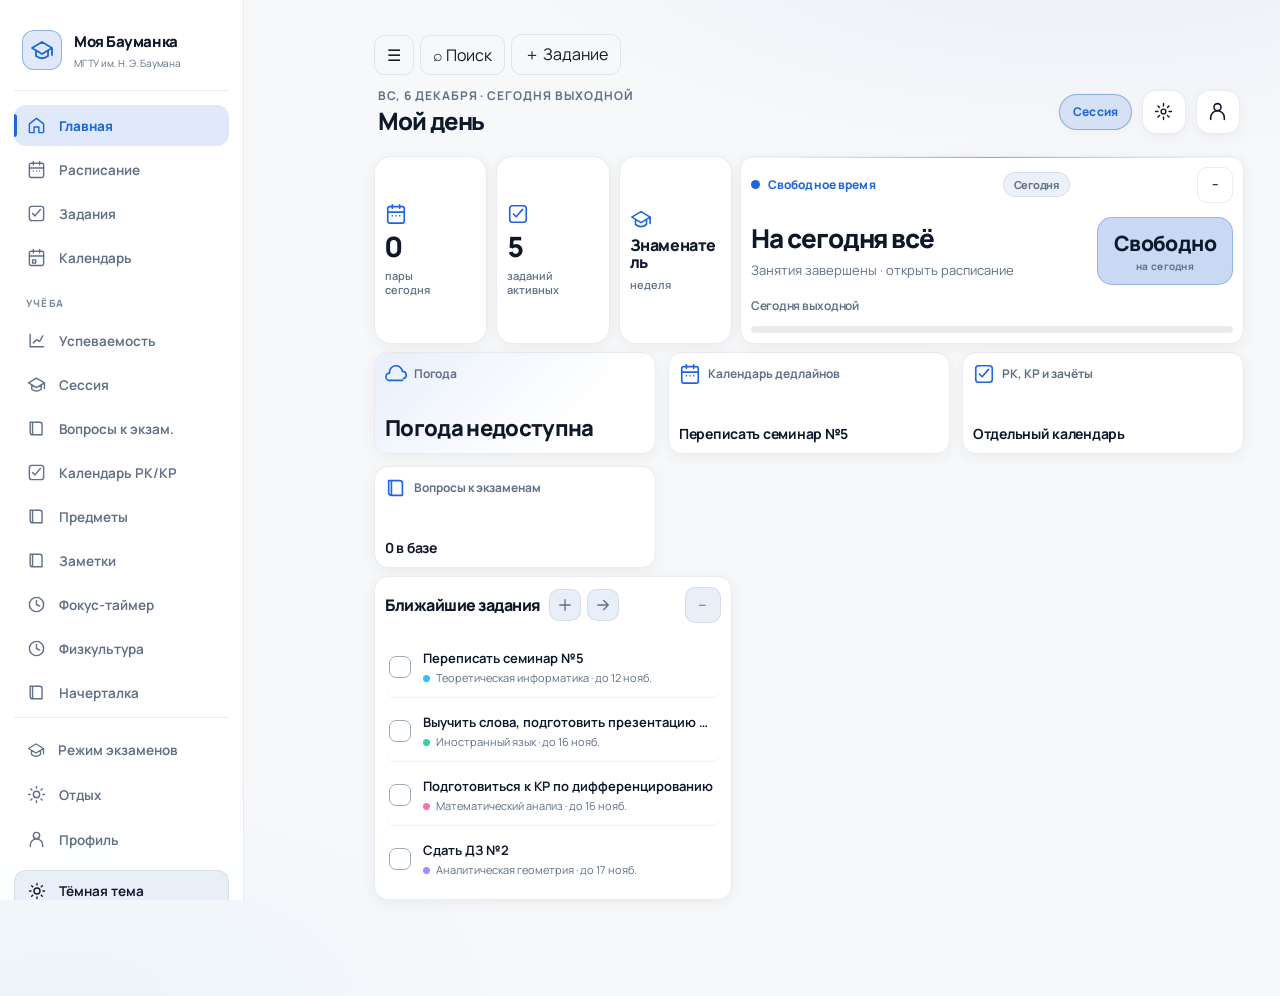
==== commit 26b62516: "Add files via upload" ====
--- a/index.html
+++ b/index.html
@@ -1 +1 @@
-<!doctype html><html lang="ru"><head><meta charset="utf-8"><meta name="viewport" content="width=device-width,initial-scale=1,viewport-fit=cover"><meta name="theme-color" content="#F4F4F0"><meta name="apple-mobile-web-app-capable" content="yes"><meta name="apple-mobile-web-app-status-bar-style" content="black-translucent"><title>Моя Бауманка · 3.3.1 BMSTU SNOW · Student UI</title><link rel="manifest" href="manifest.webmanifest"><link rel="stylesheet" href="styles.css?v=3310"><link rel="stylesheet" href="reborn.css?v=3310"></head><body><div id="app"></div><script src="seed.js?v=3310"></script><script src="horoscope.js?v=3310"></script><script src="app.js?v=3310" defer></script></body></html>
+<!doctype html><html lang="ru"><head><meta charset="utf-8"><meta name="viewport" content="width=device-width,initial-scale=1,viewport-fit=cover"><meta name="theme-color" content="#F4F4F0"><meta name="apple-mobile-web-app-capable" content="yes"><meta name="apple-mobile-web-app-status-bar-style" content="black-translucent"><title>Моя Бауманка · 3.4.1 BMSTU SNOW · Student UI</title><link rel="manifest" href="manifest.webmanifest"><link rel="stylesheet" href="styles.css?v=3410"><link rel="stylesheet" href="reborn.css?v=3410"></head><body><div id="app"></div><script src="seed.js?v=3410"></script><script src="horoscope.js?v=3410"></script><script src="app.js?v=3410" defer></script></body></html>
--- a/reborn.css
+++ b/reborn.css
@@ -1951,7 +1951,32 @@
 /* Independent viewport snow */
 #bm-snow{position:fixed;inset:0;z-index:2147483646;overflow:hidden;pointer-events:none!important;user-select:none;contain:strict}
 #bm-snow span{position:absolute;top:-12px;left:var(--x);width:var(--size);height:var(--size);opacity:var(--alpha);pointer-events:none;animation:bm-snow-fall var(--fall) var(--delay) linear infinite}
-#bm-snow .bm-snow-dot{border-radius:50%;background:#eaf4ff;box-shadow:0 0 3px #819bb4}
-#bm-snow .bm-snow-star{background:#eaf4ff;clip-path:polygon(42% 0,58% 0,58% 42%,100% 42%,100% 58%,58% 58%,58% 100%,42% 100%,42% 58%,0 58%,0 42%,42% 42%)}
-@keyframes bm-snow-fall{0%{transform:translate3d(0,-12px,0)}50%{transform:translate3d(var(--drift),50vh,0)}100%{transform:translate3d(0,calc(100vh + 24px),0)}}
+#bm-snow .bm-snow-crystal{background:center/contain no-repeat url("data:image/svg+xml,%3Csvg%20xmlns%3D%22http%3A%2F%2Fwww.w3.org%2F2000%2Fsvg%22%20viewBox%3D%220%200%2024%2024%22%20fill%3D%22none%22%20stroke%3D%22%23eaf4ff%22%20stroke-width%3D%222%22%20stroke-linecap%3D%22round%22%20stroke-linejoin%3D%22round%22%3E%3Cpath%20d%3D%22M12%2012V2%20M12%207L8.5%203.5%20M12%207L15.5%203.5%22%20transform%3D%22rotate%280%2012%2012%29%22%2F%3E%3Cpath%20d%3D%22M12%2012V2%20M12%207L8.5%203.5%20M12%207L15.5%203.5%22%20transform%3D%22rotate%2860%2012%2012%29%22%2F%3E%3Cpath%20d%3D%22M12%2012V2%20M12%207L8.5%203.5%20M12%207L15.5%203.5%22%20transform%3D%22rotate%28120%2012%2012%29%22%2F%3E%3Cpath%20d%3D%22M12%2012V2%20M12%207L8.5%203.5%20M12%207L15.5%203.5%22%20transform%3D%22rotate%28180%2012%2012%29%22%2F%3E%3Cpath%20d%3D%22M12%2012V2%20M12%207L8.5%203.5%20M12%207L15.5%203.5%22%20transform%3D%22rotate%28240%2012%2012%29%22%2F%3E%3Cpath%20d%3D%22M12%2012V2%20M12%207L8.5%203.5%20M12%207L15.5%203.5%22%20transform%3D%22rotate%28300%2012%2012%29%22%2F%3E%3C%2Fsvg%3E")}
+#bm-snow .bm-snow-fine{background-image:url("data:image/svg+xml,%3Csvg%20xmlns%3D%22http%3A%2F%2Fwww.w3.org%2F2000%2Fsvg%22%20viewBox%3D%220%200%2024%2024%22%20fill%3D%22none%22%20stroke%3D%22%23eaf4ff%22%20stroke-width%3D%222%22%20stroke-linecap%3D%22round%22%20stroke-linejoin%3D%22round%22%3E%3Cpath%20d%3D%22M12%2012V2%20M12%207L8.5%203.5%20M12%207L15.5%203.5%20M12%2010L9%207%20M12%2010L15%207%22%20transform%3D%22rotate%280%2012%2012%29%22%2F%3E%3Cpath%20d%3D%22M12%2012V2%20M12%207L8.5%203.5%20M12%207L15.5%203.5%20M12%2010L9%207%20M12%2010L15%207%22%20transform%3D%22rotate%2860%2012%2012%29%22%2F%3E%3Cpath%20d%3D%22M12%2012V2%20M12%207L8.5%203.5%20M12%207L15.5%203.5%20M12%2010L9%207%20M12%2010L15%207%22%20transform%3D%22rotate%28120%2012%2012%29%22%2F%3E%3Cpath%20d%3D%22M12%2012V2%20M12%207L8.5%203.5%20M12%207L15.5%203.5%20M12%2010L9%207%20M12%2010L15%207%22%20transform%3D%22rotate%28180%2012%2012%29%22%2F%3E%3Cpath%20d%3D%22M12%2012V2%20M12%207L8.5%203.5%20M12%207L15.5%203.5%20M12%2010L9%207%20M12%2010L15%207%22%20transform%3D%22rotate%28240%2012%2012%29%22%2F%3E%3Cpath%20d%3D%22M12%2012V2%20M12%207L8.5%203.5%20M12%207L15.5%203.5%20M12%2010L9%207%20M12%2010L15%207%22%20transform%3D%22rotate%28300%2012%2012%29%22%2F%3E%3C%2Fsvg%3E")}
+@keyframes bm-snow-fall{0%{transform:translate3d(0,-12px,0) rotate(0deg)}50%{transform:translate3d(var(--drift),50vh,0) rotate(calc(var(--spin) / 2))}100%{transform:translate3d(0,calc(100vh + 24px),0) rotate(var(--spin))}}
 @media(prefers-reduced-motion:reduce){#bm-snow{display:none}}
+/* 3.4 compact interface */
+.bm34-tools,.bm34-segments{display:flex;gap:6px;align-items:center;flex-wrap:wrap;margin:0 0 8px}.bm34-tools button,.bm34-segments button,.bm34-fold,.bm34-pin{border:1px solid var(--line, #8884);border-radius:10px;padding:8px 12px;background:var(--card,transparent);color:inherit;min-height:36px}.bm34-segments button[aria-pressed=true]{background:var(--accent);color:white}.bm34-settings label{display:flex;justify-content:space-between;align-items:center;margin:12px 0;gap:10px}.bm34-desktop-toggle{display:none}.bm34-collapsed>:not(.native-card-head):not(.native-live-title){display:none!important}.bm34-wide{grid-column:1/-1!important}[data-bento-widget][hidden]{display:none!important}.bm34-fold{margin-left:auto;min-width:36px}.bm34-pin{padding:4px 8px;color:var(--accent)}.v2-task-row{touch-action:pan-y}.v2-schedule{touch-action:pan-y}
+:root[data-density=compact] #nova-content .page{gap:8px!important}:root[data-density=compact] #nova-content :is(.panel,.native-live,.native-schedule,.native-tasks,.native-extra,.v2-lesson-info,.v2-task-row){padding:10px!important;border-radius:14px!important}:root[data-density=compact] #nova-content :is(.native-mast,.v2-page-heading){margin-bottom:8px!important}:root[data-density=compact] #nova-content :is(.native-mast h2,.v2-page-heading h2){font-size:24px!important}:root[data-density=compact] #nova-content .native-stats .ld-stat{padding:10px!important;min-height:72px!important}:root[data-density=compact] #nova-content :is(.native-schedule-row,.native-task-row){padding-block:7px!important;min-height:42px!important}:root[data-density=large] #nova-content :is(.panel,.native-live,.native-schedule,.native-tasks,.v2-lesson-info,.v2-task-row){padding:20px!important}
+#bm34-search{width:min(92vw,560px);max-height:75vh;border:1px solid #8885;border-radius:20px;background:var(--card,#202735);color:inherit;padding:16px;z-index:99999}#bm34-search::backdrop{background:#0008}#bm34-search input{width:100%;padding:12px;color:inherit;background:transparent;border:1px solid #8886;border-radius:10px}.bm34-results{display:grid;gap:5px;margin-top:10px}.bm34-results button{padding:12px;text-align:left;color:inherit;background:transparent;border:1px solid #8884;border-radius:10px}#bm34-undo{position:fixed;bottom:110px;left:50%;transform:translateX(-50%);z-index:99999;background:#202735;color:white;border-radius:14px;padding:12px;display:flex;gap:12px;align-items:center}#bm34-undo button{color:#9bc4ff;background:transparent;border:0}
+@media(min-width:1150px){.bm34-desktop-toggle{display:inline-flex}:root.bm34-sidebar #bm-desktop{display:none!important}:root.bm34-sidebar #nova-content{margin-left:auto!important;margin-right:auto!important;width:min(100%,1200px)!important;max-width:1200px!important}}
+
+/* 3.4.1: modal isolation and responsive task editor */
+:root.bm341-modal-open body>#nova-nav{visibility:hidden!important;opacity:0!important;pointer-events:none!important}
+:root.bm341-modal-open #nova-sheet .sheet-backdrop{z-index:1000!important}
+#nova-sheet .task-editor-backdrop{inset:auto 0 auto 0!important;top:var(--bm341-top,0px)!important;height:var(--bm341-vh,100dvh);align-items:center;justify-items:center;padding: max(12px,env(safe-area-inset-top)) 12px max(12px,env(safe-area-inset-bottom));overflow:hidden}
+#nova-sheet .task-editor-backdrop .sheet{width:min(100%,540px);min-width:0;max-height:100%!important;border-radius:24px!important;padding:16px!important;overflow:auto;overscroll-behavior:contain;animation:bm341-pop .26s cubic-bezier(.2,.8,.2,1);box-shadow:0 16px 60px #0006!important}
+#nova-sheet .task-editor-backdrop .sheet::before{display:none}
+#nova-sheet .task-editor-backdrop .sheet h2{font-size:21px;margin:0 0 12px}
+#nova-sheet .task-editor-backdrop #editor{grid-template-columns:repeat(2,minmax(0,1fr));gap:10px}
+#nova-sheet .task-editor-backdrop #editor label,#nova-sheet .task-editor-backdrop #editor .wide{min-width:0;max-width:100%}
+#nova-sheet .task-editor-backdrop #editor input:not([type=file]),#nova-sheet .task-editor-backdrop #editor select,#nova-sheet .task-editor-backdrop #editor textarea{box-sizing:border-box;display:block;width:100%;min-width:0;max-width:100%;font-size:16px;padding:10px;min-height:44px}
+#nova-sheet .task-editor-backdrop #editor input[type=date]{-webkit-appearance:none;appearance:none}
+#nova-sheet .task-editor-backdrop #editor input[type=date]::-webkit-date-and-time-value{text-align:left;min-width:0}
+#nova-sheet .task-editor-backdrop #editor textarea{min-height:64px}
+#nova-sheet .task-editor-backdrop #editor>.row-actions{position:sticky;bottom:-16px;background:var(--surface);padding:10px 0 16px;margin-bottom:-16px;z-index:2;display:flex;gap:8px}
+#nova-sheet .task-editor-backdrop #editor>.row-actions .primary{flex:1;min-height:46px}
+#nova-sheet .task-editor-backdrop #editor .wide>.between{flex-wrap:wrap;gap:8px}
+@media(max-width:600px){#nova-sheet .task-editor-backdrop #editor{grid-template-columns:minmax(0,1fr)}#nova-sheet .task-editor-backdrop .kicker{font-size:10px;letter-spacing:.06em}}
+@keyframes bm341-pop{from{opacity:0;transform:translateY(10px) scale(.97)}to{opacity:1;transform:none}}
+@media(prefers-reduced-motion:reduce){#nova-sheet .task-editor-backdrop .sheet{animation:none}}
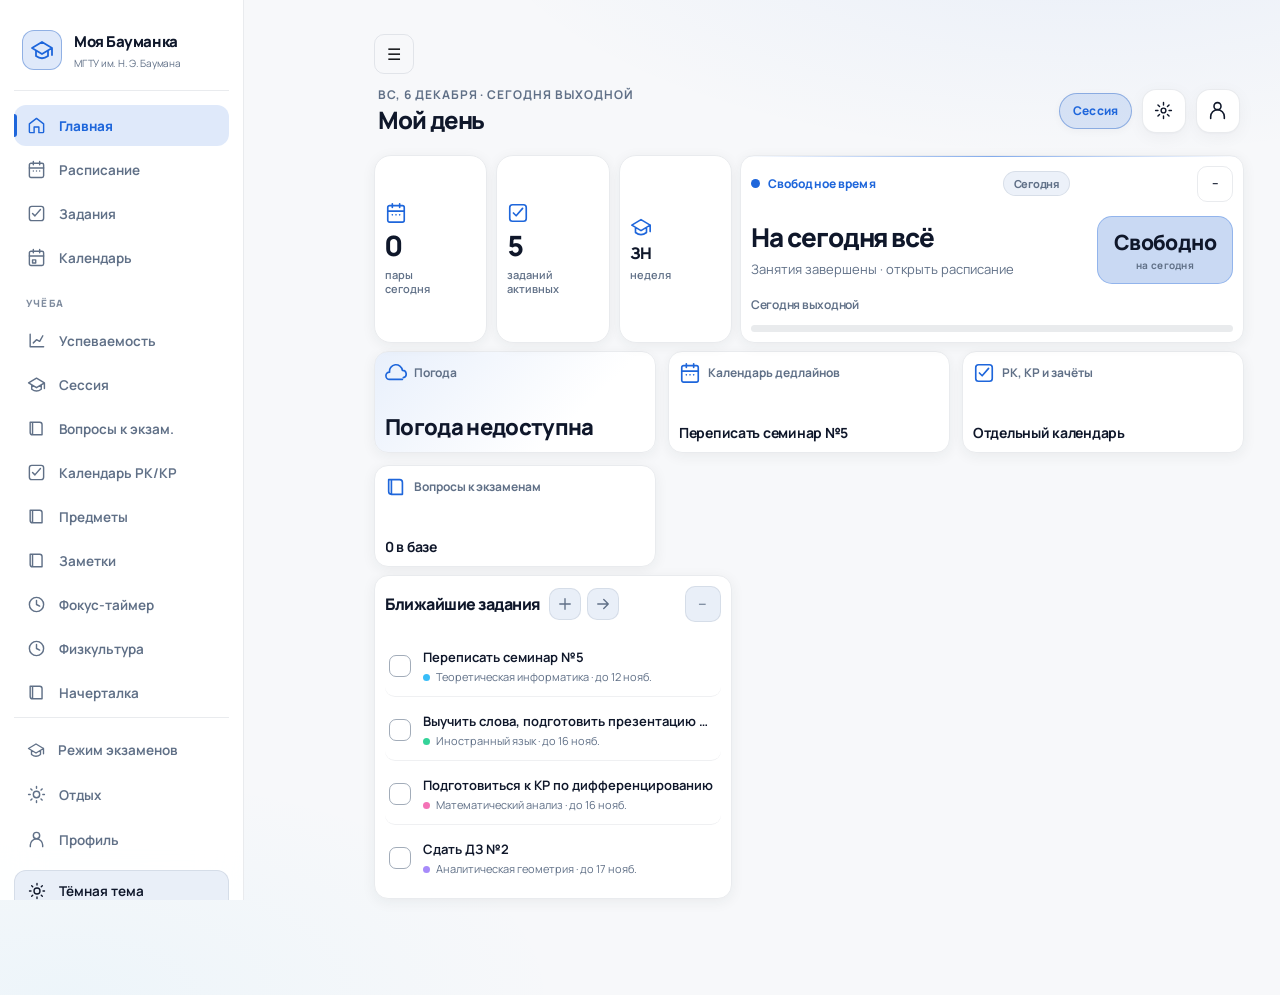
==== commit 44f56a37: "Add files via upload" ====
--- a/index.html
+++ b/index.html
@@ -1 +1 @@
-<!doctype html><html lang="ru"><head><meta charset="utf-8"><meta name="viewport" content="width=device-width,initial-scale=1,viewport-fit=cover"><meta name="theme-color" content="#F4F4F0"><meta name="apple-mobile-web-app-capable" content="yes"><meta name="apple-mobile-web-app-status-bar-style" content="black-translucent"><title>Моя Бауманка · 3.4.1 BMSTU SNOW · Student UI</title><link rel="manifest" href="manifest.webmanifest"><link rel="stylesheet" href="styles.css?v=3410"><link rel="stylesheet" href="reborn.css?v=3410"></head><body><div id="app"></div><script src="seed.js?v=3410"></script><script src="horoscope.js?v=3410"></script><script src="app.js?v=3410" defer></script></body></html>
+<!doctype html><html lang="ru"><head><meta charset="utf-8"><meta name="viewport" content="width=device-width,initial-scale=1,viewport-fit=cover"><meta name="theme-color" content="#F4F4F0"><meta name="apple-mobile-web-app-capable" content="yes"><meta name="apple-mobile-web-app-status-bar-style" content="black-translucent"><title>Моя Бауманка · 3.4.2 BMSTU SNOW · Student UI</title><link rel="manifest" href="manifest.webmanifest"><link rel="stylesheet" href="styles.css?v=3420"><link rel="stylesheet" href="reborn.css?v=3420"></head><body><div id="app"></div><script src="seed.js?v=3420"></script><script src="horoscope.js?v=3420"></script><script src="app.js?v=3420" defer></script></body></html>
--- a/reborn.css
+++ b/reborn.css
@@ -324,12 +324,12 @@
 #nova-content .page:has(.calendar-grid) .panel,#nova-content .page:has(.calendar-grid) .day{border-radius:18px!important}
 #nova-content .page .calendar-grid,#nova-content .page .calendar-head{min-width:0}
 /* Profile, themes and settings */
-#nova-content .page:has(.appearance-panel)>.panel:first-of-type{background:#202820!important;color:#fff!important;border-color:#202820!important}
-#nova-content .page:has(.appearance-panel)>.panel:first-of-type .sub{color:#C6D3BD}
+
+
 #nova-content .page:has(.appearance-panel) .appearance-panel{padding:22px}
 #nova-content .page:has(.appearance-panel) .theme-grid{gap:10px}
 #nova-content .page:has(.appearance-panel) .theme-choice{border-radius:18px!important;padding:12px}
-#nova-content .page:has(.appearance-panel) .theme-choice.selected{border-color:#597E2D!important;outline:2px solid #597E2D;outline-offset:1px}
+#nova-content .page:has(.appearance-panel) .theme-choice.selected{border-color:var(--accent)!important;outline:2px solid var(--accent);outline-offset:1px}
 /* Entertainment and tools: keep distinct gameplay artwork but match containers */
 .fun-page .fun-intro,.nachert-page .nachert-hero{border-radius:23px;padding:25px;background:#202820;color:#fff;margin-bottom:14px}
 .fun-page .fun-intro p,.nachert-page .nachert-hero p{color:#C6D3BD}
@@ -1980,3 +1980,15 @@
 @media(max-width:600px){#nova-sheet .task-editor-backdrop #editor{grid-template-columns:minmax(0,1fr)}#nova-sheet .task-editor-backdrop .kicker{font-size:10px;letter-spacing:.06em}}
 @keyframes bm341-pop{from{opacity:0;transform:translateY(10px) scale(.97)}to{opacity:1;transform:none}}
 @media(prefers-reduced-motion:reduce){#nova-sheet .task-editor-backdrop .sheet{animation:none}}
+
+/* 3.4.2 clean profile and settings */
+@media(max-width:1149px){.bm34-tools{display:none!important}}
+#nova-content .page:is(.bm342-profile,.bm342-settings) .panel{background:var(--surface)!important;color:var(--text)!important;border:1px solid var(--line)!important;box-shadow:none!important}
+#nova-content .bm342-settings .bm34-settings h3{margin:0 0 12px;font-size:18px}
+#nova-content .bm342-settings .bm34-segments{display:grid;grid-template-columns:repeat(3,minmax(0,1fr));gap:5px}
+#nova-content .bm342-settings .bm34-segments button{min-width:0;padding:8px 3px;font-size:clamp(11px,3.2vw,15px);background:var(--raised);color:var(--text);border-color:var(--line);min-height:44px}
+#nova-content .bm342-settings .bm34-segments button[aria-pressed=true]{background:var(--accent);color:var(--bg);border-color:var(--accent)}
+#nova-content .bm342-settings input{accent-color:var(--accent)}
+#nova-content .bm342-settings input[type=range]{width:42%;min-width:0}
+#nova-content .bm342-settings .bm34-settings label{font-size:14px;color:var(--text)}
+#nova-content .native-dashboard .native-stats .ld-stat strong.native-week{white-space:nowrap;overflow-wrap:normal;word-break:normal}
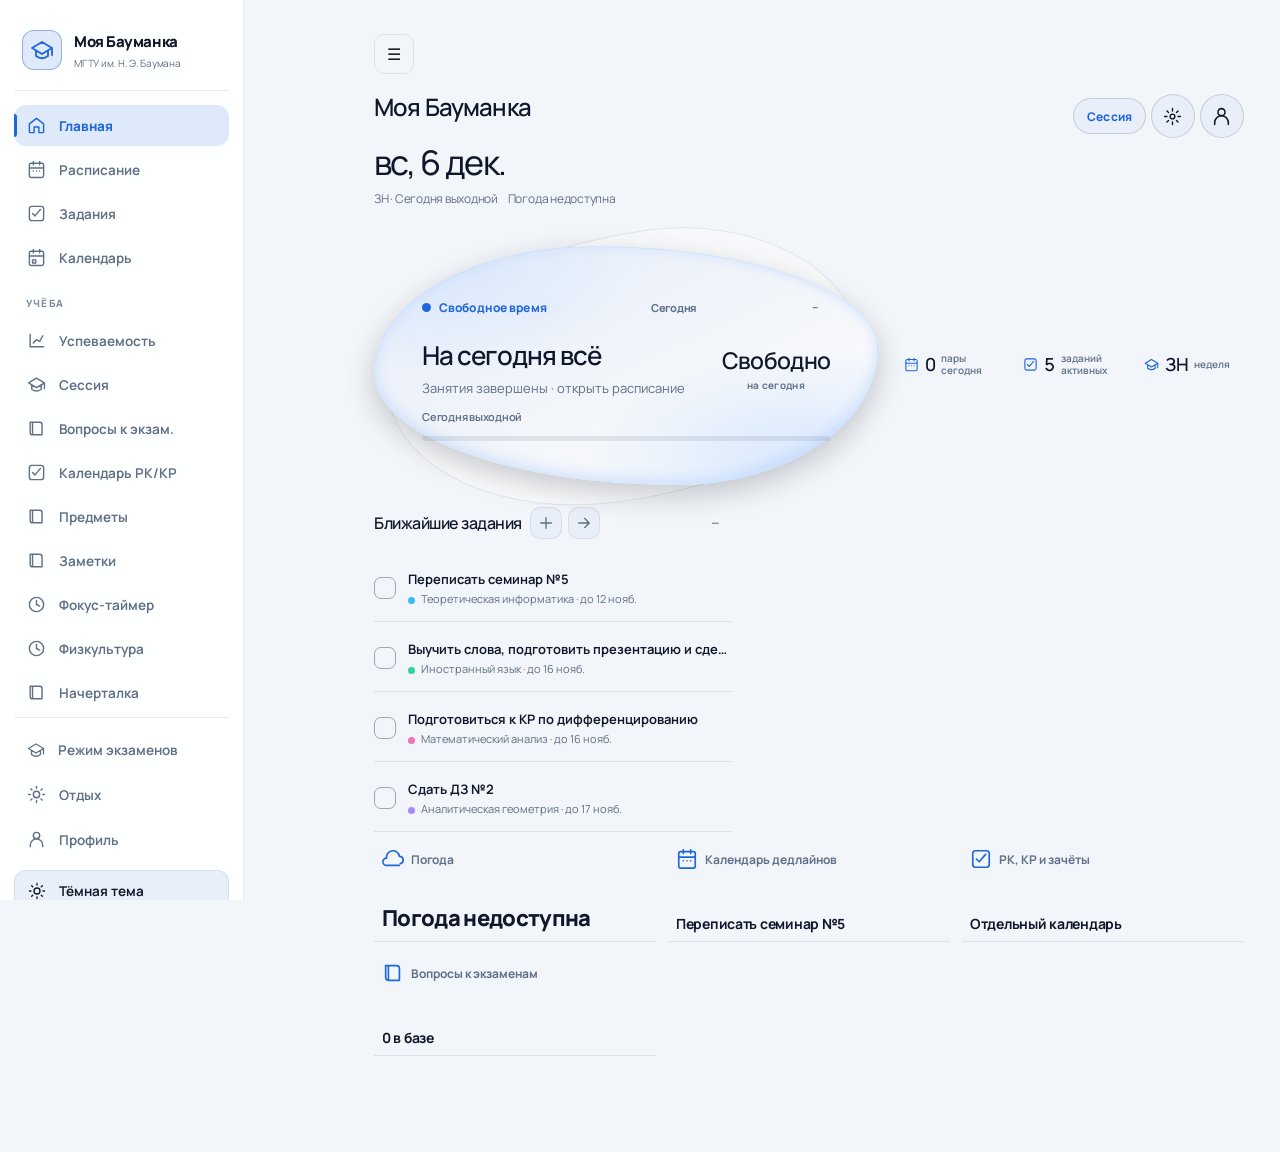
==== commit 5d41ccbb: "Add files via upload" ====
--- a/index.html
+++ b/index.html
@@ -1 +1 @@
-<!doctype html><html lang="ru"><head><meta charset="utf-8"><meta name="viewport" content="width=device-width,initial-scale=1,viewport-fit=cover"><meta name="theme-color" content="#F4F4F0"><meta name="apple-mobile-web-app-capable" content="yes"><meta name="apple-mobile-web-app-status-bar-style" content="black-translucent"><title>Моя Бауманка · 3.4.2 BMSTU SNOW · Student UI</title><link rel="manifest" href="manifest.webmanifest"><link rel="stylesheet" href="styles.css?v=3420"><link rel="stylesheet" href="reborn.css?v=3420"></head><body><div id="app"></div><script src="seed.js?v=3420"></script><script src="horoscope.js?v=3420"></script><script src="app.js?v=3420" defer></script></body></html>
+<!doctype html><html lang="ru"><head><meta charset="utf-8"><meta name="viewport" content="width=device-width,initial-scale=1,viewport-fit=cover"><meta name="theme-color" content="#F4F4F0"><meta name="apple-mobile-web-app-capable" content="yes"><meta name="apple-mobile-web-app-status-bar-style" content="black-translucent"><title>Моя Бауманка · 4.0 · Liquid Glass</title><link rel="manifest" href="manifest.webmanifest"><link rel="stylesheet" href="styles.css?v=4000"><link rel="stylesheet" href="reborn.css?v=4000"></head><body><div id="app"></div><script src="seed.js?v=4000"></script><script src="horoscope.js?v=4000"></script><script src="app.js?v=4000" defer></script></body></html>
--- a/reborn.css
+++ b/reborn.css
@@ -1992,3 +1992,80 @@
 #nova-content .bm342-settings input[type=range]{width:42%;min-width:0}
 #nova-content .bm342-settings .bm34-settings label{font-size:14px;color:var(--text)}
 #nova-content .native-dashboard .native-stats .ld-stat strong.native-week{white-space:nowrap;overflow-wrap:normal;word-break:normal}
+
+/* 4.0 Liquid Glass — flat content, sculpted controls. */
+:root[data-theme=dark]{--bg:#0c0d10;--surface:#16181d;--raised:#22252b;--text:#f3f4f7;--muted:#a5aab5;--line:#ffffff18;--line-strong:#ffffff35;--accent:#86aaff;--nav:#20232bb8}
+:root[data-theme=winter]{--bg:#0c1017;--surface:#151b24;--raised:#202a37;--line:#b4d4ff24;--nav:#202b3bb8}
+:root:not([data-theme=custom]) body{background-image:none!important;background-color:var(--bg)!important}
+:root #nova-content .native-dashboard{gap:18px!important}
+:root #nova-content .native-dashboard .native-mast{align-items:flex-start!important;gap:8px!important;padding:8px 0!important}
+:root #nova-content .native-mast h2{font-size:19px!important;font-weight:550!important;letter-spacing:-.035em!important;margin:0 0 22px!important}
+:root #nova-content .native-mast .native-date{display:block;font-size:clamp(23px,6vw,34px)!important;font-weight:450!important;letter-spacing:-.045em!important;text-transform:none!important;color:var(--text)!important;line-height:1.2}
+.lg4-dayline{font-size:12px;color:var(--muted);margin-top:7px;line-height:1.5}.lg4-dayline #nova-weather{display:inline-block;margin-left:8px}
+:root #nova-content .native-dashboard .native-mast-actions{gap:5px!important;flex-wrap:wrap;justify-content:flex-end}
+:root #nova-content .native-dashboard .native-mast-actions button{border-radius:999px!important;min-width:36px!important;min-height:36px!important;background:var(--raised)!important;box-shadow:inset 0 1px 1px #ffffff25!important;border:1px solid var(--line-strong)!important}
+:root #nova-content .native-dashboard:not(.exam-mode-home) .native-live{isolation:isolate;overflow:visible!important;border:0!important;border-radius:0!important;background:none!important;box-shadow:none!important;padding:clamp(28px,8vw,44px) clamp(24px,7vw,48px)!important;margin:14px 0 12px!important;min-height:210px;display:flex;flex-direction:column;justify-content:center;gap:12px}
+:root #nova-content .native-dashboard:not(.exam-mode-home) .native-live::before{content:'';position:absolute;inset:0!important;width:auto!important;height:auto!important;z-index:-1;border-radius:44% 56% 40% 60% / 53% 43% 57% 47%;background:radial-gradient(ellipse at 13% 8%,#b9d6ff50,transparent 35%),radial-gradient(ellipse at 90% 95%,#82b8ff55,transparent 38%),linear-gradient(155deg,color-mix(in srgb,var(--surface) 75%,#9ab9ed),var(--bg) 53%,var(--surface))!important;border:1px solid #b9d5ff85;box-shadow:inset 0 2px 6px #d8e8ff70,inset 0 -4px 13px #91baff50,0 10px 30px #0003;pointer-events:none;animation:lg4-breathe 14s ease-in-out infinite alternate}
+:root #nova-content .native-dashboard:not(.exam-mode-home) .native-live::after{content:'';position:absolute;inset:-12px 12px -14px;z-index:-2;border:1px solid var(--line);border-radius:58% 42% 55% 45% / 48% 56% 44% 52%;background:color-mix(in srgb,var(--surface) 45%,transparent);transform:rotate(-8deg);pointer-events:none}
+@keyframes lg4-breathe{to{border-radius:48% 52% 46% 54% / 47% 51% 49% 53%}}
+:root #nova-content .native-dashboard .native-live-main{display:flex!important;align-items:center!important;gap:10px!important;min-width:0}
+:root #nova-content .native-dashboard .native-subject h3{font-size:clamp(18px,5vw,26px)!important;font-weight:550!important;letter-spacing:-.035em!important;line-height:1.2!important}
+:root #nova-content .native-dashboard .native-timer{background:transparent!important;border:0!important;box-shadow:none!important;padding:0!important;min-width:65px!important;max-width:110px!important}
+:root #nova-content .native-dashboard .native-timer strong{font-size:clamp(16px,4.5vw,23px)!important;font-weight:550!important}
+:root #nova-content .native-dashboard .native-live-title .native-fraction{background:transparent!important;border:0!important;padding:0!important}
+:root #nova-content .native-dashboard .smart-day-meta{font-size:11px!important;line-height:1.4}
+:root #nova-content .native-dashboard .native-progress{height:5px!important;background:var(--line)!important;border:0!important}
+:root #nova-content .native-dashboard #nova-lesson-progress{background:var(--text)!important;transition:width .5s ease}
+:root #nova-content .native-dashboard :is(.native-schedule,.native-tasks,.native-extra,.ld-stat){background:transparent!important;border:0!important;box-shadow:none!important;border-radius:0!important}
+:root #nova-content .native-dashboard :is(.native-schedule,.native-tasks){padding:0!important}
+:root #nova-content .native-dashboard .native-stats .ld-stat{min-height:48px!important;padding:6px 8px!important;display:flex!important;flex-direction:row!important;align-items:center!important;gap:6px!important;flex-wrap:wrap;justify-content:center!important}
+:root #nova-content .native-dashboard .native-stats .ld-stat strong{font-size:18px!important;font-weight:550!important}
+:root #nova-content .native-dashboard .native-stats .ld-stat span{font-size:10px!important;line-height:1.25!important}
+:root #nova-content .native-dashboard .native-stats .ld-stat svg{width:15px!important;height:15px!important}
+:root #nova-content .native-dashboard .native-card-head h3{font-size:16px!important;font-weight:550!important}
+:root #nova-content .native-dashboard :is(.native-schedule-row,.native-task-row){background:transparent!important;box-shadow:none!important;border:0!important;border-bottom:1px solid var(--line)!important;border-radius:0!important;padding:10px 0!important;min-height:44px!important}
+:root #nova-content .native-dashboard .native-schedule-row.is-current{color:var(--accent)!important}
+:root #nova-content .native-dashboard .native-extra{border-bottom:1px solid var(--line)!important;padding:8px!important}
+:root #nova-content .bm34-fold{background:transparent!important;border:0!important;min-width:30px!important;padding:4px!important;color:var(--muted)!important}
+:root #nova-content .native-dashboard .native-live.bm34-collapsed{min-height:0!important;padding:20px 28px!important}
+:root #nova-content .v2-screen .v2-page-heading h2{font-size:28px!important;font-weight:550!important;letter-spacing:-.04em!important}
+:root #nova-content .v2-screen .v2-page-heading .v2-overline{display:none}
+:root #nova-content .v2-screen .v2-page-heading p{font-size:12px!important}
+:root #nova-content .v2-schedule .v2-weekbar{margin-bottom:14px!important;background:none!important;border:0!important;box-shadow:none!important}
+:root #nova-content .v2-schedule .v2-day{background:transparent!important;border:1px solid transparent!important;box-shadow:none!important;min-height:52px!important;border-radius:17px!important}
+:root #nova-content .v2-schedule .v2-day.is-current,:root #nova-content .v2-segments button.selected{background:linear-gradient(145deg,var(--raised),var(--surface))!important;color:var(--text)!important;border:1px solid var(--line-strong)!important;box-shadow:inset 0 1px 2px #ffffff35!important}
+:root #nova-content .v2-schedule .v2-lesson{grid-template-columns:18px minmax(0,1fr)!important;gap:12px!important;margin:0!important;padding:0!important;align-items:stretch!important}
+:root #nova-content .v2-schedule .v2-time{display:none!important}
+:root #nova-content .v2-schedule .v2-timeline-marker{grid-column:1;grid-row:1;min-height:100%;padding-top:18px!important}
+:root #nova-content .v2-schedule .v2-lesson-info{grid-column:2;grid-row:1;background:transparent!important;border:0!important;border-bottom:1px solid var(--line)!important;border-radius:0!important;box-shadow:none!important;padding:10px 0 12px!important}
+:root #nova-content .v2-schedule .v2-lesson.is-live .v2-lesson-info{background:transparent!important;box-shadow:none!important;border-color:var(--line)!important}
+:root #nova-content .v2-schedule .v2-lesson-info h4{font-size:16px!important;font-weight:550!important;line-height:1.3!important;margin:4px 0!important}
+:root #nova-content .v2-schedule .v2-lesson-top{font-size:11px!important;color:var(--muted)!important}
+:root #nova-content .v2-schedule .v2-lesson-info p{font-size:12px!important;margin:3px 0!important}
+:root #nova-content .v2-tasks .v2-task-row{position:relative;display:grid!important;grid-template-columns:minmax(0,1fr) 32px 28px 30px!important;gap:5px!important;align-items:center!important;background:transparent!important;border:0!important;border-bottom:1px solid var(--line)!important;border-radius:0!important;box-shadow:none!important;padding:12px 0 12px 12px!important;margin:0!important}
+:root #nova-content .v2-tasks .v2-task-row::before{content:'';position:absolute;left:0;top:14px;bottom:14px;width:3px;border-radius:3px;background:var(--task-color,var(--accent))}
+:root #nova-content .v2-tasks .v2-task-copy{grid-column:1;grid-row:1;min-width:0}
+:root #nova-content .v2-tasks .v2-task-copy strong{font-size:14px!important;font-weight:550!important;line-height:1.4!important}
+:root #nova-content .v2-tasks .v2-task-copy .lg4-task-meta{display:flex!important;justify-content:space-between;gap:6px;font-size:11px!important;line-height:1.4!important;margin-bottom:4px;color:var(--muted)!important}
+.lg4-task-meta time{white-space:nowrap;color:var(--accent)}
+:root #nova-content .v2-tasks .v2-check{grid-column:4;grid-row:1;width:23px!important;height:23px!important;min-width:0!important;border-radius:50%!important;background:transparent!important;border:1px solid var(--muted)!important}
+:root #nova-content .v2-tasks .v2-check.is-done{background:var(--accent)!important;color:var(--bg)!important}
+:root #nova-content .v2-tasks .bm34-pin{grid-column:2;grid-row:1}
+:root #nova-content .v2-tasks .v2-edit{grid-column:3;grid-row:1}
+:root #nova-content .v2-tasks :is(.bm34-pin,.v2-edit){background:none!important;border:0!important;box-shadow:none!important;padding:2px!important;min-width:0!important;color:var(--muted)!important}
+:root #nova-content .v2-task-filters{gap:8px!important;margin:8px 0!important}
+:root #nova-content .v2-task-filters select{font-size:12px!important;min-height:36px!important;padding:6px!important}
+:root #nova-content .v2-add{background:var(--raised)!important;color:var(--text)!important;border:1px solid var(--line-strong)!important;border-radius:50%!important;box-shadow:inset 0 1px 2px #ffffff30!important}
+:root #nova-content .page :is(.panel,.subject,.list-row){box-shadow:none!important;border-color:var(--line)!important}
+@media(max-width:1149px){
+:root body>#nova-nav{width:min(calc(100% - 32px),420px)!important}
+:root body>#nova-nav .nav{border-radius:999px!important;background:color-mix(in srgb,var(--nav) 85%,transparent)!important;border:1px solid #aebdd35c!important;box-shadow:inset 0 1px 2px #ffffff50,inset 0 -1px 2px #ffffff20,0 8px 24px #0004!important;backdrop-filter:blur(22px) saturate(150%)!important;-webkit-backdrop-filter:blur(22px) saturate(150%)!important}
+:root body>#nova-nav .nav-indicator{border-radius:999px!important;background:linear-gradient(150deg,#d4e2ff35,#8fa4c218 55%,#c5d8ff40)!important;border:1px solid #d2e1ff70!important;box-shadow:inset 0 1px 3px #ffffff55,inset 0 -2px 4px #c2d8ff30!important;transition:transform 420ms cubic-bezier(.2,.8,.2,1)!important}
+:root body>#nova-nav .nav button.active{color:var(--text)!important}
+:root body>#nova-nav .nav button:active{transform:scale(.92)!important}
+:root #nova-content .native-dashboard{padding-bottom:100px!important}
+}
+@media(prefers-reduced-motion:reduce){:root #nova-content .native-dashboard .native-live::before{animation:none!important}:root body>#nova-nav .nav-indicator{transition:none!important}}
+:root body>#nova-nav .nav.nav-dragging .nav-indicator{transition:none!important;box-shadow:inset 0 1px 4px #ffffff80,0 0 12px #b4d3ff35!important}
+:root #nova-content .native-dashboard .native-mast{display:flex!important}
+:root #nova-content .native-dashboard .native-mast>div:first-child{min-width:0;flex:1}
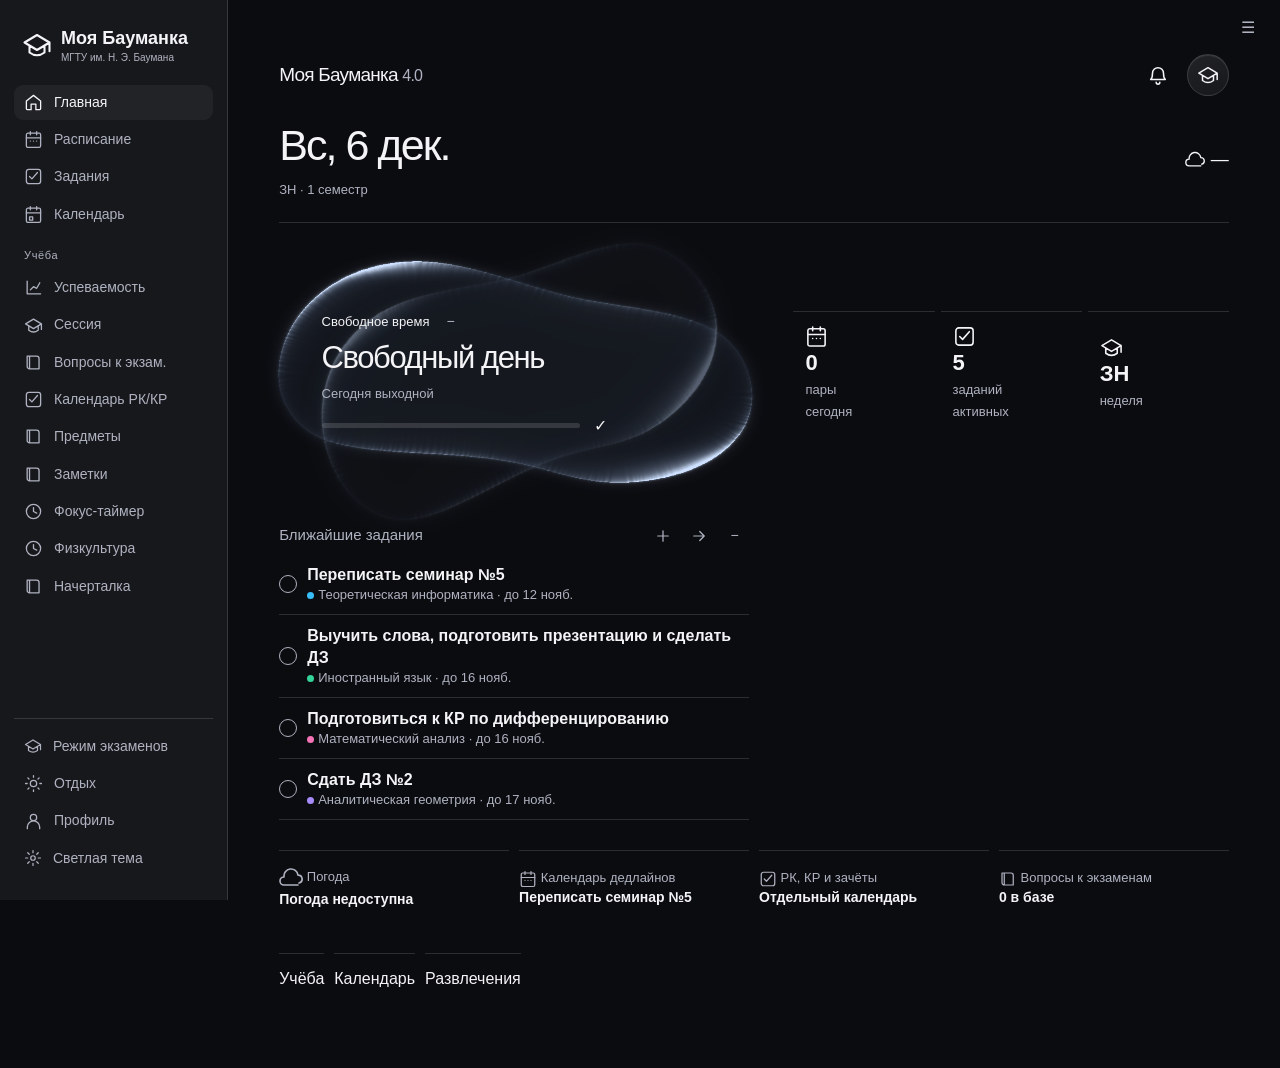
==== commit b7a4e71f: "Add files via upload" ====
--- a/index.html
+++ b/index.html
@@ -1 +1 @@
-<!doctype html><html lang="ru"><head><meta charset="utf-8"><meta name="viewport" content="width=device-width,initial-scale=1,viewport-fit=cover"><meta name="theme-color" content="#F4F4F0"><meta name="apple-mobile-web-app-capable" content="yes"><meta name="apple-mobile-web-app-status-bar-style" content="black-translucent"><title>Моя Бауманка · 4.0 · Liquid Glass</title><link rel="manifest" href="manifest.webmanifest"><link rel="stylesheet" href="styles.css?v=4000"><link rel="stylesheet" href="reborn.css?v=4000"></head><body><div id="app"></div><script src="seed.js?v=4000"></script><script src="horoscope.js?v=4000"></script><script src="app.js?v=4000" defer></script></body></html>
+<!doctype html><html lang="ru"><head><meta charset="utf-8"><meta name="viewport" content="width=device-width,initial-scale=1,viewport-fit=cover"><meta name="theme-color" content="#0b0c10"><meta name="apple-mobile-web-app-capable" content="yes"><meta name="apple-mobile-web-app-status-bar-style" content="black-translucent"><title>Моя Бауманка · 4.0 · Liquid Glass</title><link rel="manifest" href="manifest.webmanifest"><link rel="stylesheet" href="styles.css?v=4013"><link rel="stylesheet" href="features.css?v=4013"></head><body><div id="app"></div><script src="seed.js?v=4013"></script><script src="horoscope.js?v=4013"></script><script src="app.js?v=4013" defer></script></body></html>
--- a/styles.css
+++ b/styles.css
@@ -1,214 +1,77 @@
-@import url('https://fonts.googleapis.com/css2?family=Manrope:wght@400;500;600;700;800&display=swap');
-:root{font-family:Manrope,-apple-system,BlinkMacSystemFont,'Segoe UI',sans-serif;font-synthesis:none;--bg:#07121f;--surface:#122238;--raised:#1b3049;--line:#314761;--text:#f3f8ff;--muted:#a5b8d0;--accent:#78b7ff;--blue:#347fe5;--glow:#377bdb44;--nav:#0d2034dd;--glass:#142b44c9;--shadow:0 14px 42px #0005;color-scheme:dark}
-:root[data-theme=light]{--bg:#edf3fb;--surface:#fff;--raised:#e8f0fa;--line:#cfdbeb;--text:#193451;--muted:#647b97;--accent:#236ac0;--blue:#2676d4;--glow:#6bafff38;--nav:#f7fbffdf;--glass:#ffffffc8;--shadow:0 12px 35px #325a8419;color-scheme:light}
-*{box-sizing:border-box}html{background:var(--bg)}body{margin:0;min-height:100vh;background:radial-gradient(ellipse 85% 32% at 90% -3%,var(--glow),transparent),radial-gradient(ellipse 80% 48% at 0% 85%,#3673b514,transparent),var(--bg);color:var(--text)}button,input,select,textarea{font:inherit}button{cursor:pointer}button:focus-visible,input:focus-visible{outline:2px solid var(--accent);outline-offset:3px}button:active{transform:scale(.975)}a{color:var(--accent)}.shell{max-width:1100px;margin:auto;padding:calc(env(safe-area-inset-top) + 18px) 18px calc(120px + env(safe-area-inset-bottom))}.top{display:flex;justify-content:space-between;align-items:center;gap:14px;margin-bottom:22px;min-height:52px}.top-left{min-width:0}.kicker{font-size:10px;font-weight:800;letter-spacing:2.1px;color:var(--accent);text-transform:uppercase}.top h1{font-size:clamp(27px,4vw,38px);letter-spacing:-1.5px;line-height:1.12;margin:6px 0 0}.avatar{width:48px;height:48px;border-radius:50%;border:2px solid #b7d8ff7c;background:var(--raised);color:var(--accent);display:grid;place-items:center;overflow:hidden;flex:none;box-shadow:0 5px 16px #0003}.avatar img{width:100%;height:100%;object-fit:cover}.icon{width:22px;height:22px;display:inline-block;vertical-align:middle;stroke:currentColor;fill:none;stroke-width:1.8;stroke-linecap:round;stroke-linejoin:round}.muted{color:var(--muted)}.small{font-size:12px}.sub{font-size:13px;color:var(--muted);line-height:1.65}.layout{display:grid;grid-template-columns:minmax(0,1.16fr) minmax(0,.84fr);gap:18px}.stack{display:grid;gap:15px;align-content:start}.panel{background:var(--surface);border:1px solid var(--line);border-radius:22px;padding:18px;box-shadow:var(--shadow);min-width:0}.glass{background:var(--glass);backdrop-filter:blur(22px) saturate(145%);-webkit-backdrop-filter:blur(22px) saturate(145%);box-shadow:inset 0 1px 0 #ffffff20,var(--shadow)}.panel h2,.section h2{font-size:17px;letter-spacing:-.4px;margin:0 0 12px}.section-head{display:flex;align-items:center;justify-content:space-between;gap:10px;margin:23px 1px 11px}.section-head h2{font-size:17px;margin:0}.hero{height:270px;border-radius:25px;position:relative;overflow:hidden;border:1px solid #91b9e06e;box-shadow:0 16px 40px #0005;background:#10253b}.hero:before{content:"";position:absolute;inset:0;background:linear-gradient(0deg,#061321ed,transparent 80%),url('campus-art.jpg') center 44%/cover;animation:photo 1.4s ease-out both}.hero-caption{position:absolute;bottom:17px;left:17px;right:17px;display:flex;justify-content:space-between;align-items:end;gap:10px;color:white}.hero-title{display:flex;align-items:center;gap:11px}.crest{border:1px solid #d9ecff9c;background:#ffffff26;border-radius:13px;width:42px;height:42px;display:grid;place-items:center;font-size:25px;font-weight:800}.hero b{font-size:15px}.hero small{font-size:10px;color:#d9eaff;display:block;margin-top:3px}.weather{background:#0b263ee3;border:1px solid #a7c6e368;color:white;border-radius:12px;padding:8px 10px;font-size:11px;white-space:nowrap}.lesson-focus{background:linear-gradient(125deg,#1b4c85,#10263f);color:#fff;border:1px solid #6eacff88;overflow:hidden;position:relative}.lesson-focus:after{content:"";position:absolute;right:-80px;top:-100px;width:240px;height:240px;border-radius:50%;background:#6cbdff13;filter:blur(22px);pointer-events:none}.lesson-focus h2{font-size:25px;line-height:1.22;margin:12px 0;color:#fff}.lesson-focus .sub{color:#d1e2f7}.progress{height:5px;background:#ffffff35;border-radius:20px;overflow:hidden;margin-top:12px}.progress i{display:block;height:100%;background:linear-gradient(90deg,#68a7ff,#b7e7ff);border-radius:20px;transition:width .5s ease}.between{display:flex;align-items:center;justify-content:space-between;gap:10px}.quick{display:grid;grid-template-columns:repeat(3,minmax(0,1fr));gap:9px}.quick button{display:flex;flex-direction:column;align-items:center;justify-content:center;gap:10px;min-height:86px;background:var(--surface);border:1px solid var(--line);border-radius:17px;color:var(--text);box-shadow:var(--shadow)}.quick button .icon{color:var(--accent);width:25px;height:25px}.quick button span{font-size:11px;font-weight:800}.metrics{display:grid;grid-template-columns:repeat(2,minmax(0,1fr));gap:10px}.metric{padding:15px;background:var(--surface);border:1px solid var(--line);border-radius:19px;box-shadow:var(--shadow)}.metric strong{font-size:30px;letter-spacing:-1px;display:block;margin:9px 0}.metric small{font-size:11px;color:var(--muted)}.list{display:grid;gap:9px}.list-row{background:var(--surface);border:1px solid var(--line);border-radius:17px;padding:14px;display:flex;align-items:center;gap:12px;min-width:0}.list-row .body{flex:1;min-width:0}.list-row strong{display:block;font-size:13px;line-height:1.45}.list-row small{display:block;font-size:11px;color:var(--muted);margin-top:4px;line-height:1.5}.symbol{width:37px;height:37px;flex:none;border-radius:12px;background:var(--raised);display:grid;place-items:center;color:var(--accent);font-weight:800}.pill{font-size:11px;color:var(--accent);background:var(--raised);border:1px solid var(--line);padding:7px 10px;border-radius:99px;white-space:nowrap}.btn{background:var(--raised);border:1px solid var(--line);color:var(--text);border-radius:12px;padding:10px 13px;font-size:12px;font-weight:800}.btn.primary{background:var(--blue);color:white;border-color:#7bbaff}.btn.danger{color:#f39b9b}.btn:disabled{opacity:.4;cursor:default}.row-actions{display:flex;gap:8px;flex-wrap:wrap}.tabs{display:flex;gap:7px;padding:5px;border:1px solid var(--line);border-radius:17px;background:var(--surface);margin-bottom:15px}.tabs button{flex:1;background:transparent;border:0;color:var(--muted);border-radius:12px;padding:10px 5px;font-size:12px;font-weight:800}.tabs button.selected{background:var(--blue);color:white;box-shadow:0 3px 13px #236fce45}.subject{padding:0;overflow:hidden}.subject>button{display:flex;align-items:center;gap:11px;width:100%;text-align:left;padding:14px;border:0;background:transparent;color:var(--text)}.subject .name{flex:1;min-width:0;font-size:13px;font-weight:800;line-height:1.4}.subject-detail{padding:0 14px 15px;animation:reveal .28s ease}.field{display:flex;gap:9px;align-items:center;justify-content:space-between;padding:10px 0;border-top:1px solid var(--line)}.field label{font-size:12px;color:var(--muted)}.field input{width:76px;text-align:center}.input,select,textarea{background:var(--raised);border:1px solid var(--line);border-radius:11px;color:var(--text);padding:10px 12px;min-width:0}.input:focus{border-color:var(--accent)}.form-grid{display:grid;grid-template-columns:repeat(2,minmax(0,1fr));gap:10px}.form-grid label{font-size:11px;color:var(--muted);display:grid;gap:6px}.form-grid .wide{grid-column:1/-1}.form-grid input,.form-grid select,.form-grid textarea{width:100%}.calendar{display:grid;grid-template-columns:repeat(7,minmax(0,1fr));gap:5px}.day{aspect-ratio:1;min-height:36px;border:1px solid var(--line);border-radius:12px;background:var(--surface);color:var(--text);font-size:12px}.day.active{background:var(--blue);color:#fff;border-color:#78b9ff}.day.has{box-shadow:inset 0 -3px 0 var(--accent)}.day:disabled{opacity:0;pointer-events:none}.weeklabel{text-align:center;color:var(--muted);font-size:10px;padding:7px 0}.nav{position:fixed;bottom:calc(10px + env(safe-area-inset-bottom));left:50%;transform:translateX(-50%);width:min(calc(100% - 26px),480px);padding:5px;display:grid;grid-template-columns:repeat(5,1fr);border-radius:25px;background:var(--nav);border:1px solid var(--line);backdrop-filter:blur(30px) saturate(150%);-webkit-backdrop-filter:blur(30px) saturate(150%);box-shadow:0 15px 35px #0006;z-index:50}.nav-indicator{position:absolute;left:5px;top:5px;bottom:5px;width:calc((100% - 10px)/5);border-radius:20px;background:linear-gradient(135deg,#4ba4ff,#1c62bc);box-shadow:inset 0 1px 0 #ffffff80,0 4px 15px #378be970;transition:transform .34s cubic-bezier(.2,.8,.2,1)}.nav button{position:relative;z-index:1;background:none;border:0;color:var(--muted);height:52px;display:grid;place-items:center}.nav button.active{color:white}.nav button .icon{width:25px;height:25px}.sheet-backdrop{position:fixed;inset:0;background:#020a13b9;z-index:90;display:grid;align-items:end;justify-items:center;animation:fade .2s ease}.sheet{background:var(--surface);border:1px solid var(--line);border-radius:25px 25px 0 0;padding:22px 20px calc(24px + env(safe-area-inset-bottom));width:min(100%,650px);max-height:85vh;overflow:auto;box-shadow:0 -10px 55px #0005;animation:sheet .32s cubic-bezier(.2,.8,.2,1)}.sheet h2{margin:0 0 16px;font-size:22px}.toast{position:fixed;top:calc(env(safe-area-inset-top) + 16px);left:50%;transform:translateX(-50%);background:var(--glass);border:1px solid var(--line);color:var(--text);padding:12px 20px;border-radius:16px;z-index:150;box-shadow:var(--shadow);backdrop-filter:blur(20px);font-size:12px;font-weight:800;animation:fade .2s ease}.page{animation:enter .32s cubic-bezier(.2,.8,.2,1)}.empty{color:var(--muted);font-size:13px;padding:20px;text-align:center}.profile-photo{width:75px;height:75px;border-radius:22px;object-fit:cover;background:var(--raised)}.toggle{display:flex;gap:8px;flex-wrap:wrap}.toggle button.active{background:var(--blue);color:white}.status{color:var(--muted);font-size:11px}.status strong{color:var(--text)}@keyframes enter{from{opacity:0;transform:translateY(11px);filter:blur(4px)}to{opacity:1;transform:translateY(0);filter:blur(0)}}@keyframes reveal{from{opacity:0;transform:translateY(-8px)}to{opacity:1;transform:translateY(0)}}@keyframes fade{from{opacity:0}to{opacity:1}}@keyframes sheet{from{transform:translateY(35px);opacity:.7}to{transform:translateY(0);opacity:1}}@keyframes photo{from{transform:scale(1.09)}to{transform:scale(1)}}@media(max-width:740px){.layout{grid-template-columns:1fr}.hero{height:235px}.shell{padding-left:15px;padding-right:15px}.top{margin-bottom:17px}}@media(max-width:380px){.hero b{font-size:12px}.weather{font-size:10px}.quick button span{font-size:10px}.shell{padding-left:11px;padding-right:11px}}@media(prefers-reduced-motion:reduce){*,*:before,*:after{animation:none!important;transition:none!important;scroll-behavior:auto!important}}
-
-
-/* NOVA After Hours */
-.fun-page{max-width:1000px;margin:auto}.fun-intro{margin-bottom:20px}.fun-intro h2{font-size:clamp(25px,5vw,38px);letter-spacing:-1px;margin:10px 0}.fun-intro p{font-size:13px;color:var(--muted)}.fun-grid{display:grid;grid-template-columns:repeat(2,minmax(0,1fr));gap:16px;align-items:start}.fun-grid .panel{min-height:475px}.fun-grid h2{font-size:22px;margin:8px 0 14px}.hamster-panel{text-align:center;background:radial-gradient(ellipse at 50% 35%,#458ddd25,transparent 70%),var(--surface)}.hamster-panel>.between{text-align:left}.hamster-panel>.sub{text-align:left}.hamster-button{position:relative;display:grid;place-items:center;margin:30px auto 20px;width:194px;height:194px;border-radius:50%;border:1px solid #9ac4ff85;background:radial-gradient(circle at 35% 20%,#d7ecff,#5f9ed8 58%,#235d9a);box-shadow:0 18px 40px #0005,inset 0 5px 12px #fff7;touch-action:manipulation;transition:transform .14s ease}.hamster-button:active{transform:scale(.9)}.hamster-button.bop{animation:hamster-bop .24s cubic-bezier(.2,1.5,.5,1)}@keyframes hamster-bop{50%{transform:scale(.91) rotate(-4deg)}}.hamster-face{position:relative;display:block;width:136px;height:126px;border-radius:49% 49% 44% 44%;background:radial-gradient(circle at 50% 63%,#ffe8c3 0 42%,#c57c4c 75%);border:3px solid #8e4c32;box-shadow:inset 0 8px 14px #fff5,0 5px 10px #0002}.hamster-ear{position:absolute;width:43px;height:45px;top:-20px;border:7px solid #a96945;border-radius:50%;background:#f2b8a6;z-index:-1}.hamster-ear.left{left:5px}.hamster-ear.right{right:5px}.hamster-eye{position:absolute;top:43px;width:12px;height:16px;border-radius:50%;background:#2a1d20;box-shadow:2px -3px 0 -1px #fff}.hamster-eye.left{left:34px}.hamster-eye.right{right:34px}.hamster-nose{position:absolute;left:50%;top:68px;transform:translateX(-50%);background:#bd6573;width:13px;height:10px;border-radius:60% 60% 80% 80%;z-index:2}.hamster-cheek{position:absolute;top:70px;width:35px;height:27px;border-radius:50%;background:#f6c1a3}.hamster-cheek.left{left:11px}.hamster-cheek.right{right:11px}.hamster-mouth{position:absolute;top:76px;left:50%;transform:translateX(-50%);color:#7d4c40;font-size:28px;line-height:1}.hamster-score-label{font-size:10px;letter-spacing:2px;color:var(--muted);font-weight:800}.hamster-score{font-size:40px;font-weight:800;letter-spacing:-1px;margin:4px 0 12px;font-variant-numeric:tabular-nums}.fun-select-label{display:grid;gap:8px;font-size:12px;color:var(--muted);margin:20px 0}.fun-select-label select{width:100%;font-size:14px}.zodiac-orbit{position:relative;margin:12px auto 20px;display:flex;flex-direction:column;justify-content:center;align-items:center;width:170px;height:170px;border:1px solid #82adff55;border-radius:50%;background:radial-gradient(circle,#2d6aa55a,#13253b11 65%,transparent);box-shadow:0 0 0 12px #70a7ff0a,inset 0 0 40px #72b5ff23}.zodiac-orbit:before{content:"";position:absolute;inset:13px;border:1px dashed #87b9ff50;border-radius:50%;animation:zodiac-spin 40s linear infinite}.zodiac-star{font-size:35px;color:#8ac4ff}.zodiac-name{font-size:22px;font-weight:800;margin-top:4px}.zodiac-date{font-size:11px;color:var(--muted);margin-top:6px}.horoscope-message{background:var(--raised);border:1px solid var(--line);border-radius:15px;padding:17px;line-height:1.7;font-size:14px;font-weight:600;margin-bottom:14px}@keyframes zodiac-spin{to{transform:rotate(360deg)}}.fun-profile-link{display:flex;align-items:center;gap:12px;width:100%;padding:14px 16px;margin-bottom:14px;border:1px solid var(--line);border-radius:16px;background:var(--surface);color:var(--text);font-size:14px;font-weight:800}.fun-profile-link svg{color:var(--accent)}.fun-profile-link span{margin-left:auto;color:var(--muted);font-size:11px;font-weight:500}@media(max-width:700px){.fun-grid{grid-template-columns:1fr}.fun-grid .panel{min-height:0}.fun-page .hamster-panel{padding-bottom:25px}}@media(prefers-reduced-motion:reduce){.zodiac-orbit:before,.hamster-button.bop{animation:none!important}}
-
-/* After Hours: chaotic horoscope */
-.fun-chaos{margin:16px 0 12px;padding:13px;border-radius:15px;background:rgba(126,91,205,.11);border:1px solid rgba(172,144,255,.26)}
-.fun-chaos .between{gap:10px;font-size:10px;letter-spacing:.7px;font-weight:800;color:var(--muted,#b6c5db)}
-.fun-chaos strong{font-size:18px;color:#d1a8ff}.fun-chaos-track{height:8px;margin-top:11px;border-radius:99px;background:rgba(145,126,175,.24);overflow:hidden}
-.fun-chaos-track i{display:block;height:100%;border-radius:99px;background:linear-gradient(90deg,#7d8eff,#c76df7,#ff8b8b);animation:funfill .65s cubic-bezier(.2,.8,.2,1) both}
-.fun-advice{margin:12px 0 16px;padding:13px 15px;border-left:3px solid #a77bf7;border-radius:8px 14px 14px 8px;background:rgba(141,108,212,.12);line-height:1.5;font-size:13px}
-.horoscope-message{line-height:1.6;font-size:15px}
-@keyframes funfill{from{transform:scaleX(.1);transform-origin:left}to{transform:scaleX(1);transform-origin:left}}
-@media(prefers-reduced-motion:reduce){.fun-chaos-track i{animation:none}}
-
-/* v17.3 compact home without university banner */
-.shell>.top{margin-bottom:16px}.page>.layout{margin-top:4px}
-@media(max-width:740px){.shell{padding-top:calc(env(safe-area-inset-top) + 12px)}}
-
-/* v17.4: motion, adaptive desktop and performance layer */
-@keyframes nova-page-in{from{opacity:.55;transform:translate3d(0,9px,0)}to{opacity:1;transform:translate3d(0,0,0)}}
-@keyframes nova-card-in{from{opacity:0;transform:translate3d(0,12px,0) scale(.985)}to{opacity:1;transform:translate3d(0,0,0) scale(1)}}
-.page-enter{animation:nova-page-in .28s cubic-bezier(.22,1,.36,1) both}
-.page-enter .panel,.page-enter .section{animation:nova-card-in .42s cubic-bezier(.22,1,.36,1) both}
-.page-enter .panel:nth-child(2){animation-delay:45ms}
-.page-enter .panel:nth-child(3){animation-delay:85ms}
-.page-enter .panel:nth-child(n+4){animation-delay:110ms}
-.panel,.glass{transition:border-color .2s ease,background-color .2s ease,box-shadow .25s ease}
-button,[data-action]{-webkit-tap-highlight-color:transparent;touch-action:manipulation}
-button{transition:transform .16s cubic-bezier(.2,.8,.2,1),background-color .2s ease,box-shadow .2s ease}
-button:active{transform:scale(.97)}
-@media (hover:hover) and (pointer:fine){button:hover{filter:brightness(1.07)}.panel[data-action]:hover{transform:translateY(-2px);box-shadow:0 18px 45px #0002}}
-@media(min-width:1150px){
- .shell{max-width:1440px;padding:40px 48px 90px}
- .layout{grid-template-columns:minmax(0,1.3fr) minmax(330px,.7fr);gap:26px}
- .stack{gap:22px}
- .panel{padding:24px;border-radius:24px}
- .top h1{font-size:42px}
- #nova-nav{position:fixed;left:20px;top:50%;transform:translateY(-50%);z-index:20}
- #nova-nav nav{position:static!important;transform:none!important;display:flex;flex-direction:column;max-width:76px;width:76px;gap:8px;padding:12px 8px}
- body{padding-left:94px}
+/* Palette and shared controls */
+:root{font-family:-apple-system,BlinkMacSystemFont,"Segoe UI",Arial,sans-serif;color-scheme:dark;--bg:#0b0c10;--text:#f4f4f6;--muted:#afb2c0;--accent:#91afff;--lens:#a7c6ff;--space:14px;--surface:color-mix(in srgb,var(--bg),var(--text) 5%);--raised:color-mix(in srgb,var(--bg),var(--text) 10%);--line:color-mix(in srgb,var(--text) 14%,transparent);--blue:var(--accent);--glass:var(--surface);--card:var(--surface);--rb-text:var(--text);--rb-muted:var(--muted);--rb-line:var(--line);--rb-accent:var(--accent);--rb-card:var(--surface)}
+:root[data-theme=light],:root[data-theme=sand]{color-scheme:light;--text:#191c24;--muted:#566175;--bg:#f4f5f8;--accent:#375aaa;--lens:#475f90}
+:root[data-theme=sand]{--bg:#f2ecdf;--accent:#876136}
+:root[data-theme=alt]{--bg:#1b1024;--accent:#dbafff}
+:root[data-theme=ocean]{--bg:#091b30;--accent:#8dd7ff}
+:root[data-theme=rose]{--bg:#24131e;--accent:#ffa8c9}
+:root[data-theme=forest]{--bg:#0b2119;--accent:#9ed4ac}
+:root[data-theme=ember]{--bg:#281510;--accent:#f8aa87}
+:root[data-theme=mono]{--bg:#111;--accent:#d3d5d8}
+:root[data-theme=gta6]{--bg:#221732;--accent:#faa4d2}
+:root[data-theme=winter]{--bg:#0d1824;--accent:#acd9ff}
+:root[data-theme=spring]{--bg:#0c1d18;--accent:#b0dfb6}
+:root[data-theme=summer]{--bg:#14212e;--accent:#ffce79}
+:root[data-theme=autumn]{--bg:#211813;--accent:#efae79}
+:root[data-theme=custom]{--bg:#10191c;--accent:var(--custom-accent);--surface:color-mix(in srgb,#283238 var(--custom-opacity),transparent)}
+[data-theme=custom] body{background-image:var(--custom-wallpaper);background-size:cover;background-attachment:fixed}
+[data-density=large]{--space:20px}[data-density=normal]{--space:16px}
+*{box-sizing:border-box}html,body{margin:0;min-height:100%;background:var(--bg);color:var(--text)}body{line-height:1.38;overflow-wrap:break-word}
+button,input,select,textarea{font:inherit;color:inherit}button{cursor:pointer;border:0;background:none;padding:0;text-align:inherit;-webkit-tap-highlight-color:transparent}button:active{scale:.98}a{color:var(--accent)}
+:focus-visible{outline:2px solid var(--accent);outline-offset:3px}
+[hidden]{display:none!important}h1,h2,h3,h4,p{margin:0}h2{font-size:25px;font-weight:540;letter-spacing:-.045em}h3{font-size:17px;font-weight:550}h4,strong{font-weight:550}small,.sub,.muted,.small,.native-empty,.v2-empty{color:var(--muted)}.small,small,.sub{font-size:13px}.icon{width:22px;height:22px;stroke:currentColor;fill:none;stroke-width:1.65;stroke-linecap:round;stroke-linejoin:round;vertical-align:middle}
+.shell{width:min(100%,760px);margin:auto;padding:max(28px,env(safe-area-inset-top)) clamp(18px,5.5vw,36px) calc(104px + env(safe-area-inset-bottom));min-width:0}
+.page,.page>*{min-width:0}.mast-actions,.row-actions,.native-head-actions,.bm34-segments{display:flex;align-items:center;gap:8px;flex-wrap:wrap}
+.icon-btn,.native-profile,.native-head-actions button,.native-card-head>button,.context-back,.btn,.v2-outline,.v2-today,.bm34-segments button,.bento-drag-handle button{border-radius:99px;background:var(--raised);padding:8px 14px;border:1px solid var(--line);font-size:13px}
+.icon-btn,.native-profile{width:42px;height:42px;display:grid;place-items:center;padding:0;background:linear-gradient(155deg,var(--raised),var(--surface));box-shadow:inset 0 1px 0 #ffffff15}
+.native-profile img,.profile-photo{width:100%;height:100%;object-fit:cover;border-radius:50%}.profile-photo{width:64px;height:64px}
+.native-back-row{margin-bottom:16px}.btn.primary{background:var(--text);color:var(--bg)}.btn.danger{color:#ee858e}
+.section-head,.between,.field,.native-card-head,.v2-page-heading,.bm-season-box,.list-row,.subject>button,.v2-schedule-head,.native-live-main{display:flex;align-items:center;justify-content:space-between;gap:12px}
+.section-head{margin:24px 0 8px}.section-head h2{font-size:18px}.panel,.subject-detail-section{padding:var(--space) 0;border-bottom:1px solid var(--line);min-width:0}
+.list,.form-grid,.task-filters,.v2-study-body,.custom-controls{display:grid;gap:12px}.form-grid,.task-filters{grid-template-columns:repeat(2,minmax(0,1fr))}.wide{grid-column:1/-1}.form-grid label,.task-filters label{display:grid;gap:5px;color:var(--muted);font-size:13px;min-width:0}
+input:not([type=checkbox],[type=color],[type=range],[type=file]),textarea,select{display:block;width:100%;min-width:0;max-width:100%;border:1px solid var(--line);border-radius:10px;background:var(--surface);padding:10px;color:var(--text);font-size:16px}
+textarea{resize:vertical}input{accent-color:var(--accent)}.field,.list-row,.subject-detail-row{padding:12px 0;border-bottom:1px solid var(--line)}.list-row .body{flex:1}.subject>button{width:100%}.field input{max-width:100px}.pill,.count,.sched-end-badge{font-size:12px;color:var(--muted);font-weight:400}.pill,.count{padding:2px 6px;background:var(--raised);border-radius:99px}
+.metrics,.subject-stat-grid,.native-stats{display:flex;gap:6px}.metric,.subject-stat,.ld-stat{flex:1;min-width:0;padding:12px}.metric strong,.subject-stat strong{display:block;font-size:23px}.row-actions{margin-block:8px}.kicker,.weeklabel,.bm-nav-label{font-size:11px;letter-spacing:.06em;color:var(--muted)}.empty,.v2-empty,.native-empty{padding:18px 0}
+.native-dashboard{display:flex;flex-direction:column;gap:20px}.native-mast{display:grid;grid-template-columns:1fr auto;align-items:center;gap:25px 8px}.mast-brand{font-size:19px;letter-spacing:-.04em}.mast-brand small{font-size:16px}.native-mast .mast-actions{justify-self:end}.mast-actions [aria-pressed=false]{background:none;border-color:transparent;box-shadow:none}.date-block h2{font-size:clamp(29px,7.8vw,43px);font-weight:440;line-height:1.2;margin-bottom:6px}.date-block h2::first-letter{text-transform:uppercase}.date-block button,.date-block>span{font-size:13px;color:var(--muted)}.mast-weather{display:flex;align-items:center;justify-content:flex-end;gap:6px;font-size:18px}
+.native-live{position:relative;isolation:isolate;display:flex;flex-direction:column;justify-content:center;min-height:clamp(225px,58vw,315px);padding:30px 12%;margin:0 -3%;gap:7px}
+.native-live:before,.native-live:after{content:"";position:absolute;inset:-6% -2%;background:url(lens.png) center/100% 100% no-repeat;pointer-events:none;z-index:-1}
+.native-live:before{transform:rotate(-31deg) scale(.87,1.08);opacity:.38}.native-live:after{animation:float-lens 11s ease-in-out infinite alternate}
+@keyframes float-lens{from{transform:rotate(-2deg) scale(.99)}to{transform:rotate(2deg) scale(1.018,.98)}}
+.native-live-title,.native-subject p{font-size:13px}.native-subject{align-self:start;max-width:100%}.native-subject h3{font-size:clamp(21px,5.7vw,31px);line-height:1.12;letter-spacing:-.045em;font-weight:480;text-wrap:balance;overflow-wrap:anywhere}.native-subject p{margin-top:9px;color:var(--muted)}.orb-bottom{display:flex;align-items:center;gap:14px;margin-top:5px}.orb-bottom strong{font-size:16px;white-space:nowrap}.native-progress{height:5px;border-radius:8px;background:var(--line);width:67%;overflow:hidden}.native-progress i{display:block;height:100%;background:var(--text);border-radius:inherit}.orb-due{font-size:11px;color:var(--muted)}.native-live-title .bm34-fold{margin-left:12px}
+.native-card-head{margin-bottom:6px;justify-content:flex-start;color:var(--muted)}.native-card-head h3{font-weight:450;font-size:15px;flex:1}.native-card-head button,.native-head-actions button,.bm34-fold{background:none;border:0;padding:3px 5px;color:var(--muted);font-size:14px}.native-schedule-row{display:grid;position:relative;width:100%;gap:3px;padding:12px 24px 12px 33px}.native-schedule-row:before,.v2-timeline-marker i{content:"";border:1px solid var(--muted);border-radius:50%;width:10px;height:10px;background:var(--bg);position:absolute;left:4px;top:22px}.native-schedule-row:after{content:"›";position:absolute;right:5px;top:12px;color:var(--muted);font-size:22px}.native-schedule-row+.native-schedule-row{border-top:1px solid var(--line)}.native-schedule-list{position:relative}.native-schedule-list:before{content:"";position:absolute;left:9px;top:26px;bottom:32px;border-left:1px solid var(--line)}
+.native-task-row{display:flex;align-items:center;gap:10px;border-bottom:1px solid var(--line);padding:10px 0}.native-task-open{flex:1}.native-task-open small,.native-extra strong,.native-timer small{display:block}.native-checkbox,.v2-check{width:18px;height:18px;border:1px solid var(--muted);border-radius:50%;flex:none}.ld-stat{border-top:1px solid var(--line);text-align:left}.ld-stat strong{display:block;font-size:22px}.ld-stat span,.native-extra span{font-size:13px;color:var(--muted)}.native-extras,.native-links{display:grid;grid-template-columns:1fr 1fr;gap:10px}.native-extra,.native-links button,.fun-profile-link{padding:14px 0;border-top:1px solid var(--line)}.native-extra strong{font-size:14px}.native-links{display:flex;flex-wrap:wrap}.bento-drag-handle{display:flex;gap:6px;align-items:center;touch-action:none;cursor:grab;padding:8px;background:var(--surface);font-size:13px}.bento-drop-target{outline:2px dashed var(--accent)}.bm34-collapsed>:not(.native-card-head,.native-live-title){display:none}.native-live.bm34-collapsed{min-height:80px}.bm34-wide{grid-column:1/-1}
+.v2-page-heading{margin-bottom:20px}.v2-page-heading h2{font-size:27px;font-weight:500}.schedule-mode,.v2-segments{display:flex;gap:8px;margin-bottom:22px}.schedule-mode{gap:0;background:var(--surface);border-radius:99px;border:1px solid var(--line)}.schedule-mode button,.v2-segments button{flex:1;text-align:center;padding:8px 5px;border:1px solid transparent;border-radius:99px;font-size:13px;color:var(--muted)}.v2-segments button{background:var(--surface);border-color:var(--line);white-space:nowrap}.schedule-mode .selected,.v2-segments .selected,.v2-day.is-current,.v2-study-menu .selected{background:linear-gradient(135deg,var(--raised),var(--surface));border-color:color-mix(in srgb,var(--text) 42%,transparent);color:var(--text);box-shadow:inset 0 1px 3px #ffffff18}
+.v2-weekbar{display:grid;grid-template-columns:1fr;align-items:center}.v2-days{display:grid;grid-template-columns:repeat(7,minmax(0,1fr));gap:3px}.v2-day{text-align:center;border-radius:16px;border:1px solid transparent;padding:6px 0;display:grid;gap:2px}.v2-day span{text-transform:uppercase;font-size:11px;color:var(--muted)}.v2-day strong{font-size:18px;font-weight:450}.v2-week-arrow{display:none}.v2-week-arrow:first-child svg{rotate:180deg}
+.v2-timeline{position:relative;margin:17px 0 12px}.v2-lesson{display:grid;grid-template-columns:32px minmax(0,1fr);position:relative}.v2-timeline-marker{position:relative}.v2-timeline-marker:before{content:"";position:absolute;left:9px;top:0;bottom:0;border-left:1px solid var(--line)}.v2-lesson:first-child .v2-timeline-marker:before{top:50%}.v2-lesson:last-of-type .v2-timeline-marker:before{bottom:50%}.v2-timeline-marker i{top:calc(50% - 6px);height:13px;width:13px;left:3px}.is-live .v2-timeline-marker i{background:var(--accent);border-color:var(--accent);box-shadow:0 0 14px color-mix(in srgb,var(--accent) 55%,transparent)}.is-past .v2-lesson-info{color:var(--muted)}.v2-time,.subject-chevron{display:none}.v2-lesson-info{padding:var(--space) 0;border-bottom:1px solid var(--line)}.v2-lesson-top,.v2-lesson-info p{color:var(--muted);font-size:13px}.v2-lesson-info h4{font-size:17px;letter-spacing:-.025em;font-weight:480;margin:2px 0}.v2-lesson-top b{color:var(--accent);margin-left:8px;font-weight:500}.v2-lesson-delete{color:var(--muted);float:right;font-size:12px}.live-clock-line{position:absolute;left:0;pointer-events:none}.live-clock-time{position:absolute;transform:translateY(-50%);font-size:9px;background:var(--bg);color:var(--accent)}.v2-schedule-head,.v2-footer-actions{color:var(--muted);font-size:12px;margin:15px 0}.v2-footer-actions{display:flex;align-items:center;flex-wrap:wrap;gap:8px}.v2-schedule-head h3{font-size:14px}
+.v2-task-row{display:grid;grid-template-columns:1fr 25px;align-items:center;gap:5px 10px;padding:var(--space) 0 var(--space) 21px;position:relative;border-bottom:1px solid var(--line);touch-action:pan-y}.v2-task-row:before{content:"";position:absolute;left:1px;top:var(--space);bottom:var(--space);width:4px;border-radius:2px;background:var(--task-color)}.v2-check{grid-column:2;grid-row:1;align-self:end;justify-self:end;color:var(--task-color)}.v2-check:after{content:"";position:absolute;width:34px;height:32px;right:-5px;bottom:5px}.v2-check svg{width:14px;height:14px}.v2-task-copy{grid-area:1 / 1 / 2 / 3;pointer-events:none}.v2-task-copy button{pointer-events:auto}.lg4-task-meta{display:flex;justify-content:space-between;gap:8px;font-size:15px}.lg4-task-meta time{font-size:12px;white-space:nowrap;color:var(--muted)}.task-title{display:block;width:calc(100% - 32px);font-size:15px;margin-top:3px}.v2-task-row:has(.is-done) .task-title{color:var(--muted);text-decoration:line-through}.task-filters{margin-bottom:12px}.task-thumbs{display:flex;gap:5px;flex-wrap:wrap;margin-top:6px}.task-thumbs img{width:50px;height:50px;object-fit:cover;border-radius:7px}.task-thumb-edit{position:relative}.task-thumb-edit button{position:absolute;right:0;top:0;background:var(--bg);border-radius:50%;padding:0 5px}.photo-lightbox-img{max-width:100%;max-height:70vh;object-fit:contain}
+/* Floating controls are siblings of the scrolling document content. */
+#nova-nav{position:fixed;z-index:20;bottom:calc(12px + env(safe-area-inset-bottom));left:0;right:0;margin:auto;width:min(92%,405px);transition:transform .26s ease,opacity .22s}
+.nav{display:grid;grid-template-columns:repeat(5,1fr);position:relative;border-radius:99px;border:1px solid color-mix(in srgb,var(--text) 36%,transparent);padding:7px 5px;background:linear-gradient(152deg,#ffffff10,transparent 46%,#c3d6ff0b),color-mix(in srgb,var(--surface) 79%,transparent);box-shadow:inset 0 1px 2px #ffffff26,inset 0 -1px 3px #aacaff27,0 6px 25px #0003;backdrop-filter:blur(16px);-webkit-backdrop-filter:blur(16px);touch-action:none}
+.nav button{height:48px;display:grid;place-items:center;color:var(--muted);z-index:1;touch-action:none;border-radius:99px}.nav button.active,.nav button.drag-hover{color:var(--text)}.nav .icon{width:23px;height:23px;transition:transform .18s}.nav button.active .icon{stroke-width:2.15}.nav button.drag-hover .icon{transform:scale(1.14)}
+.nav-indicator{position:absolute;left:8px;top:7px;bottom:7px;width:calc((100% - 10px)/5 - 6px);border-radius:99px;border:1px solid color-mix(in srgb,var(--text) 43%,transparent);background:linear-gradient(140deg,#dce7ff36,#d2ddfe09 60%,#b0c4ec1b);box-shadow:inset 0 1px 5px #eaf4ff45,inset 0 -2px 6px #8db7ff20;transition:transform .4s cubic-bezier(.17,1.22,.27,1)}
+.nav-dragging .nav-indicator{transition:none;scale:1.035 .98}.nav-hidden #nova-nav{transform:translateY(calc(100% + 28px + env(safe-area-inset-bottom)));opacity:0}.bm341-modal-open #nova-nav,body:has(dialog[open]) #nova-nav{visibility:hidden}.bm341-modal-open{overflow:hidden}
+.bm34-tools,#bm-desktop,#bento-sidebar-toggle{display:none}
+.sheet-backdrop{position:fixed;z-index:40;top:var(--bm341-top,0px);left:0;right:0;height:var(--bm341-vh,100dvh);display:grid;place-items:center;background:#0008;padding:12px}.sheet,#bm34-search{width:min(100%,540px);max-height:100%;overflow:auto;overscroll-behavior:contain;background:var(--surface);color:var(--text);border:1px solid var(--line);border-radius:21px;padding:18px;box-shadow:0 20px 70px #0005}.sheet h2{margin-bottom:12px;font-size:22px}.sheet .row-actions.wide{position:sticky;bottom:-18px;background:var(--surface);padding:9px 0}.sheet button[type=submit]{min-height:42px;flex:1;text-align:center}.sheet input[type=date]{appearance:none}.sheet .wide .between{flex-wrap:wrap}
+.toast,#bm34-undo{position:fixed;z-index:60;bottom:calc(env(safe-area-inset-bottom) + 88px);left:50%;transform:translateX(-50%);width:max-content;max-width:90%;padding:10px 18px;background:var(--raised);color:var(--text);border:1px solid var(--line);border-radius:16px;font-size:14px}
+#bm34-search{max-height:75dvh;width:min(92vw,560px)}#bm34-search::backdrop{background:#0008}.bm34-results{display:grid}.bm34-results button{padding:10px;border-bottom:1px solid var(--line)}#bm34-search form{text-align:right;margin-bottom:6px}
+.v2-study-menu,.theme-grid{display:grid;grid-template-columns:repeat(auto-fit,minmax(98px,1fr));gap:6px}.v2-study-menu button,.theme-choice,.bm-season-box{border:1px solid var(--line);border-radius:12px;padding:10px}.v2-study-menu button{display:flex;align-items:center;gap:5px;font-size:13px}.v2-study-label,.v2-study .v2-overline,.v2-study .v2-page-heading p{display:none}
+.theme-choice>*{display:block}.theme-choice.selected{border-color:var(--accent)}.theme-swatch{color:var(--accent)}.bm-season-box small,.subject-detail-row small{display:block}.bm-season-box{border:0;padding:10px 0;gap:12px}.bm-switch{background:var(--raised);width:46px;height:27px;flex:none;border-radius:20px;padding:3px}.bm-switch i{display:block;width:21px;height:21px;background:var(--muted);border-radius:50%;transition:transform .2s}.bm-switch.is-on{background:var(--accent)}.bm-switch.is-on i{background:var(--bg);transform:translateX(19px)}.bm34-settings label,.custom-controls label{display:flex;justify-content:space-between;align-items:center;margin:12px 0}.theme-grid,.custom-controls,.bm34-segments{margin:12px 0}.bm34-segments [aria-pressed=true]{border-color:var(--accent)}
+.fun-profile-link,.subject-detail-title,.subject-detail-row,.subject-detail-section>header{display:flex;align-items:center;gap:10px;width:100%}.fun-profile-link span,.subject-detail-row small{color:var(--muted);font-size:13px}.fun-profile-link span,.subject-book-actions{margin-left:auto}.sub-dot,.sub-dot-sm,.sub-dot-lg{display:inline-block;width:7px;height:7px;border-radius:50%;margin-right:4px}.subject-detail-hero{display:grid;gap:14px}.calendar{display:grid;grid-template-columns:repeat(7,minmax(0,1fr));gap:4px;text-align:center;margin:12px 0}.day{border-radius:10px;min-height:42px;text-align:center}.day.selected,.day.active,.day.sel{background:var(--raised)}.day i{display:inline-block;background:var(--accent);width:5px;height:5px;border-radius:50%}.subject-stat-grid{border-bottom:1px solid var(--line)}.focus-clock{font-size:38px;font-variant-numeric:tabular-nums}.note-body{white-space:pre-wrap}.subject-detail-row>div{min-width:0}.subject-book-actions{display:flex;gap:8px}.subject-book-actions button{padding:6px}
+@keyframes enter{from{opacity:.4;transform:translateY(6px)}to{opacity:1;transform:none}}
+.page-enter>.page,.sheet,.v2-timeline,.v2-study-body{animation:enter .19s ease-out}.bento-dragging{opacity:.65}
+@media(max-width:500px){#note-editor{grid-template-columns:minmax(0,1fr)}.sheet .form-grid{gap:10px}.sheet .form-grid>label:first-child:has(input[name=title]){grid-column:1/-1}.sheet .form-grid>label:has(select[name=sub]){grid-column:1/-1}}
+@media(min-width:800px){.shell{padding-top:38px}.v2-weekbar{grid-template-columns:32px 1fr 32px}.v2-week-arrow{display:grid;place-items:center}.v2-day{padding:9px}.v2-study-menu{grid-template-columns:repeat(4,1fr)}}
+@media(min-width:960px){
+ #nova-nav{display:none}#app{--rail:228px;padding-left:var(--rail)}.bm34-sidebar #app{--rail:68px}
+ #bm-desktop{display:flex;flex-direction:column;position:fixed;inset:0 auto 0 0;width:var(--rail);overflow-y:auto;scrollbar-width:thin;padding:24px 14px;background:var(--surface);border-right:1px solid var(--line);z-index:4}
+ .bm-brand{display:flex;align-items:center;gap:9px;padding:2px 8px 20px}.bm-brand strong,.bm-brand small{display:block}.bm-brand strong{font-size:18px}.bm-brand small{font-size:10px}.bm-nav-group,.bm-nav-footer{display:grid;gap:2px}.bm-nav-label{padding:16px 10px 7px}.bm-nav-footer{margin-top:auto;border-top:1px solid var(--line);padding-top:10px}
+ #bm-desktop button{display:flex;align-items:center;gap:11px;width:100%;padding:8px 10px;border-radius:9px;color:var(--muted);font-size:14px}#bm-desktop button.selected{background:var(--raised);color:var(--text)}
+ .bm34-sidebar #bm-desktop :is(.bm-brand div,.bm-nav-label,button span){display:none}.bm34-sidebar .bm-nav-group{margin-bottom:10px}.bm34-tools{display:block;position:absolute;right:20px;top:12px}.bm34-desktop-toggle{color:var(--muted);padding:5px}
+ .shell{position:relative;width:min(100%,1100px);padding:54px clamp(30px,4vw,68px) 64px}.native-dashboard{display:grid;grid-template-columns:1.08fr 1fr;gap:30px 44px;align-items:start}.native-mast,.native-links{grid-column:1/-1}.native-mast{border-bottom:1px solid var(--line);padding-bottom:22px;gap:24px}.native-live{min-height:260px;margin:-10px -3%}.native-schedule{align-self:center}.native-stats{align-self:center}.native-extras{grid-column:1/-1;grid-template-columns:repeat(4,minmax(0,1fr))}.v2-screen:not(.v2-study){max-width:800px;margin:auto}.v2-lesson-info h4{font-size:19px}.v2-lesson-info{padding-block:17px}.v2-task-row{padding-block:19px}.v2-task-copy .task-title{font-size:17px}.lg4-task-meta{font-size:16px}.schedule-mode,.v2-segments{max-width:460px}.v2-schedule .v2-weekbar{border-bottom:1px solid var(--line);padding-bottom:14px}.bm342-settings{max-width:800px;margin:auto}.sheet{padding:24px}
 }
-@media(min-width:1600px){.shell{max-width:1540px}}
-@media(max-width:700px){.shell{padding-left:16px;padding-right:16px}}
-@media(prefers-reduced-motion:reduce){
- *,*::before,*::after{animation-duration:.01ms!important;animation-iteration-count:1!important;transition-duration:.01ms!important;scroll-behavior:auto!important}
-}
-@media(min-width:1150px){
- #nova-nav .nav{position:static;left:auto;bottom:auto;transform:none;width:76px;display:flex;flex-direction:column;gap:7px;padding:8px;border-radius:24px}
- #nova-nav .nav-indicator{display:none}
- #nova-nav .nav button{width:58px;height:58px;border-radius:17px;flex:none}
- #nova-nav .nav button.active{background:linear-gradient(135deg,#4ba4ff,#1c62bc);box-shadow:0 4px 15px #378be970}
-}
-
-/* v17.5 hotfix: stable weather status, no periodic full-page animation */
-.weather-chip{display:inline-flex;align-items:center;margin-top:10px;padding:7px 12px;border:1px solid var(--line);border-radius:999px;background:var(--raised);color:var(--text);font-size:13px;font-weight:600;line-height:1.2}
-
-/* v17.6: prevent input focus jumps and animated rerenders */
-.subject .subject-detail{overflow-anchor:auto}
-.subject input:focus-visible{outline:2px solid var(--accent,#60a5fa);outline-offset:2px}
-
-/* v17.7: interactive affordances without triggering clicks */
-@media (hover:hover) and (pointer:fine){
- button:not(:disabled),[role="button"],[data-action]{transition:background-color .2s ease,border-color .2s ease,box-shadow .22s ease,filter .2s ease,transform .22s cubic-bezier(.2,.8,.2,1)}
- button:not(:disabled):hover,[role="button"]:hover,[data-action]:hover{filter:brightness(1.11);box-shadow:0 0 0 1px color-mix(in srgb,var(--accent) 35%,transparent),0 8px 24px #0002}
- .quick button:hover,.tabs button:hover,.btn:hover{transform:translateY(-2px)}
- #nova-nav .nav button:hover{background:color-mix(in srgb,var(--accent) 18%,transparent);transform:scale(1.07)}
- #nova-nav .nav button.active:hover{filter:brightness(1.15)}
- .subject>button:hover{background:var(--raised)}
-}
-@media(min-width:1150px){
- .shell{width:100%;max-width:1480px}
- .layout{grid-template-columns:minmax(0,1.1fr) minmax(0,.9fr)}
- .list,.panel,.metrics{min-width:0}
- .list-row .body{min-width:0;overflow-wrap:anywhere}
- .tabs{overflow-x:auto}
- .sheet{border-radius:24px;max-height:min(85vh,850px)}
-}
-@media(max-width:740px){
- input,textarea,select{font-size:16px!important}
- .sheet{max-height:calc(100dvh - env(safe-area-inset-top) - 18px);overscroll-behavior:contain}
-}
-html{overflow-anchor:auto}
-#nova-content{min-width:0}
-#nova-content .page{animation:none}
-#nova-content.page-enter .page{animation:nova-page-in .25s cubic-bezier(.22,1,.36,1) both}
-@media(prefers-reduced-motion:reduce){#nova-content.page-enter .page{animation:none!important}}
-
-/* v18 NOVA SOFT GLASS: soft design tokens and theme presets */
-:root{--radius-xl:38px;--radius-md:24px;--custom-accent:#74d7cf;--custom-opacity:.88;--custom-wallpaper:none}
-:root[data-theme=alt]{--bg:#160d23;--surface:#2b1a3b;--raised:#402950;--line:#6a447b;--text:#fff2ff;--muted:#cbb1d6;--accent:#e4a0ff;--blue:#a64fce;--glow:#b958e34d;--nav:#261333e8;--glass:#321a43d9;--shadow:0 15px 44px #08020c70;color-scheme:dark}
-:root[data-theme=custom]{--bg:#102b31;--surface:#1b3c41;--raised:#2a4e51;--line:#477073;--text:#f0fffc;--muted:#b3d2ce;--accent:var(--custom-accent);--blue:var(--custom-accent);--glow:#3a9b9050;--nav:#153239e8;--glass:#214449d9;--shadow:0 15px 44px #061a1b55;color-scheme:dark}
-body{background-image:linear-gradient(135deg,transparent 45%,var(--glow)),radial-gradient(ellipse 85% 32% at 90% -3%,var(--glow),transparent),var(--custom-wallpaper);background-size:cover;background-attachment:fixed}
-:root[data-theme=alt] body{background-image:radial-gradient(circle at 85% 5%,#e35baf38,transparent 42%),radial-gradient(circle at 0% 80%,#8056d43b,transparent 55%),var(--custom-wallpaper)}
-.panel{border-radius:var(--radius-xl)}.hero,.lesson-focus{border-radius:38px}.metric,.quick button,.list-row,.subject,.tabs,.weather-chip{border-radius:var(--radius-md)}.btn,.input,select,textarea,.symbol,.day,.tabs button{border-radius:18px}.sheet{border-radius:38px 38px 0 0}.nav{border-radius:36px}.nav-indicator{border-radius:30px}.profile-photo{border-radius:28px}
-.panel,.btn,.quick button,.metric,.list-row,.nav,.tabs button{transition:background-color .3s ease,border-color .3s ease,box-shadow .3s ease,transform .3s cubic-bezier(.22,1,.36,1),color .3s ease}
-.nav{transition:transform .38s cubic-bezier(.22,1,.36,1),opacity .3s ease,background-color .3s ease;will-change:transform}
-@media(max-width:1149px){html.nav-hidden .nav{transform:translate(-50%,calc(100% + 30px + env(safe-area-inset-bottom)));opacity:0;pointer-events:none}}
-@media(min-width:1150px){html.nav-hidden .nav{transform:none;opacity:1}.panel{border-radius:38px}}
-.theme-grid{display:grid;grid-template-columns:repeat(2,minmax(0,1fr));gap:10px}.theme-choice{display:flex;flex-direction:column;align-items:flex-start;gap:5px;padding:12px;background:var(--raised);border:1px solid var(--line);border-radius:24px;color:var(--text);text-align:left}.theme-choice.selected{border-color:var(--accent);box-shadow:0 0 0 2px var(--glow)}.theme-choice small{font-size:11px;color:var(--muted)}.theme-swatch{display:grid;place-items:center;width:100%;height:56px;border-radius:16px;font-size:24px}.swatch-dark{background:linear-gradient(135deg,#091523,#3c608a);color:#acd4ff}.swatch-light{background:linear-gradient(135deg,#fff,#bddcff);color:#3476be}.swatch-alt{background:linear-gradient(135deg,#1b0929,#9d3fb8);color:#ffd3fa}.swatch-custom{background:linear-gradient(135deg,#23636a,#dc89cb);color:#fff}.custom-controls{display:grid;gap:12px;margin-top:16px;padding-top:14px;border-top:1px solid var(--line)}.custom-controls label{display:flex;align-items:center;justify-content:space-between;gap:12px;font-size:12px}.custom-controls input[type=color]{width:52px;height:36px;background:none;border:0}.custom-controls input[type=range]{max-width:130px;accent-color:var(--accent)}
-:root[data-theme=custom] .panel{background:color-mix(in srgb,var(--surface) var(--custom-opacity),transparent);backdrop-filter:blur(16px);-webkit-backdrop-filter:blur(16px)}
-:root[data-theme=alt] .hero{border-color:#c776d2a8}:root[data-theme=alt] .nav-indicator{background:linear-gradient(135deg,#ed9cff,#8c43d2)}
-@media(prefers-reduced-motion:reduce){.nav,.panel,.btn,.quick button,.metric,.list-row{transition:none!important}}
-
-/* v18.1: Brotherhood hamster wardrobe */
-.hamster-wardrobe{margin-top:26px;text-align:left;border-top:1px solid var(--line);padding-top:20px}.hamster-wardrobe h3{margin:0;font-size:18px}.hamster-wardrobe>.sub{margin:10px 0 14px}.hamster-skins{display:grid;grid-template-columns:repeat(3,minmax(0,1fr));gap:10px}.hamster-skin-card{min-width:0;display:flex;flex-direction:column;gap:7px;align-items:center;text-align:center;padding:10px 6px;background:var(--raised);border:1px solid var(--line);border-radius:22px}.hamster-skin-card.equipped{border-color:var(--accent);box-shadow:0 0 0 1px var(--accent)}.hamster-skin-card strong{font-size:12px}.hamster-skin-card small{font-size:10px;color:var(--muted)}.hamster-skin-card .btn{font-size:11px;padding:8px 9px;width:100%;justify-content:center}.hamster-skin-card .btn:disabled{opacity:.6;cursor:default}.hamster-skin-preview{width:100%;aspect-ratio:1;border-radius:17px;overflow:hidden;display:grid;place-items:center;background:var(--surface);font-size:38px}.hamster-skin-preview img{width:100%;height:100%;object-fit:cover}.hamster-real-photo{width:158px;height:158px;object-fit:cover;border-radius:50%;border:4px solid #eaf4ff;box-shadow:0 6px 18px #0005;pointer-events:none;user-select:none}.hamster-button:has(.hamster-real-photo){overflow:hidden}.hamster-button:has(.hamster-real-photo) .hamster-real-photo{width:100%;height:100%;border:0}@media(max-width:380px){.hamster-skins{grid-template-columns:repeat(2,minmax(0,1fr))}}
-
-/* v19 Foundation: task manager, notes and focus, shared surface tokens */
-:root{--ui-space:12px;--ui-control-radius:18px;--ui-card-radius:var(--radius-xl);--ui-motion:280ms cubic-bezier(.22,1,.36,1)}
-.task-tabs{display:flex;gap:8px;margin:0 0 14px}.task-tabs .btn{flex:1;justify-content:center}.task-filters{display:grid;grid-template-columns:1fr 1fr;gap:12px;margin-bottom:16px}.task-filters label{display:grid;gap:6px;color:var(--muted);font-size:12px}.task-filters select{width:100%;min-width:0}.task-item .body{flex:1;min-width:0}.note-card{padding:18px;overflow-wrap:anywhere}.note-card small{color:var(--muted)}.note-body{white-space:pre-wrap;line-height:1.6;margin:12px 0 0}.focus-panel{display:grid;gap:16px}.focus-clock{font-size:clamp(48px,10vw,80px);font-weight:750;letter-spacing:-.04em;text-align:center;font-variant-numeric:tabular-nums}.focus-duration{display:flex;align-items:center;justify-content:space-between;gap:12px}.focus-duration select{max-width:180px}@media(max-width:380px){.task-filters{grid-template-columns:1fr}.task-tabs .btn{font-size:12px;padding:10px 6px}}
-
-/* v19.0.2 mobile layout: constrain study tabs and note form to the viewport. */
-html,body{max-width:100%;overflow-x:clip}
-#app,#nova-content,#nova-content .page{min-width:0;max-width:100%}
-#nova-content .tabs{display:flex;max-width:100%;min-width:0;overflow-x:auto;overflow-y:hidden;overscroll-behavior-x:contain;-webkit-overflow-scrolling:touch;scrollbar-width:none}
-#nova-content .tabs::-webkit-scrollbar{display:none}
-#nova-content .tabs>button{flex:0 0 auto;white-space:nowrap}
-#note-editor{min-width:0;max-width:100%;grid-template-columns:repeat(2,minmax(0,1fr))}
-#note-editor label{min-width:0;max-width:100%;overflow:hidden}
-#note-editor .input{display:block;width:100%;max-width:100%;min-width:0}
-#note-editor textarea{resize:vertical}
-@media(max-width:560px){#note-editor{grid-template-columns:minmax(0,1fr)}#note-editor label,#note-editor .wide{grid-column:1/-1}}
-
-/* v19.0.3: compact schedule weekday selector and six visible study destinations */
-#nova-content .study-grid{display:grid;grid-template-columns:repeat(3,minmax(0,1fr));gap:8px;padding:0;border:0;background:transparent;overflow:visible;max-width:100%;margin:0 0 18px}
-#nova-content .study-grid>button{min-width:0;width:100%;white-space:normal;overflow-wrap:break-word;min-height:44px;flex:none;padding:10px 5px;background:var(--surface);border:1px solid var(--line);border-radius:14px;color:var(--text);font-size:12px;line-height:1.2;box-shadow:none}
-#nova-content .study-grid>button.selected{background:var(--blue);border-color:var(--blue);color:white;box-shadow:0 3px 12px #236fce25}
-.schedule-days{display:grid;grid-template-columns:repeat(5,minmax(0,1fr));gap:7px;margin-top:12px}
-.schedule-days button{min-width:0;min-height:56px;border:0;border-radius:14px;background:var(--raised);color:var(--muted);font-weight:800;font-size:12px;line-height:1.5;padding:7px 2px}
-.schedule-days button.selected{background:var(--blue);color:#fff;box-shadow:0 3px 12px #236fce30}
-@media(max-width:380px){#nova-content .study-grid{gap:6px}#nova-content .study-grid>button{font-size:11px;padding:9px 3px}.schedule-days{gap:5px}}
-
-/* v19.0.4: persistent springy bottom-nav selection; sidebar stays unchanged. */
-@media(max-width:1149px){
-#nova-nav .nav-indicator{transition:transform 560ms cubic-bezier(.22,1.35,.32,1),background-color 250ms ease;will-change:transform;transform-origin:center}
-#nova-nav .nav-indicator-moving{animation:nav-pill-squish 560ms cubic-bezier(.22,1,.36,1)}
-#nova-nav .nav button .icon{transition:transform 320ms cubic-bezier(.2,1.3,.3,1),color 250ms ease}
-#nova-nav .nav button.active .icon{transform:scale(1.13)}
-@keyframes nav-pill-squish{0%{scale:1 1}35%{scale:1.14 .88}72%{scale:.97 1.045}100%{scale:1 1}}
-}
-@media(prefers-reduced-motion:reduce){#nova-nav .nav-indicator-moving{animation:none!important}#nova-nav .nav-indicator,#nova-nav .nav button .icon{transition:none!important}}
-
-/* v19.0.5: tactile sliding selection on mobile. */
-@media(max-width:1149px){
- #nova-nav .nav button{touch-action:none;-webkit-user-select:none;user-select:none;-webkit-touch-callout:none}
- #nova-nav .nav.nav-dragging .nav-indicator{transition:none!important;animation:none!important;scale:1.12 1.08;box-shadow:inset 0 1px 0 #ffffff90,0 8px 24px #378be9a0}
- #nova-nav .nav.nav-dragging button.drag-hover .icon{transform:scale(1.2);color:#fff}
- #nova-nav .nav .nav-indicator{transition:transform 500ms cubic-bezier(.18,1.15,.3,1),scale 250ms cubic-bezier(.2,1.2,.3,1),box-shadow 250ms ease}
-}
-@media(prefers-reduced-motion:reduce){#nova-nav .nav.nav-dragging .nav-indicator{scale:1!important}}
-
-/* v19.0.6: bounded liquid selection, press-and-slide touch and tactile controls. */
-@media(max-width:1149px){
- #nova-nav .nav{touch-action:none;overscroll-behavior:contain}
- #nova-nav .nav-indicator{left:8px;width:calc((100% - 10px)/5 - 6px);border-radius:29px;transform-origin:center;pointer-events:none}
- #nova-nav .nav button{touch-action:none;-webkit-user-select:none;user-select:none}
- #nova-nav .nav.nav-dragging .nav-indicator{scale:1 1.10;filter:brightness(1.09);box-shadow:inset 0 1px 0 #ffffff90,0 7px 20px #378be970}
- #nova-nav .nav.nav-dragging button.drag-hover .icon{transform:scale(1.15)}
-}
-/* Subtle press response for actionable controls, excluding destructive/disabled buttons. */
-@media(hover:hover) and (pointer:fine){.btn:not(:disabled):hover,.quick button:hover,.tabs button:hover,.study-grid button:hover{filter:brightness(1.06);transform:translateY(-1px)}}
-.btn:not(:disabled),.quick button,.tabs button,.study-grid button,.day,.schedule-days button{transition:transform .25s cubic-bezier(.2,1.3,.3,1),filter .25s ease,box-shadow .25s ease}
-.btn:not(:disabled):active,.quick button:active,.tabs button:active,.study-grid button:active,.day:active,.schedule-days button:active{transform:scale(.955);filter:brightness(1.08)}
-@media(prefers-reduced-motion:reduce){.btn,.quick button,.tabs button,.study-grid button,.day,.schedule-days button{transition:none!important}}
-
-/* v20.0 Alpha: Hybrid minimal. Isolated home redesign; legacy screens untouched. */
-.home-v20{--home-radius:20px;max-width:100%;padding-top:4px}
-.home-intro{display:flex;align-items:flex-end;justify-content:space-between;gap:12px;margin:4px 0 30px}
-.home-eyebrow{display:block;font-size:12px;font-weight:650;color:var(--muted);text-transform:capitalize}
-.home-intro h2{font-size:clamp(30px,5vw,40px);letter-spacing:-1.5px;line-height:1.12;margin:8px 0 6px}
-.home-intro p{margin:0;color:var(--muted);font-size:13px}
-.home-day-count{font-size:12px;white-space:nowrap;color:var(--accent);font-weight:700;background:var(--raised);border:1px solid var(--line);border-radius:100px;padding:8px 12px}
-.home-layout{display:grid;grid-template-columns:minmax(0,1.5fr) minmax(250px,.85fr);gap:28px;align-items:start}
-.home-main,.home-aside{min-width:0}.home-section-title{display:flex;justify-content:space-between;align-items:center;gap:10px;margin:0 0 12px}
-.home-section-title:not(:first-child){margin-top:28px}
-.home-section-title h3{font-size:17px;letter-spacing:-.5px;margin:0;font-weight:800}
-.home-link{background:none;border:0;color:var(--accent);font-size:12px;font-weight:700;padding:7px 0;white-space:nowrap;display:inline-flex;align-items:center;gap:3px}
-.home-link .icon{width:15px;height:15px}
-.home-next{width:100%;text-align:left;position:relative;display:flex;flex-direction:column;gap:9px;padding:22px 48px 22px 22px;background:var(--surface);border:1px solid var(--line);border-radius:var(--home-radius);color:var(--text);box-shadow:0 4px 18px #00000008}
-.home-next-label{display:flex;align-items:center;gap:8px;color:var(--accent);font-size:12px;font-weight:750}
-.home-status-dot{width:7px;height:7px;background:var(--accent);border-radius:50%}
-.home-next strong{font-size:20px;line-height:1.32;letter-spacing:-.55px}
-.home-next-meta{font-size:13px;color:var(--muted)}
-.home-next-arrow{position:absolute;right:20px;top:50%;transform:translateY(-50%);color:var(--muted)}
-.home-task-list{background:var(--surface);border:1px solid var(--line);border-radius:var(--home-radius);overflow:hidden}
-.home-task{width:100%;display:flex;align-items:center;text-align:left;gap:13px;padding:16px 18px;background:transparent;border:0;color:var(--text)}
-.home-task+.home-task{border-top:1px solid var(--line)}
-.home-task-marker{width:17px;height:17px;border:1.5px solid var(--muted);border-radius:6px;flex:none}
-.home-task-copy{min-width:0;flex:1;display:flex;flex-direction:column;gap:4px}
-.home-task-copy strong{font-size:13px;line-height:1.4;font-weight:700}
-.home-task-copy small{color:var(--muted);font-size:11px}
-.home-task>.icon{color:var(--muted);width:17px;height:17px;flex:none}
-.home-empty{padding:22px;color:var(--muted);font-size:13px}
-.home-actions{display:grid;gap:8px}
-.home-actions button,.home-fun{width:100%;display:flex;align-items:center;gap:12px;text-align:left;border:1px solid var(--line);border-radius:15px;padding:13px 15px;background:var(--surface);color:var(--text);font-size:13px;font-weight:750}
-.home-actions button>.icon:first-child,.home-fun>.icon:first-child{color:var(--accent);width:19px;height:19px}
-.home-actions button span,.home-fun span{flex:1}
-.home-actions button>.icon:last-child,.home-fun>.icon:last-child{width:15px;height:15px;color:var(--muted)}
-.home-fun{margin-top:12px;background:var(--raised)}
-.home-v20 button{transition:background-color .18s ease,transform .22s cubic-bezier(.2,1.2,.3,1),border-color .18s ease}
-@media(hover:hover){.home-v20 button:hover{border-color:var(--accent);background:var(--raised)}}
-@media(max-width:740px){.home-layout{grid-template-columns:minmax(0,1fr);gap:24px}.home-intro{margin-bottom:25px}.home-intro h2{font-size:31px}.home-intro p{font-size:12px}.home-next{padding:19px 42px 19px 18px}.home-next strong{font-size:18px}.home-actions{grid-template-columns:repeat(2,minmax(0,1fr))}.home-actions button{padding:13px 11px;gap:7px}.home-actions button>.icon:last-child{display:none}.home-section-title:not(:first-child){margin-top:25px}}
-@media(max-width:370px){.home-intro{align-items:flex-start}.home-day-count{padding:7px 8px;font-size:11px}.home-actions{grid-template-columns:1fr 1fr}}
-@media(prefers-reduced-motion:reduce){.home-v20 button{transition:none!important}}
-
-/* v20.0 Beta: genuinely new, calm interface system; preserve old functionality. */
-:root{--v2-ease:cubic-bezier(.22,1,.36,1);--v2-fast:180ms;--v2-normal:340ms;--v2-slow:520ms}
-.v2-screen{max-width:940px;margin-inline:auto}.v2-page-heading{display:flex;justify-content:space-between;align-items:center;gap:18px;margin:10px 0 28px}.v2-overline{font-size:10px;letter-spacing:1.6px;font-weight:750;color:var(--muted);text-transform:uppercase}.v2-page-heading h2{font-size:clamp(32px,5vw,48px);letter-spacing:-1.8px;line-height:1.12;font-weight:780;margin:9px 0 8px}.v2-page-heading p{color:var(--muted);font-size:13px;margin:0}.v2-today,.v2-outline{border:1px solid var(--line);border-radius:14px;background:var(--surface);color:var(--text);padding:11px 14px;font-size:12px;font-weight:700;white-space:nowrap}.v2-weekbar{display:flex;align-items:center;gap:9px;margin-bottom:34px}.v2-days{display:grid;grid-template-columns:repeat(5,minmax(0,1fr));gap:8px;flex:1}.v2-day{border:1px solid transparent;border-radius:17px;background:var(--raised);color:var(--text);min-height:70px;display:grid;place-content:center;gap:4px;text-align:center}.v2-day span{font-size:11px;color:var(--muted)}.v2-day strong{font-size:21px;font-weight:750}.v2-day.is-current{background:var(--accent);color:white;box-shadow:0 8px 22px #327bd528}.v2-day.is-current span{color:white}.v2-week-arrow{flex:none;width:32px;height:42px;display:grid;place-items:center;background:transparent;border:0;color:var(--muted)}.v2-week-arrow:first-child .icon{transform:rotate(180deg)}.v2-week-arrow .icon{width:18px}.v2-schedule-head{display:flex;justify-content:space-between;align-items:end;gap:10px;margin-bottom:19px}.v2-schedule-head h3{font-size:24px;letter-spacing:-.8px;margin:5px 0 0}.v2-timeline{position:relative;display:grid;gap:0}.v2-lesson{display:grid;grid-template-columns:57px 19px minmax(0,1fr);gap:11px;min-height:111px}.v2-time{display:flex;flex-direction:column;gap:5px;padding-top:17px}.v2-time strong{font-size:13px}.v2-time span{font-size:11px;color:var(--muted)}.v2-timeline-marker{display:flex;flex-direction:column;align-items:center;padding-top:23px}.v2-timeline-marker:after{content:'';flex:1;width:1px;background:var(--line);margin-top:6px}.v2-lesson:last-child .v2-timeline-marker:after{background:transparent}.v2-timeline-marker i{width:9px;height:9px;border:2px solid var(--accent);border-radius:50%;background:var(--bg)}.v2-lesson-info{padding:15px 17px 16px;background:var(--surface);border:1px solid var(--line);border-radius:18px;margin-bottom:12px;min-width:0}.v2-lesson.is-live .v2-lesson-info{border-color:var(--accent)}.v2-lesson-top{display:flex;justify-content:space-between;gap:8px;color:var(--muted);font-size:11px}.v2-lesson-top b{color:var(--accent)}.v2-lesson-info h4{font-size:15px;margin:8px 0;line-height:1.35}.v2-lesson-info p{color:var(--muted);font-size:11px;line-height:1.5;margin:0}.v2-footer-actions{display:flex;justify-content:space-between;align-items:center;margin-top:22px;padding-top:16px;border-top:1px solid var(--line);font-size:12px;color:var(--muted)}.v2-change{padding:12px 0;border-bottom:1px solid var(--line)}.v2-add{border:0;background:var(--accent);color:white;border-radius:17px;width:46px;height:46px;display:grid;place-items:center;box-shadow:0 8px 20px #307bd52c}.v2-segments{display:flex;gap:18px;border-bottom:1px solid var(--line);margin-bottom:21px}.v2-segments button{position:relative;background:none;border:0;padding:12px 1px 16px;color:var(--muted);font-size:14px;font-weight:700}.v2-segments button span{font-size:11px;margin-left:4px;opacity:.65}.v2-segments button.selected{color:var(--text)}.v2-segments button.selected:after{content:'';position:absolute;bottom:-1px;left:0;right:0;height:3px;border-radius:3px;background:var(--accent)}.v2-task-filters{margin-bottom:15px}.v2-task-filters .input{background:var(--surface);border-radius:13px}.v2-task-list{display:grid}.v2-task-row{display:flex;align-items:center;gap:13px;padding:17px 2px;border-bottom:1px solid var(--line);min-width:0}.v2-check{width:27px;height:27px;border-radius:50%;border:1.5px solid var(--line);background:var(--surface);flex:none;display:grid;place-items:center;color:white}.v2-check.is-done{background:var(--accent);border-color:var(--accent)}.v2-check .icon{width:16px}.v2-task-copy{min-width:0;flex:1;display:grid;gap:6px}.v2-task-copy strong{font-size:14px;font-weight:650;line-height:1.4}.v2-task-copy span{font-size:11px;color:var(--muted)}.v2-task-copy i{font-style:normal;padding:0 4px}.v2-edit{width:32px;height:32px;display:grid;place-items:center;background:transparent;border:0;color:var(--muted);flex:none}.v2-study-menu{display:grid;grid-template-columns:repeat(3,minmax(0,1fr));gap:9px;margin:0 0 30px}.v2-study-menu button{display:flex;align-items:center;gap:9px;min-width:0;text-align:left;padding:14px 12px;background:var(--surface);border:1px solid var(--line);border-radius:16px;color:var(--muted);font-size:12px;font-weight:700}.v2-study-menu button .icon{flex:none;color:var(--accent)}.v2-study-menu button.selected{color:var(--text);border-color:var(--accent);background:var(--raised)}.v2-study-label{font-size:11px;font-weight:750;letter-spacing:1.1px;color:var(--muted);text-transform:uppercase;margin:0 0 14px}.v2-study-body>.section-head:first-of-type{display:none}.v2-empty{padding:30px 15px;text-align:center;color:var(--muted);font-size:13px}.v2-screen button{transition:background-color var(--v2-normal) ease,border-color var(--v2-normal) ease,transform var(--v2-normal) var(--v2-ease),box-shadow var(--v2-normal) ease}.v2-screen button:active{transform:scale(.965)}.v2-screen .v2-lesson,.v2-screen .v2-task-row{animation:v2-reveal 440ms var(--v2-ease) both}.v2-screen .v2-lesson:nth-child(2),.v2-screen .v2-task-row:nth-child(2){animation-delay:45ms}.v2-screen .v2-lesson:nth-child(3),.v2-screen .v2-task-row:nth-child(3){animation-delay:85ms}.v2-screen .v2-lesson:nth-child(4),.v2-screen .v2-task-row:nth-child(4){animation-delay:120ms}@keyframes v2-reveal{from{opacity:0;transform:translateY(9px)}to{opacity:1;transform:translateY(0)}}
-@media(max-width:600px){.v2-page-heading{margin:4px 0 22px}.v2-page-heading h2{font-size:35px}.v2-weekbar{gap:3px;margin-bottom:25px}.v2-days{gap:5px}.v2-day{min-height:62px;border-radius:13px}.v2-day strong{font-size:18px}.v2-week-arrow{width:22px}.v2-lesson{grid-template-columns:43px 12px minmax(0,1fr);gap:7px}.v2-lesson-info{padding:13px 12px;border-radius:15px}.v2-lesson-info h4{font-size:14px}.v2-time strong{font-size:11px}.v2-time span{font-size:10px}.v2-study-menu{grid-template-columns:repeat(2,minmax(0,1fr));gap:7px}.v2-study-menu button{padding:12px 10px}.v2-task-row{gap:10px}}
-@media(prefers-reduced-motion:reduce){.v2-screen *, .v2-screen *:before,.v2-screen *:after{animation:none!important;transition:none!important}}
+@media(hover:hover) and (pointer:fine){button:hover{color:var(--accent)}#bm-desktop button:hover,.v2-day:hover,.native-schedule-row:hover{background:var(--raised)}}
+@media(prefers-reduced-motion:reduce){*,*:before,*:after{animation:none!important;transition:none!important;scroll-behavior:auto!important}}
+@media(update:slow){.native-live:after{animation:none}.nav{backdrop-filter:none;-webkit-backdrop-filter:none;background:var(--surface)}}
+.shell{transition:transform .18s ease-out}.shell.edge-tracking{transition:none}
+.day.has{position:relative}.day.has:after{content:"";position:absolute;bottom:4px;left:calc(50% - 2px);width:4px;height:4px;border-radius:50%;background:var(--accent)}.day.has-ctrl:after{background:#ec91a4}.list-row .body small{display:block}.v2-task-row .v2-check{z-index:1}.subject>.between{flex-wrap:wrap}.theme-choice small{font-size:11px}.bm34-fold{min-width:24px}
+@media(max-width:959px){.native-dashboard{overflow-x:clip;padding-inline:4px;margin-inline:-4px}.native-live{min-height:clamp(240px,73vw,350px);margin-inline:-2%}.native-subject h3{max-width:13em;font-size:clamp(22px,6.3vw,32px)}}
--- a/features.css
+++ b/features.css
@@ -0,0 +1,41 @@
+/* NOVA After Hours */
+.fun-page{max-width:1000px;margin:auto}.fun-intro{margin-bottom:20px}.fun-intro h2{font-size:clamp(25px,5vw,38px);letter-spacing:-1px;margin:10px 0}.fun-intro p{font-size:13px;color:var(--muted)}.fun-grid{display:grid;grid-template-columns:repeat(2,minmax(0,1fr));gap:16px;align-items:start}.fun-grid .panel{min-height:475px}.fun-grid h2{font-size:22px;margin:8px 0 14px}.hamster-panel{text-align:center;background:radial-gradient(ellipse at 50% 35%,#458ddd25,transparent 70%),var(--surface)}.hamster-panel>.between{text-align:left}.hamster-panel>.sub{text-align:left}.hamster-button{position:relative;display:grid;place-items:center;margin:30px auto 20px;width:194px;height:194px;border-radius:50%;border:1px solid #9ac4ff85;background:radial-gradient(circle at 35% 20%,#d7ecff,#5f9ed8 58%,#235d9a);box-shadow:0 18px 40px #0005,inset 0 5px 12px #fff7;touch-action:manipulation;transition:transform .14s ease}.hamster-button:active{transform:scale(.9)}.hamster-button.bop{animation:hamster-bop .24s cubic-bezier(.2,1.5,.5,1)}@keyframes hamster-bop{50%{transform:scale(.91) rotate(-4deg)}}.hamster-face{position:relative;display:block;width:136px;height:126px;border-radius:49% 49% 44% 44%;background:radial-gradient(circle at 50% 63%,#ffe8c3 0 42%,#c57c4c 75%);border:3px solid #8e4c32;box-shadow:inset 0 8px 14px #fff5,0 5px 10px #0002}.hamster-ear{position:absolute;width:43px;height:45px;top:-20px;border:7px solid #a96945;border-radius:50%;background:#f2b8a6;z-index:-1}.hamster-ear.left{left:5px}.hamster-ear.right{right:5px}.hamster-eye{position:absolute;top:43px;width:12px;height:16px;border-radius:50%;background:#2a1d20;box-shadow:2px -3px 0 -1px #fff}.hamster-eye.left{left:34px}.hamster-eye.right{right:34px}.hamster-nose{position:absolute;left:50%;top:68px;transform:translateX(-50%);background:#bd6573;width:13px;height:10px;border-radius:60% 60% 80% 80%;z-index:2}.hamster-cheek{position:absolute;top:70px;width:35px;height:27px;border-radius:50%;background:#f6c1a3}.hamster-cheek.left{left:11px}.hamster-cheek.right{right:11px}.hamster-mouth{position:absolute;top:76px;left:50%;transform:translateX(-50%);color:#7d4c40;font-size:28px;line-height:1}.hamster-score-label{font-size:10px;letter-spacing:2px;color:var(--muted);font-weight:800}.hamster-score{font-size:40px;font-weight:800;letter-spacing:-1px;margin:4px 0 12px;font-variant-numeric:tabular-nums}.fun-select-label{display:grid;gap:8px;font-size:12px;color:var(--muted);margin:20px 0}.fun-select-label select{width:100%;font-size:14px}.zodiac-orbit{position:relative;margin:12px auto 20px;display:flex;flex-direction:column;justify-content:center;align-items:center;width:170px;height:170px;border:1px solid #82adff55;border-radius:50%;background:radial-gradient(circle,#2d6aa55a,#13253b11 65%,transparent);box-shadow:0 0 0 12px #70a7ff0a,inset 0 0 40px #72b5ff23}.zodiac-orbit:before{content:"";position:absolute;inset:13px;border:1px dashed #87b9ff50;border-radius:50%;animation:zodiac-spin 40s linear infinite}.zodiac-star{font-size:35px;color:#8ac4ff}.zodiac-name{font-size:22px;font-weight:800;margin-top:4px}.zodiac-date{font-size:11px;color:var(--muted);margin-top:6px}.horoscope-message{background:var(--raised);border:1px solid var(--line);border-radius:15px;padding:17px;line-height:1.7;font-size:14px;font-weight:600;margin-bottom:14px}@keyframes zodiac-spin{to{transform:rotate(360deg)}}.fun-profile-link{display:flex;align-items:center;gap:12px;width:100%;padding:14px 16px;margin-bottom:14px;border:1px solid var(--line);border-radius:16px;background:var(--surface);color:var(--text);font-size:14px;font-weight:800}.fun-profile-link svg{color:var(--accent)}.fun-profile-link span{margin-left:auto;color:var(--muted);font-size:11px;font-weight:500}@media(max-width:700px){.fun-grid{grid-template-columns:1fr}.fun-grid .panel{min-height:0}.fun-page .hamster-panel{padding-bottom:25px}}@media(prefers-reduced-motion:reduce){.zodiac-orbit:before,.hamster-button.bop{animation:none!important}}
+
+/* After Hours: chaotic horoscope */
+.fun-chaos{margin:16px 0 12px;padding:13px;border-radius:15px;background:rgba(126,91,205,.11);border:1px solid rgba(172,144,255,.26)}
+.fun-chaos .between{gap:10px;font-size:10px;letter-spacing:.7px;font-weight:800;color:var(--muted,#b6c5db)}
+.fun-chaos strong{font-size:18px;color:#d1a8ff}.fun-chaos-track{height:8px;margin-top:11px;border-radius:99px;background:rgba(145,126,175,.24);overflow:hidden}
+.fun-chaos-track i{display:block;height:100%;border-radius:99px;background:linear-gradient(90deg,#7d8eff,#c76df7,#ff8b8b);animation:funfill .65s cubic-bezier(.2,.8,.2,1) both}
+.fun-advice{margin:12px 0 16px;padding:13px 15px;border-left:3px solid #a77bf7;border-radius:8px 14px 14px 8px;background:rgba(141,108,212,.12);line-height:1.5;font-size:13px}
+.horoscope-message{line-height:1.6;font-size:15px}
+@keyframes funfill{from{transform:scaleX(.1);transform-origin:left}to{transform:scaleX(1);transform-origin:left}}
+@media(prefers-reduced-motion:reduce){.fun-chaos-track i{animation:none}}
+.hamster-wardrobe{margin-top:26px;text-align:left;border-top:1px solid var(--line);padding-top:20px}.hamster-wardrobe h3{margin:0;font-size:18px}.hamster-wardrobe>.sub{margin:10px 0 14px}.hamster-skins{display:grid;grid-template-columns:repeat(3,minmax(0,1fr));gap:10px}.hamster-skin-card{min-width:0;display:flex;flex-direction:column;gap:7px;align-items:center;text-align:center;padding:10px 6px;background:var(--raised);border:1px solid var(--line);border-radius:22px}.hamster-skin-card.equipped{border-color:var(--accent);box-shadow:0 0 0 1px var(--accent)}.hamster-skin-card strong{font-size:12px}.hamster-skin-card small{font-size:10px;color:var(--muted)}.hamster-skin-card .btn{font-size:11px;padding:8px 9px;width:100%;justify-content:center}.hamster-skin-card .btn:disabled{opacity:.6;cursor:default}.hamster-skin-preview{width:100%;aspect-ratio:1;border-radius:17px;overflow:hidden;display:grid;place-items:center;background:var(--surface);font-size:38px}.hamster-skin-preview img{width:100%;height:100%;object-fit:cover}.hamster-real-photo{width:158px;height:158px;object-fit:cover;border-radius:50%;border:4px solid #eaf4ff;box-shadow:0 6px 18px #0005;pointer-events:none;user-select:none}.hamster-button:has(.hamster-real-photo){overflow:hidden}.hamster-button:has(.hamster-real-photo) .hamster-real-photo{width:100%;height:100%;border:0}@media(max-width:380px){.hamster-skins{grid-template-columns:repeat(2,minmax(0,1fr))}}
+/* v20.3 Nachert resource integration */
+.v2-study-menu{grid-template-columns:repeat(2,minmax(0,1fr))}
+.nachert-page{max-width:1200px;margin:0 auto;padding-bottom:90px}
+.nachert-hero{border:1px solid var(--line);background:var(--surface);border-radius:18px;padding:clamp(20px,4vw,38px);margin:12px 0 16px}
+.nachert-hero h2{font-size:clamp(32px,6vw,64px);line-height:1.05;margin:14px 0}.nachert-hero p{color:var(--muted,var(--text));max-width:650px;line-height:1.6}
+.nachert-open{display:inline-flex;align-items:center;justify-content:center;background:var(--accent);color:var(--bg)!important;padding:14px 20px;border-radius:12px;text-decoration:none;font-weight:800;margin-top:12px;transition:transform .24s cubic-bezier(.2,1.3,.3,1)}.nachert-open:active{transform:scale(.96)}
+.nachert-note{font-size:13px;line-height:1.55;color:var(--text);border-left:3px solid var(--accent);padding:8px 14px;margin:15px 0;opacity:.8}
+.nachert-frame-wrap{border:1px solid var(--line);border-radius:16px;overflow:hidden;background:#fff;min-height:550px}.nachert-frame-wrap iframe{display:block;width:100%;height:min(78vh,900px);min-height:550px;border:0;background:#fff}
+.nachert-footer{font-size:12px;opacity:.65;margin-top:15px}
+@media(max-width:600px){.nachert-frame-wrap iframe{height:72vh;min-height:480px}.nachert-hero{padding:20px}}
+@media(prefers-reduced-motion:reduce){.nachert-open{transition:none}}
+
+/* Talking Ben official game launcher · v20.4 */
+.ben-entry{width:100%;display:flex;align-items:center;gap:14px;text-align:left;padding:16px 18px;margin:0 0 18px;border:1px solid var(--line,rgba(128,128,128,.2));border-radius:20px;background:var(--card,rgba(128,128,128,.09));color:inherit;font:inherit;cursor:pointer;transition:transform .25s cubic-bezier(.2,.8,.2,1),background .25s}
+.ben-entry:active{transform:scale(.975)}.ben-entry-icon{display:grid;place-items:center;width:54px;height:54px;border-radius:16px;background:#c9f46b;color:#172015;font-size:29px}.ben-entry strong,.ben-entry small{display:block}.ben-entry strong{font-size:18px}.ben-entry small{opacity:.65;margin-top:3px;font-size:12px}.ben-entry-arrow{margin-left:auto;font-size:23px;opacity:.7}
+.ben-page{max-width:720px;margin:auto}.ben-hero{position:relative;overflow:hidden;border-radius:28px;background:#20291f;color:#fff;padding:30px 24px 34px;text-align:center;isolation:isolate}.ben-hero:before{content:'';position:absolute;width:360px;height:360px;border-radius:50%;background:radial-gradient(circle,#a3ca60 0%,transparent 70%);opacity:.18;left:50%;top:-130px;transform:translateX(-50%);z-index:-1}.ben-eyebrow{font-size:11px;letter-spacing:.15em;color:#bce48e;font-weight:700}.ben-orb{width:136px;height:136px;margin:26px auto 16px;border-radius:42px;display:grid;place-items:center;background:linear-gradient(140deg,#d4f590,#709a52);color:#1b3019;box-shadow:0 22px 60px #0005;animation:ben-float 4s ease-in-out infinite}.ben-orb span{font-size:73px}.ben-hero h2{font-size:clamp(35px,8vw,58px);letter-spacing:-.045em;margin:12px 0}.ben-hero p{color:#c6d0c1;max-width:380px;margin:0 auto 23px;line-height:1.5}.ben-actions{display:grid;gap:10px;max-width:360px;margin:auto}.ben-launch{display:block;padding:15px 18px;border-radius:14px;background:#d1f587;color:#1c2816!important;text-decoration:none;font-weight:750;transition:transform .22s,filter .22s}.ben-launch:active{transform:scale(.97)}.ben-launch-secondary{background:#364534;color:#fff!important;border:1px solid #64755e}.ben-info{margin-top:16px}.ben-info h3{margin:0 0 8px}.ben-info p{line-height:1.55;opacity:.8}.ben-info .btn{margin-top:12px}@keyframes ben-float{0%,100%{transform:translateY(0) rotate(-3deg)}50%{transform:translateY(-9px) rotate(3deg)}}@media(prefers-reduced-motion:reduce){.ben-orb{animation:none}}
+
+/* 20.5 Talking Boris — independent mini-game */
+.boris-page{max-width:760px;margin-inline:auto}.boris-game{background:#172b2d;color:#f9f5e9;border-radius:28px;padding:clamp(16px,4vw,30px);overflow:hidden}.boris-topline{display:flex;justify-content:space-between;gap:8px;font-size:10px;letter-spacing:.12em;font-weight:800;opacity:.7}.boris-live{color:#b0f6a6}.boris-game h2{font-size:clamp(30px,7vw,47px);line-height:1;margin:18px 0 8px;color:#fff}.boris-sub{color:#b7c9c5;margin:0}.boris-stage{height:350px;position:relative;display:flex;align-items:center;justify-content:center;margin:4px 0 8px;touch-action:manipulation}.boris-dog{width:min(100%,330px);max-height:330px;overflow:visible;filter:drop-shadow(0 12px 15px #0003)}.boris-head,.boris-phone{transform-origin:center;transition:transform .25s}.boris-eyes{transform-origin:center;animation:boris-blink 6s infinite}.boris-bubble{position:absolute;right:0;top:15px;background:#fff;color:#24312d;padding:10px 13px;border-radius:17px 17px 4px 17px;font-size:13px;font-weight:750;max-width:130px;box-shadow:0 8px 24px #0002}.boris-buttons{display:grid;grid-template-columns:repeat(2,minmax(0,1fr));gap:9px}.boris-buttons button{border:1px solid #ffffff32;border-radius:15px;background:#ffffff16;color:white;font:inherit;font-size:14px;font-weight:700;padding:14px 8px;transition:transform .22s cubic-bezier(.2,1.7,.4,1),background .2s;touch-action:manipulation}.boris-buttons button:active{transform:scale(.93);background:#ffffff33}.boris-question{display:block;margin-top:18px;font-size:12px;font-weight:700;color:#d1dfdb}.boris-question input{margin-top:7px;width:100%;background:#fff!important;color:#172b2d!important}.boris-foot{margin-top:14px;color:#a3b9b4;font-size:11px;line-height:1.5}.boris-talking .boris-head{animation:boris-talk .22s 5 alternate}.boris-talking .boris-mouth{stroke-width:8;animation:boris-mouth .25s 5 alternate}.boris-laugh .boris-dog{animation:boris-bounce .25s 4}.boris-poke .boris-head{transform:rotate(-9deg)}@keyframes boris-blink{0%,43%,47%,100%{transform:scaleY(1)}45%{transform:scaleY(.08)}}@keyframes boris-talk{to{transform:translateY(-5px) rotate(3deg)}}@keyframes boris-mouth{to{stroke-width:12}}@keyframes boris-bounce{50%{transform:translateY(-9px) rotate(2deg)}}@media(prefers-reduced-motion:reduce){.boris-page *, .boris-page *::before{animation:none!important;transition:none!important}}
+
+/* v20.5.1: prominent exact class start/end times on home */
+/* Independent viewport snow */
+#bm-snow{position:fixed;inset:0;z-index:2147483646;overflow:hidden;pointer-events:none!important;user-select:none;contain:strict}
+#bm-snow span{position:absolute;top:-12px;left:var(--x);width:var(--size);height:var(--size);opacity:var(--alpha);pointer-events:none;animation:bm-snow-fall var(--fall) var(--delay) linear infinite}
+#bm-snow .bm-snow-crystal{background:center/contain no-repeat url("data:image/svg+xml,%3Csvg%20xmlns%3D%22http%3A%2F%2Fwww.w3.org%2F2000%2Fsvg%22%20viewBox%3D%220%200%2024%2024%22%20fill%3D%22none%22%20stroke%3D%22%23eaf4ff%22%20stroke-width%3D%222%22%20stroke-linecap%3D%22round%22%20stroke-linejoin%3D%22round%22%3E%3Cpath%20d%3D%22M12%2012V2%20M12%207L8.5%203.5%20M12%207L15.5%203.5%22%20transform%3D%22rotate%280%2012%2012%29%22%2F%3E%3Cpath%20d%3D%22M12%2012V2%20M12%207L8.5%203.5%20M12%207L15.5%203.5%22%20transform%3D%22rotate%2860%2012%2012%29%22%2F%3E%3Cpath%20d%3D%22M12%2012V2%20M12%207L8.5%203.5%20M12%207L15.5%203.5%22%20transform%3D%22rotate%28120%2012%2012%29%22%2F%3E%3Cpath%20d%3D%22M12%2012V2%20M12%207L8.5%203.5%20M12%207L15.5%203.5%22%20transform%3D%22rotate%28180%2012%2012%29%22%2F%3E%3Cpath%20d%3D%22M12%2012V2%20M12%207L8.5%203.5%20M12%207L15.5%203.5%22%20transform%3D%22rotate%28240%2012%2012%29%22%2F%3E%3Cpath%20d%3D%22M12%2012V2%20M12%207L8.5%203.5%20M12%207L15.5%203.5%22%20transform%3D%22rotate%28300%2012%2012%29%22%2F%3E%3C%2Fsvg%3E")}
+#bm-snow .bm-snow-fine{background-image:url("data:image/svg+xml,%3Csvg%20xmlns%3D%22http%3A%2F%2Fwww.w3.org%2F2000%2Fsvg%22%20viewBox%3D%220%200%2024%2024%22%20fill%3D%22none%22%20stroke%3D%22%23eaf4ff%22%20stroke-width%3D%222%22%20stroke-linecap%3D%22round%22%20stroke-linejoin%3D%22round%22%3E%3Cpath%20d%3D%22M12%2012V2%20M12%207L8.5%203.5%20M12%207L15.5%203.5%20M12%2010L9%207%20M12%2010L15%207%22%20transform%3D%22rotate%280%2012%2012%29%22%2F%3E%3Cpath%20d%3D%22M12%2012V2%20M12%207L8.5%203.5%20M12%207L15.5%203.5%20M12%2010L9%207%20M12%2010L15%207%22%20transform%3D%22rotate%2860%2012%2012%29%22%2F%3E%3Cpath%20d%3D%22M12%2012V2%20M12%207L8.5%203.5%20M12%207L15.5%203.5%20M12%2010L9%207%20M12%2010L15%207%22%20transform%3D%22rotate%28120%2012%2012%29%22%2F%3E%3Cpath%20d%3D%22M12%2012V2%20M12%207L8.5%203.5%20M12%207L15.5%203.5%20M12%2010L9%207%20M12%2010L15%207%22%20transform%3D%22rotate%28180%2012%2012%29%22%2F%3E%3Cpath%20d%3D%22M12%2012V2%20M12%207L8.5%203.5%20M12%207L15.5%203.5%20M12%2010L9%207%20M12%2010L15%207%22%20transform%3D%22rotate%28240%2012%2012%29%22%2F%3E%3Cpath%20d%3D%22M12%2012V2%20M12%207L8.5%203.5%20M12%207L15.5%203.5%20M12%2010L9%207%20M12%2010L15%207%22%20transform%3D%22rotate%28300%2012%2012%29%22%2F%3E%3C%2Fsvg%3E")}
+@keyframes bm-snow-fall{0%{transform:translate3d(0,-12px,0) rotate(0deg)}50%{transform:translate3d(var(--drift),50vh,0) rotate(calc(var(--spin) / 2))}100%{transform:translate3d(0,calc(100vh + 24px),0) rotate(var(--spin))}}
+@media(prefers-reduced-motion:reduce){#bm-snow{display:none}}
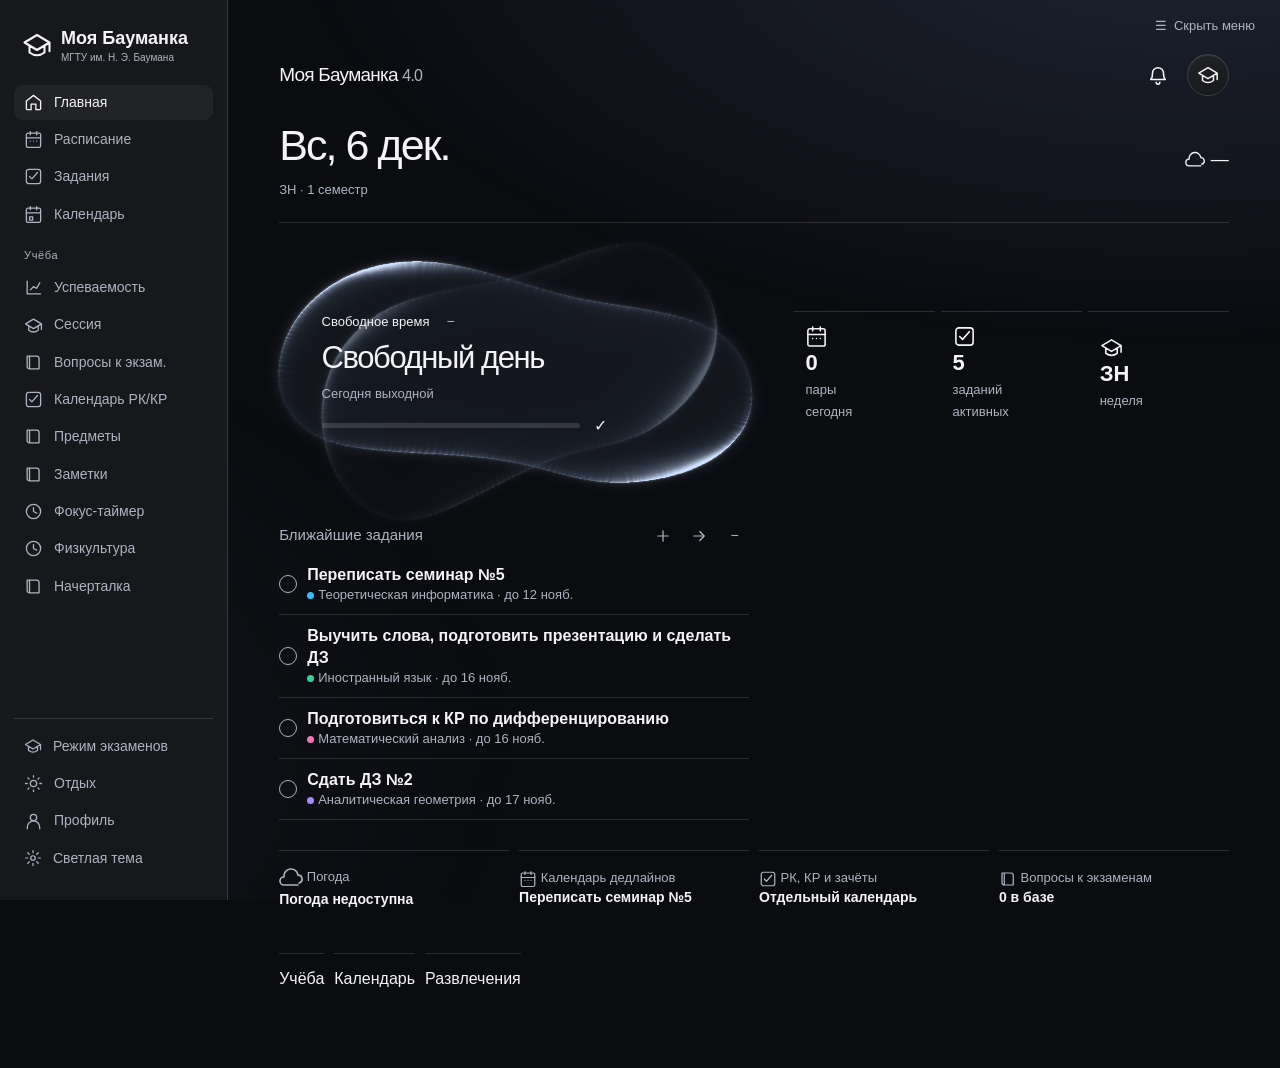
==== commit 25ba3b3b: "Add files via upload" ====
--- a/index.html
+++ b/index.html
@@ -1 +1 @@
-<!doctype html><html lang="ru"><head><meta charset="utf-8"><meta name="viewport" content="width=device-width,initial-scale=1,viewport-fit=cover"><meta name="theme-color" content="#0b0c10"><meta name="apple-mobile-web-app-capable" content="yes"><meta name="apple-mobile-web-app-status-bar-style" content="black-translucent"><title>Моя Бауманка · 4.0 · Liquid Glass</title><link rel="manifest" href="manifest.webmanifest"><link rel="stylesheet" href="styles.css?v=4013"><link rel="stylesheet" href="features.css?v=4013"></head><body><div id="app"></div><script src="seed.js?v=4013"></script><script src="horoscope.js?v=4013"></script><script src="app.js?v=4013" defer></script></body></html>
+<!doctype html><html lang="ru"><head><meta charset="utf-8"><meta name="viewport" content="width=device-width,initial-scale=1,viewport-fit=cover"><meta name="theme-color" content="#0b0c10"><meta name="apple-mobile-web-app-capable" content="yes"><meta name="apple-mobile-web-app-status-bar-style" content="black-translucent"><title>Моя Бауманка · 4.0 · Liquid Glass</title><link rel="manifest" href="manifest.webmanifest"><link rel="stylesheet" href="styles.css?v=4020"><link rel="stylesheet" href="features.css?v=4020"></head><body><div id="app"></div><script src="seed.js?v=4020"></script><script src="horoscope.js?v=4020"></script><script src="app.js?v=4020" defer></script></body></html>
--- a/styles.css
+++ b/styles.css
@@ -14,13 +14,13 @@
 :root[data-theme=summer]{--bg:#14212e;--accent:#ffce79}
 :root[data-theme=autumn]{--bg:#211813;--accent:#efae79}
 :root[data-theme=custom]{--bg:#10191c;--accent:var(--custom-accent);--surface:color-mix(in srgb,#283238 var(--custom-opacity),transparent)}
-[data-theme=custom] body{background-image:var(--custom-wallpaper);background-size:cover;background-attachment:fixed}
+[data-theme=custom][data-backdrop=true] body{background-image:var(--custom-wallpaper);background-size:cover;background-attachment:fixed}
 [data-density=large]{--space:20px}[data-density=normal]{--space:16px}
 *{box-sizing:border-box}html,body{margin:0;min-height:100%;background:var(--bg);color:var(--text)}body{line-height:1.38;overflow-wrap:break-word}
 button,input,select,textarea{font:inherit;color:inherit}button{cursor:pointer;border:0;background:none;padding:0;text-align:inherit;-webkit-tap-highlight-color:transparent}button:active{scale:.98}a{color:var(--accent)}
 :focus-visible{outline:2px solid var(--accent);outline-offset:3px}
 [hidden]{display:none!important}h1,h2,h3,h4,p{margin:0}h2{font-size:25px;font-weight:540;letter-spacing:-.045em}h3{font-size:17px;font-weight:550}h4,strong{font-weight:550}small,.sub,.muted,.small,.native-empty,.v2-empty{color:var(--muted)}.small,small,.sub{font-size:13px}.icon{width:22px;height:22px;stroke:currentColor;fill:none;stroke-width:1.65;stroke-linecap:round;stroke-linejoin:round;vertical-align:middle}
-.shell{width:min(100%,760px);margin:auto;padding:max(28px,env(safe-area-inset-top)) clamp(18px,5.5vw,36px) calc(104px + env(safe-area-inset-bottom));min-width:0}
+.shell{width:min(100%,760px);margin:auto;padding:28px clamp(18px,5.5vw,36px) calc(104px + env(safe-area-inset-bottom));min-width:0}
 .page,.page>*{min-width:0}.mast-actions,.row-actions,.native-head-actions,.bm34-segments{display:flex;align-items:center;gap:8px;flex-wrap:wrap}
 .icon-btn,.native-profile,.native-head-actions button,.native-card-head>button,.context-back,.btn,.v2-outline,.v2-today,.bm34-segments button,.bento-drag-handle button{border-radius:99px;background:var(--raised);padding:8px 14px;border:1px solid var(--line);font-size:13px}
 .icon-btn,.native-profile{width:42px;height:42px;display:grid;place-items:center;padding:0;background:linear-gradient(155deg,var(--raised),var(--surface));box-shadow:inset 0 1px 0 #ffffff15}
@@ -35,13 +35,13 @@
 .native-dashboard{display:flex;flex-direction:column;gap:20px}.native-mast{display:grid;grid-template-columns:1fr auto;align-items:center;gap:25px 8px}.mast-brand{font-size:19px;letter-spacing:-.04em}.mast-brand small{font-size:16px}.native-mast .mast-actions{justify-self:end}.mast-actions [aria-pressed=false]{background:none;border-color:transparent;box-shadow:none}.date-block h2{font-size:clamp(29px,7.8vw,43px);font-weight:440;line-height:1.2;margin-bottom:6px}.date-block h2::first-letter{text-transform:uppercase}.date-block button,.date-block>span{font-size:13px;color:var(--muted)}.mast-weather{display:flex;align-items:center;justify-content:flex-end;gap:6px;font-size:18px}
 .native-live{position:relative;isolation:isolate;display:flex;flex-direction:column;justify-content:center;min-height:clamp(225px,58vw,315px);padding:30px 12%;margin:0 -3%;gap:7px}
 .native-live:before,.native-live:after{content:"";position:absolute;inset:-6% -2%;background:url(lens.png) center/100% 100% no-repeat;pointer-events:none;z-index:-1}
-.native-live:before{transform:rotate(-31deg) scale(.87,1.08);opacity:.38}.native-live:after{animation:float-lens 11s ease-in-out infinite alternate}
-@keyframes float-lens{from{transform:rotate(-2deg) scale(.99)}to{transform:rotate(2deg) scale(1.018,.98)}}
+.native-live:before{transform:rotate(-31deg) scale(.87,1.08);opacity:.38;animation:drift-rear 8s ease-in-out infinite alternate}.native-live:after{animation:float-lens 5.5s ease-in-out infinite alternate}
+@keyframes float-lens{from{transform:translate3d(-3px,-7px,0) rotate(-4deg) scale(.985,1.02)}to{transform:translate3d(4px,7px,0) rotate(4deg) scale(1.025,.98)}}
 .native-live-title,.native-subject p{font-size:13px}.native-subject{align-self:start;max-width:100%}.native-subject h3{font-size:clamp(21px,5.7vw,31px);line-height:1.12;letter-spacing:-.045em;font-weight:480;text-wrap:balance;overflow-wrap:anywhere}.native-subject p{margin-top:9px;color:var(--muted)}.orb-bottom{display:flex;align-items:center;gap:14px;margin-top:5px}.orb-bottom strong{font-size:16px;white-space:nowrap}.native-progress{height:5px;border-radius:8px;background:var(--line);width:67%;overflow:hidden}.native-progress i{display:block;height:100%;background:var(--text);border-radius:inherit}.orb-due{font-size:11px;color:var(--muted)}.native-live-title .bm34-fold{margin-left:12px}
 .native-card-head{margin-bottom:6px;justify-content:flex-start;color:var(--muted)}.native-card-head h3{font-weight:450;font-size:15px;flex:1}.native-card-head button,.native-head-actions button,.bm34-fold{background:none;border:0;padding:3px 5px;color:var(--muted);font-size:14px}.native-schedule-row{display:grid;position:relative;width:100%;gap:3px;padding:12px 24px 12px 33px}.native-schedule-row:before,.v2-timeline-marker i{content:"";border:1px solid var(--muted);border-radius:50%;width:10px;height:10px;background:var(--bg);position:absolute;left:4px;top:22px}.native-schedule-row:after{content:"›";position:absolute;right:5px;top:12px;color:var(--muted);font-size:22px}.native-schedule-row+.native-schedule-row{border-top:1px solid var(--line)}.native-schedule-list{position:relative}.native-schedule-list:before{content:"";position:absolute;left:9px;top:26px;bottom:32px;border-left:1px solid var(--line)}
 .native-task-row{display:flex;align-items:center;gap:10px;border-bottom:1px solid var(--line);padding:10px 0}.native-task-open{flex:1}.native-task-open small,.native-extra strong,.native-timer small{display:block}.native-checkbox,.v2-check{width:18px;height:18px;border:1px solid var(--muted);border-radius:50%;flex:none}.ld-stat{border-top:1px solid var(--line);text-align:left}.ld-stat strong{display:block;font-size:22px}.ld-stat span,.native-extra span{font-size:13px;color:var(--muted)}.native-extras,.native-links{display:grid;grid-template-columns:1fr 1fr;gap:10px}.native-extra,.native-links button,.fun-profile-link{padding:14px 0;border-top:1px solid var(--line)}.native-extra strong{font-size:14px}.native-links{display:flex;flex-wrap:wrap}.bento-drag-handle{display:flex;gap:6px;align-items:center;touch-action:none;cursor:grab;padding:8px;background:var(--surface);font-size:13px}.bento-drop-target{outline:2px dashed var(--accent)}.bm34-collapsed>:not(.native-card-head,.native-live-title){display:none}.native-live.bm34-collapsed{min-height:80px}.bm34-wide{grid-column:1/-1}
 .v2-page-heading{margin-bottom:20px}.v2-page-heading h2{font-size:27px;font-weight:500}.schedule-mode,.v2-segments{display:flex;gap:8px;margin-bottom:22px}.schedule-mode{gap:0;background:var(--surface);border-radius:99px;border:1px solid var(--line)}.schedule-mode button,.v2-segments button{flex:1;text-align:center;padding:8px 5px;border:1px solid transparent;border-radius:99px;font-size:13px;color:var(--muted)}.v2-segments button{background:var(--surface);border-color:var(--line);white-space:nowrap}.schedule-mode .selected,.v2-segments .selected,.v2-day.is-current,.v2-study-menu .selected{background:linear-gradient(135deg,var(--raised),var(--surface));border-color:color-mix(in srgb,var(--text) 42%,transparent);color:var(--text);box-shadow:inset 0 1px 3px #ffffff18}
-.v2-weekbar{display:grid;grid-template-columns:1fr;align-items:center}.v2-days{display:grid;grid-template-columns:repeat(7,minmax(0,1fr));gap:3px}.v2-day{text-align:center;border-radius:16px;border:1px solid transparent;padding:6px 0;display:grid;gap:2px}.v2-day span{text-transform:uppercase;font-size:11px;color:var(--muted)}.v2-day strong{font-size:18px;font-weight:450}.v2-week-arrow{display:none}.v2-week-arrow:first-child svg{rotate:180deg}
+.v2-weekbar{display:grid;grid-template-columns:1fr;align-items:center}.v2-days{display:grid;grid-template-columns:repeat(7,minmax(0,1fr));gap:3px}.v2-day{text-align:center;border-radius:16px;border:1px solid transparent;padding:6px 0;display:grid;gap:2px}.v2-day span{text-transform:uppercase;font-size:11px;color:var(--muted)}.v2-day strong{font-size:18px;font-weight:450}.week-range{display:flex;align-items:center;justify-content:space-between;gap:12px;margin:-8px 0 6px;color:var(--muted);font-size:14px}.v2-week-arrow{display:grid;place-items:center;width:44px;height:40px;border-radius:12px}.v2-week-arrow:first-child svg{rotate:180deg}
 .v2-timeline{position:relative;margin:17px 0 12px}.v2-lesson{display:grid;grid-template-columns:32px minmax(0,1fr);position:relative}.v2-timeline-marker{position:relative}.v2-timeline-marker:before{content:"";position:absolute;left:9px;top:0;bottom:0;border-left:1px solid var(--line)}.v2-lesson:first-child .v2-timeline-marker:before{top:50%}.v2-lesson:last-of-type .v2-timeline-marker:before{bottom:50%}.v2-timeline-marker i{top:calc(50% - 6px);height:13px;width:13px;left:3px}.is-live .v2-timeline-marker i{background:var(--accent);border-color:var(--accent);box-shadow:0 0 14px color-mix(in srgb,var(--accent) 55%,transparent)}.is-past .v2-lesson-info{color:var(--muted)}.v2-time,.subject-chevron{display:none}.v2-lesson-info{padding:var(--space) 0;border-bottom:1px solid var(--line)}.v2-lesson-top,.v2-lesson-info p{color:var(--muted);font-size:13px}.v2-lesson-info h4{font-size:17px;letter-spacing:-.025em;font-weight:480;margin:2px 0}.v2-lesson-top b{color:var(--accent);margin-left:8px;font-weight:500}.v2-lesson-delete{color:var(--muted);float:right;font-size:12px}.live-clock-line{position:absolute;left:0;pointer-events:none}.live-clock-time{position:absolute;transform:translateY(-50%);font-size:9px;background:var(--bg);color:var(--accent)}.v2-schedule-head,.v2-footer-actions{color:var(--muted);font-size:12px;margin:15px 0}.v2-footer-actions{display:flex;align-items:center;flex-wrap:wrap;gap:8px}.v2-schedule-head h3{font-size:14px}
 .v2-task-row{display:grid;grid-template-columns:1fr 25px;align-items:center;gap:5px 10px;padding:var(--space) 0 var(--space) 21px;position:relative;border-bottom:1px solid var(--line);touch-action:pan-y}.v2-task-row:before{content:"";position:absolute;left:1px;top:var(--space);bottom:var(--space);width:4px;border-radius:2px;background:var(--task-color)}.v2-check{grid-column:2;grid-row:1;align-self:end;justify-self:end;color:var(--task-color)}.v2-check:after{content:"";position:absolute;width:34px;height:32px;right:-5px;bottom:5px}.v2-check svg{width:14px;height:14px}.v2-task-copy{grid-area:1 / 1 / 2 / 3;pointer-events:none}.v2-task-copy button{pointer-events:auto}.lg4-task-meta{display:flex;justify-content:space-between;gap:8px;font-size:15px}.lg4-task-meta time{font-size:12px;white-space:nowrap;color:var(--muted)}.task-title{display:block;width:calc(100% - 32px);font-size:15px;margin-top:3px}.v2-task-row:has(.is-done) .task-title{color:var(--muted);text-decoration:line-through}.task-filters{margin-bottom:12px}.task-thumbs{display:flex;gap:5px;flex-wrap:wrap;margin-top:6px}.task-thumbs img{width:50px;height:50px;object-fit:cover;border-radius:7px}.task-thumb-edit{position:relative}.task-thumb-edit button{position:absolute;right:0;top:0;background:var(--bg);border-radius:50%;padding:0 5px}.photo-lightbox-img{max-width:100%;max-height:70vh;object-fit:contain}
 /* Floating controls are siblings of the scrolling document content. */
@@ -60,9 +60,9 @@
 @keyframes enter{from{opacity:.4;transform:translateY(6px)}to{opacity:1;transform:none}}
 .page-enter>.page,.sheet,.v2-timeline,.v2-study-body{animation:enter .19s ease-out}.bento-dragging{opacity:.65}
 @media(max-width:500px){#note-editor{grid-template-columns:minmax(0,1fr)}.sheet .form-grid{gap:10px}.sheet .form-grid>label:first-child:has(input[name=title]){grid-column:1/-1}.sheet .form-grid>label:has(select[name=sub]){grid-column:1/-1}}
-@media(min-width:800px){.shell{padding-top:38px}.v2-weekbar{grid-template-columns:32px 1fr 32px}.v2-week-arrow{display:grid;place-items:center}.v2-day{padding:9px}.v2-study-menu{grid-template-columns:repeat(4,1fr)}}
+@media(min-width:800px){.shell{padding-top:38px}.v2-week-arrow{display:grid;place-items:center}.v2-day{padding:9px}.v2-study-menu{grid-template-columns:repeat(4,1fr)}}
 @media(min-width:960px){
- #nova-nav{display:none}#app{--rail:228px;padding-left:var(--rail)}.bm34-sidebar #app{--rail:68px}
+ #nova-nav{display:none}#app{--rail:228px;padding-left:var(--rail)}.bm34-sidebar #app{--rail:0px}.bm34-sidebar #bm-desktop{display:none}.bm34-sidebar .shell,.bm34-sidebar .shell .v2-screen,.bm34-sidebar .shell .bm342-settings,.bm34-sidebar .shell .fun-page{width:100%;max-width:none}
  #bm-desktop{display:flex;flex-direction:column;position:fixed;inset:0 auto 0 0;width:var(--rail);overflow-y:auto;scrollbar-width:thin;padding:24px 14px;background:var(--surface);border-right:1px solid var(--line);z-index:4}
  .bm-brand{display:flex;align-items:center;gap:9px;padding:2px 8px 20px}.bm-brand strong,.bm-brand small{display:block}.bm-brand strong{font-size:18px}.bm-brand small{font-size:10px}.bm-nav-group,.bm-nav-footer{display:grid;gap:2px}.bm-nav-label{padding:16px 10px 7px}.bm-nav-footer{margin-top:auto;border-top:1px solid var(--line);padding-top:10px}
  #bm-desktop button{display:flex;align-items:center;gap:11px;width:100%;padding:8px 10px;border-radius:9px;color:var(--muted);font-size:14px}#bm-desktop button.selected{background:var(--raised);color:var(--text)}
@@ -75,3 +75,26 @@
 .shell{transition:transform .18s ease-out}.shell.edge-tracking{transition:none}
 .day.has{position:relative}.day.has:after{content:"";position:absolute;bottom:4px;left:calc(50% - 2px);width:4px;height:4px;border-radius:50%;background:var(--accent)}.day.has-ctrl:after{background:#ec91a4}.list-row .body small{display:block}.v2-task-row .v2-check{z-index:1}.subject>.between{flex-wrap:wrap}.theme-choice small{font-size:11px}.bm34-fold{min-width:24px}
 @media(max-width:959px){.native-dashboard{overflow-x:clip;padding-inline:4px;margin-inline:-4px}.native-live{min-height:clamp(240px,73vw,350px);margin-inline:-2%}.native-subject h3{max-width:13em;font-size:clamp(22px,6.3vw,32px)}}
+
+@keyframes drift-rear{to{transform:translate3d(-5px,5px,0) rotate(-19deg) scale(.94,1.025)}}
+@media(update:slow){.native-live:before{animation:none}}
+:root{--haze:var(--accent);--reflection:#778aa5}
+[data-theme=rose],[data-theme=gta6],[data-theme=alt]{--reflection:#a896ff}
+[data-theme=forest],[data-theme=spring],[data-theme=ocean]{--reflection:#62afb4}
+[data-theme=sand],[data-theme=summer],[data-theme=autumn],[data-theme=ember]{--reflection:#db9a66}
+[data-backdrop=true] body::before{content:"";pointer-events:none;position:fixed;inset:0;background:radial-gradient(ellipse 85% 58% at 92% -9%,color-mix(in srgb,var(--haze) 15%,transparent),transparent 82%),radial-gradient(ellipse 76% 66% at -20% 84%,color-mix(in srgb,var(--reflection) 10%,transparent),transparent 80%);}
+#app{position:relative}
+.study-groups{display:grid;gap:24px}.study-groups h3{color:var(--muted);font-size:14px;font-weight:500;margin:0 0 5px}
+.study-groups .v2-study-menu{display:flex;flex-direction:column;gap:0}
+.study-groups .v2-study-menu button{width:100%;border:0;border-bottom:1px solid var(--line);border-radius:0;padding:13px 2px;gap:12px;font-size:16px}
+.study-groups button .icon{color:var(--accent)}.study-groups button span:last-child{margin-left:auto;color:var(--muted)}
+.study-detail>.context-back{margin-bottom:10px}.study-detail .section-head:first-child{margin-top:10px}
+@media(min-width:960px){.study-groups{grid-template-columns:repeat(3,minmax(0,1fr));gap:24px}.bm34-desktop-toggle{font-size:13px}}
+@media(max-width:959px){
+ html,body{width:100%;height:100%;min-height:0;overflow:hidden;overscroll-behavior-x:none}
+ #app{position:fixed;inset:0;overflow:hidden}
+ #page-scroll{position:absolute;inset:env(safe-area-inset-top,0px) 0 0;overflow-y:auto;overflow-x:hidden;overscroll-behavior:contain;scrollbar-width:none}
+ .shell{padding-top:26px;padding-left:max(env(safe-area-inset-left),clamp(18px,5.5vw,36px));padding-right:max(env(safe-area-inset-right),clamp(18px,5.5vw,36px))}
+ .bm341-modal-open #page-scroll{overflow:hidden}
+ .nav{height:64px}.nav button{min-width:0}
+}
